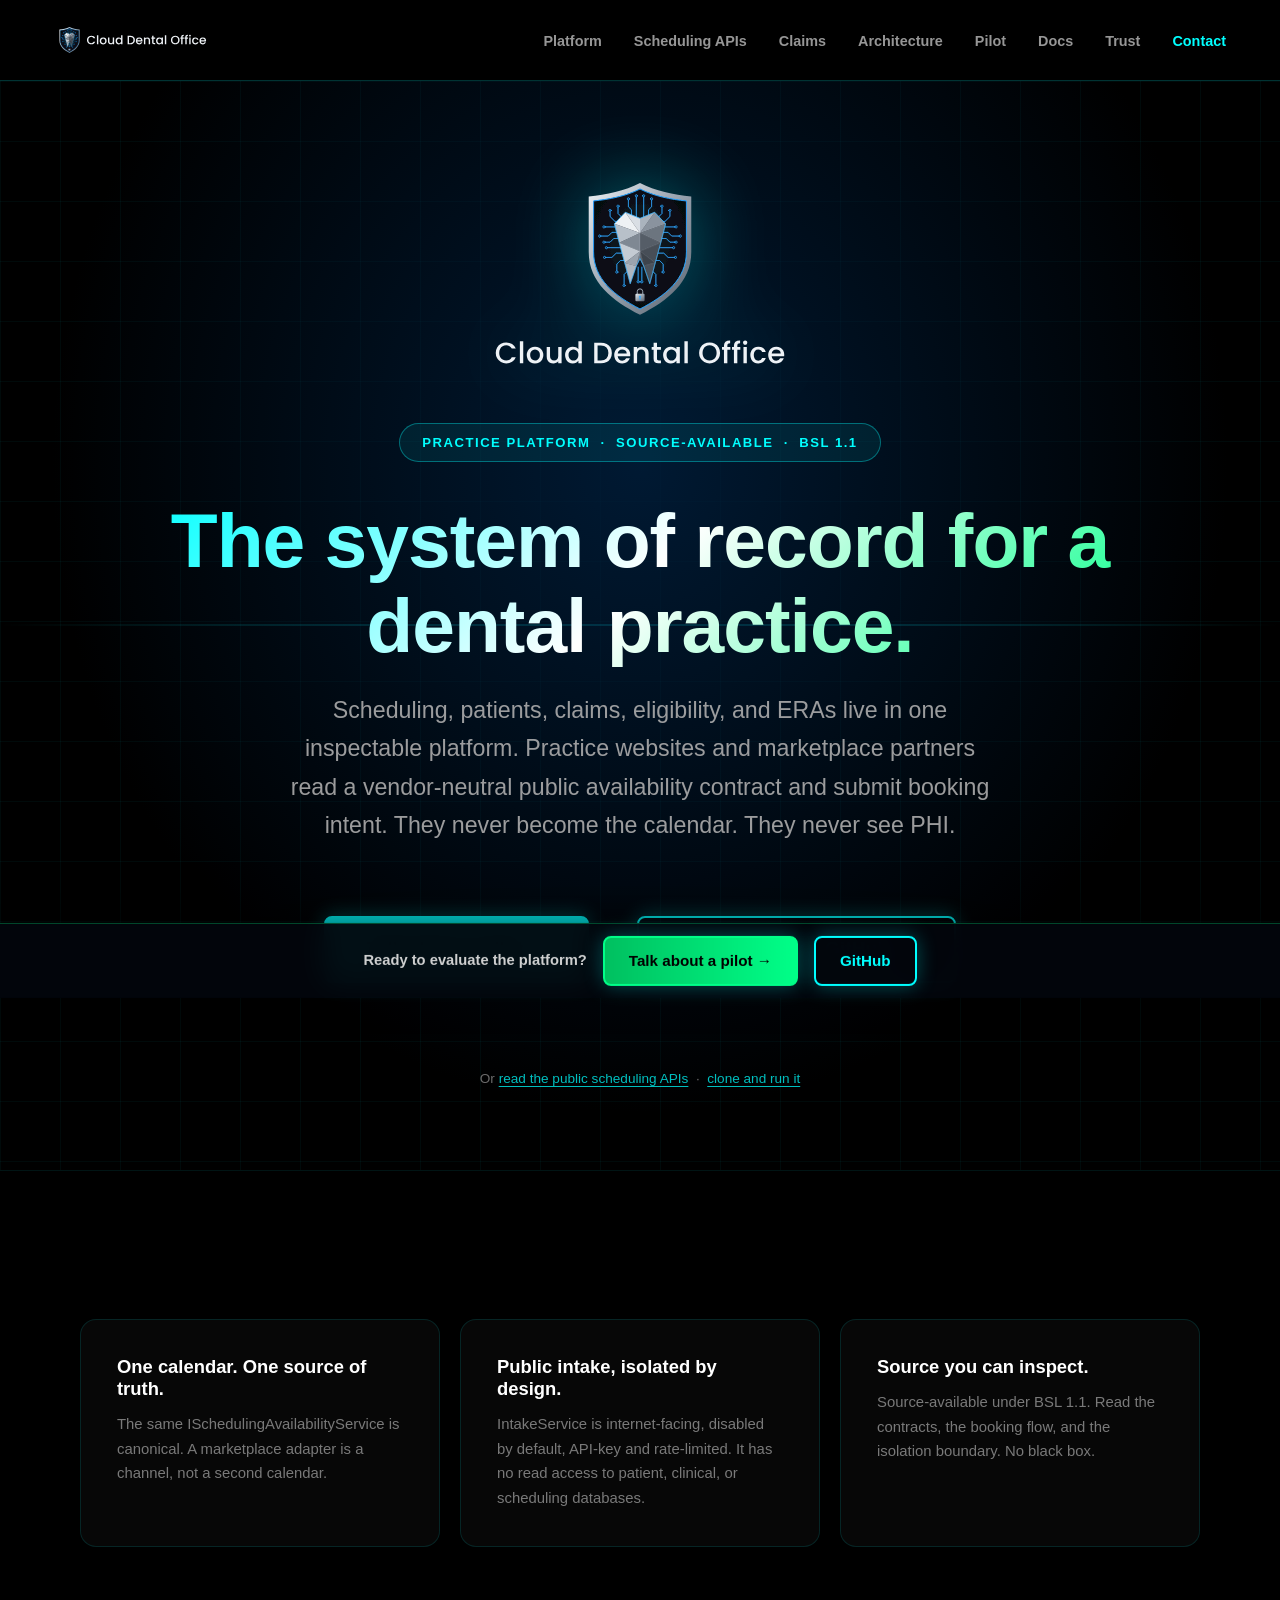
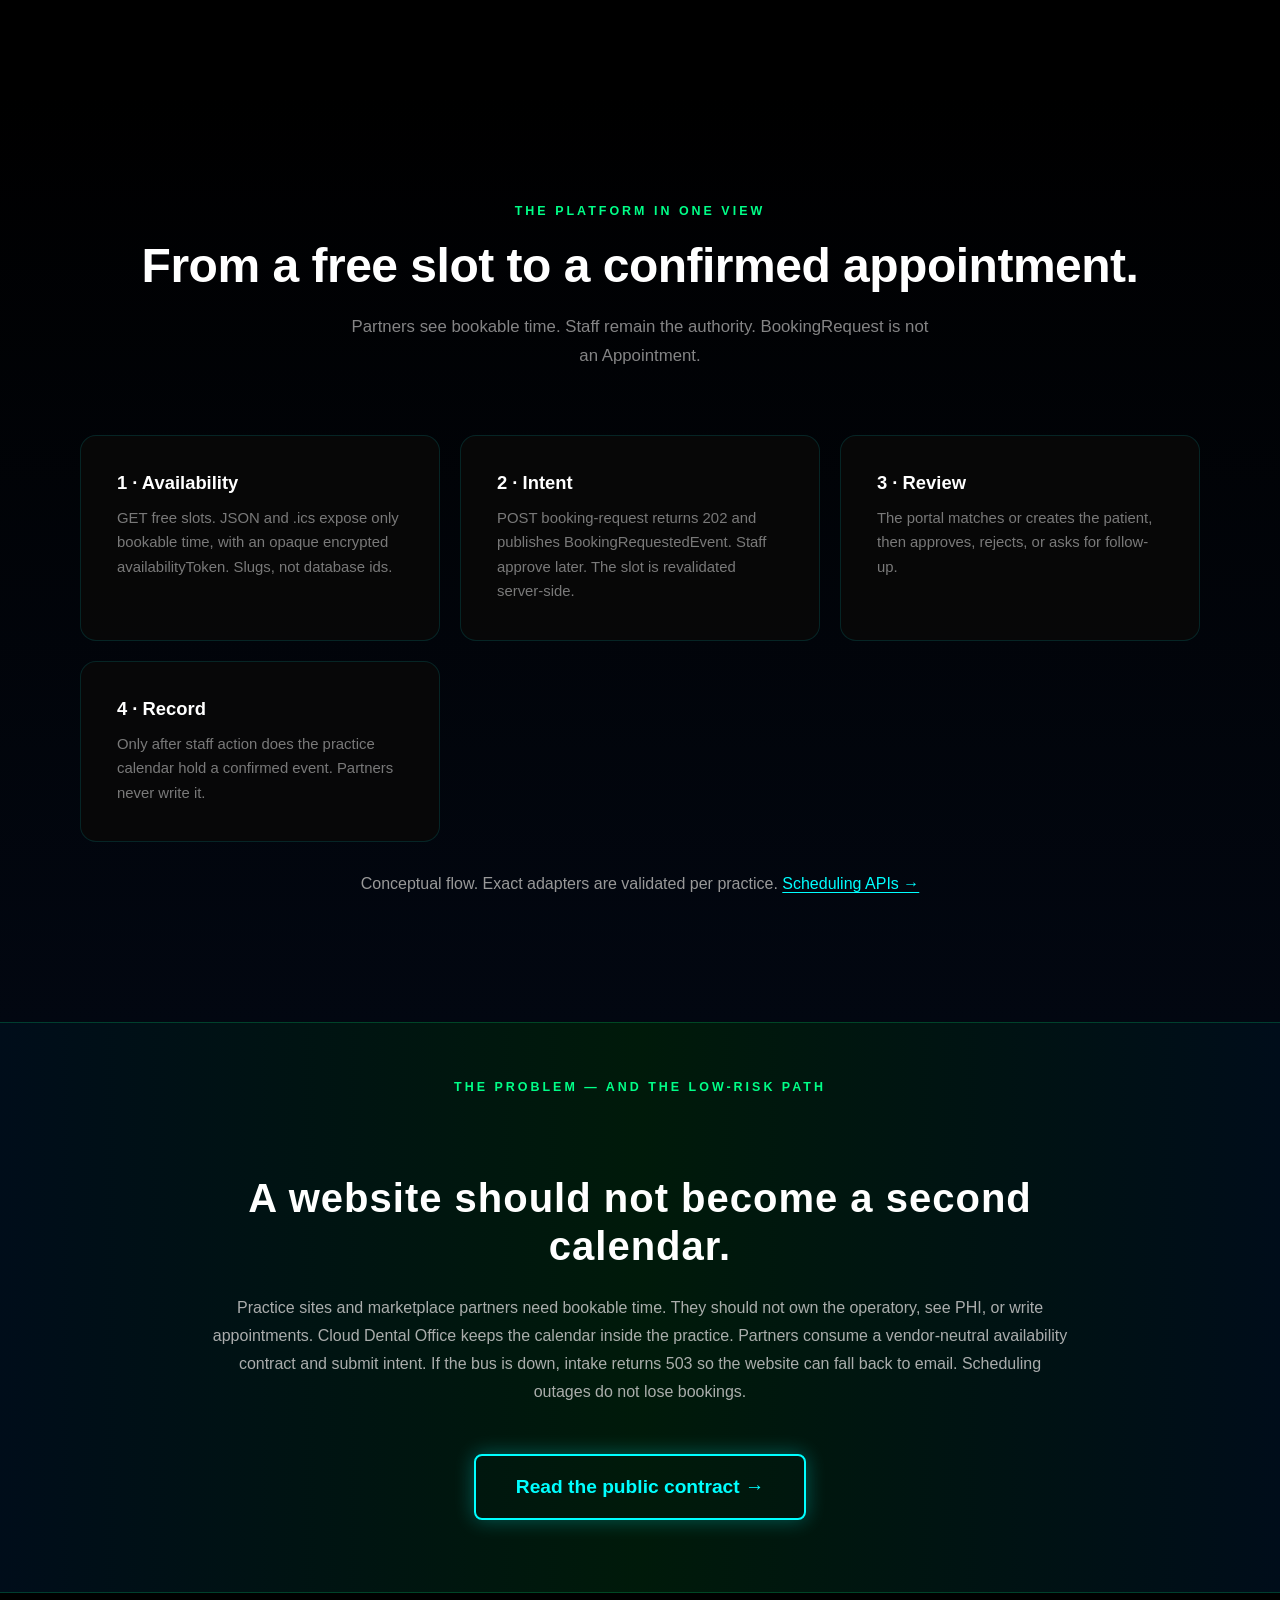
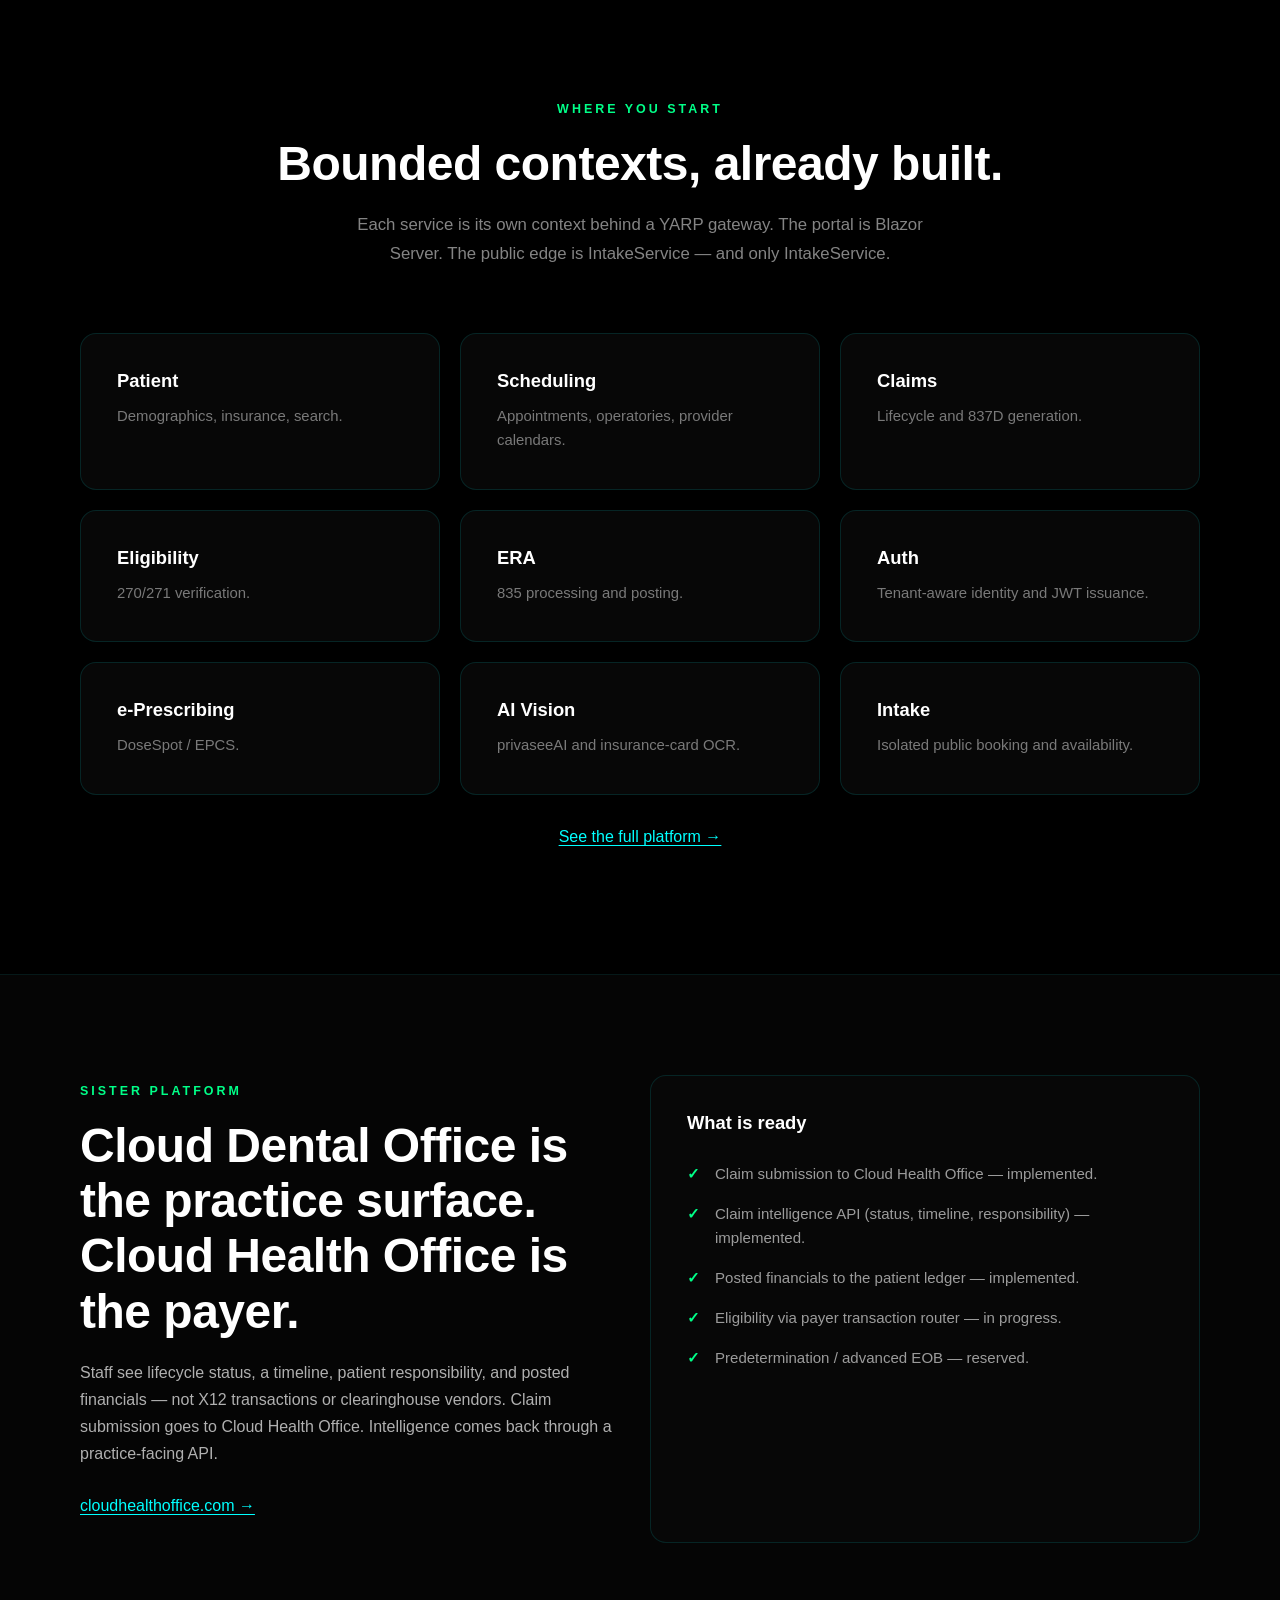
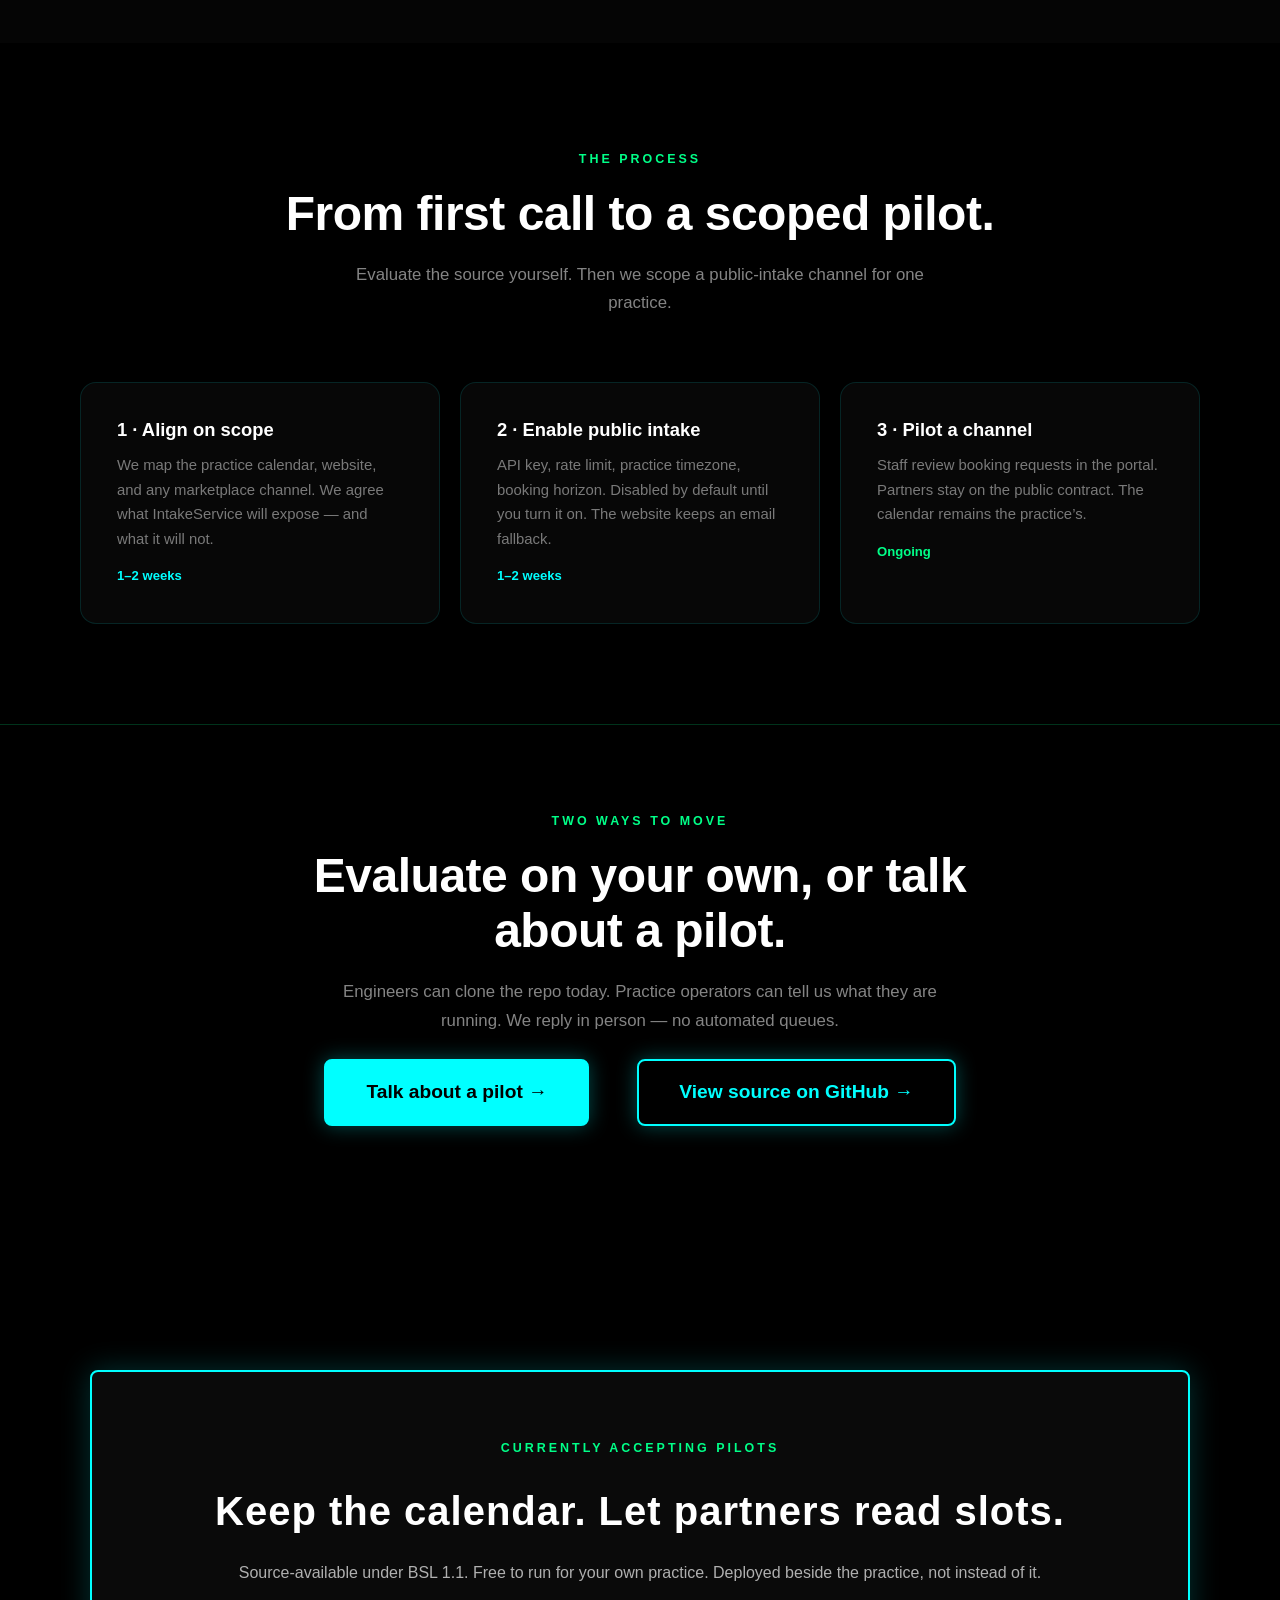
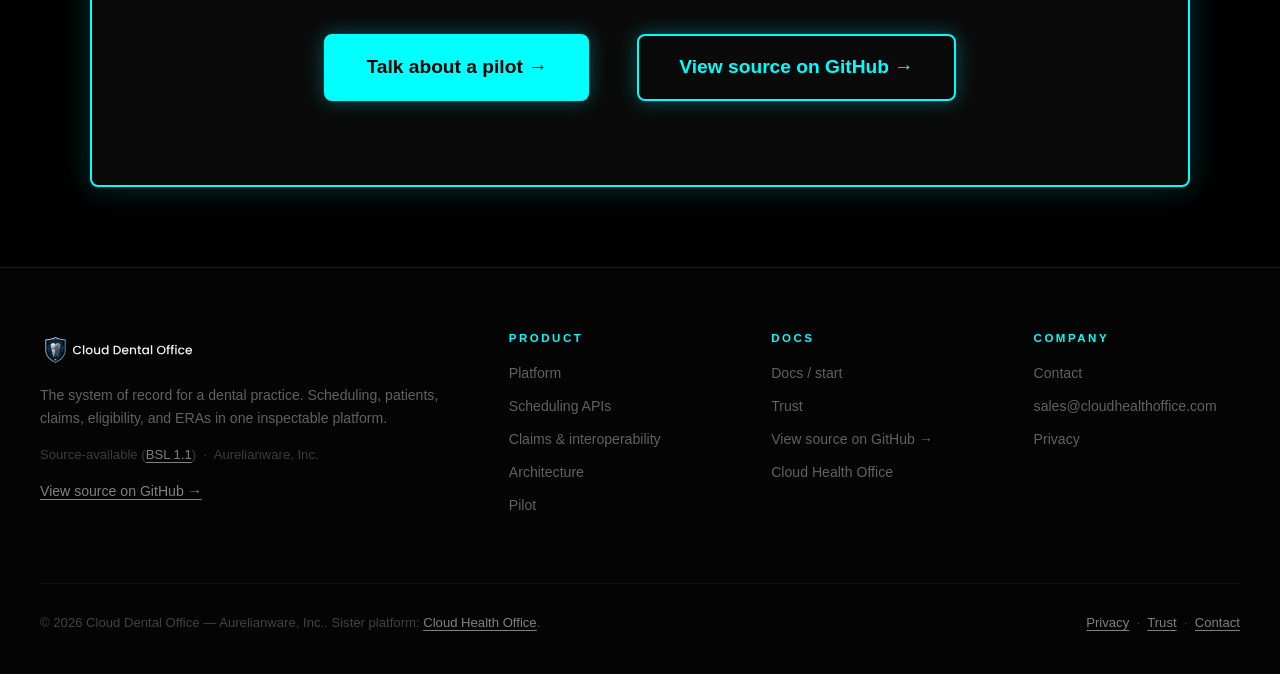
==== index.html @ 23742ad5 "Make clouddental.io the site address; retire clouddentaloffice.com clouddentaloffice.com has no DNS " ====
<!DOCTYPE html>
<html lang="en">
<head>
  <meta charset="UTF-8" />
  <meta name="viewport" content="width=device-width, initial-scale=1.0" />
  <title>Cloud Dental Office — The system of record for a dental practice</title>
  <meta name="description" content="Cloud Dental Office is the system of record for a dental practice. Scheduling, patients, claims, eligibility, and ERAs in one inspectable platform. Partners read availability. They never become the calendar." />
  <link rel="canonical" href="https://clouddental.io/" />
  <link rel="icon" href="/favicon.ico" sizes="48x48" />
  <link rel="icon" type="image/svg+xml" href="/favicon.svg" />
  <link rel="apple-touch-icon" href="/apple-touch-icon.png" />
  <link rel="manifest" href="/site.webmanifest" />
  <meta name="theme-color" content="#000000" />
  <meta name="color-scheme" content="dark" />
  <meta property="og:type" content="website" />
  <meta property="og:site_name" content="Cloud Dental Office" />
  <meta property="og:url" content="https://clouddental.io/" />
  <meta property="og:title" content="Cloud Dental Office — The system of record for a dental practice" />
  <meta property="og:description" content="Cloud Dental Office is the system of record for a dental practice. Scheduling, patients, claims, eligibility, and ERAs in one inspectable platform. Partners read availability. They never become the calendar." />
  <meta property="og:image" content="https://clouddental.io/graphics/og-image.png" />
  <meta property="og:image:width" content="1200" />
  <meta property="og:image:height" content="630" />
  <meta property="og:image:alt" content="Cloud Dental Office" />
  <meta name="twitter:card" content="summary_large_image" />
  <meta name="twitter:title" content="Cloud Dental Office — The system of record for a dental practice" />
  <meta name="twitter:description" content="Cloud Dental Office is the system of record for a dental practice. Scheduling, patients, claims, eligibility, and ERAs in one inspectable platform. Partners read availability. They never become the calendar." />
  <meta name="twitter:image" content="https://clouddental.io/graphics/og-image.png" />
  <meta name="twitter:image:alt" content="Cloud Dental Office" />
  <script type="application/ld+json">
  {
    "@context": "https://schema.org",
    "@type": "SoftwareApplication",
    "name": "Cloud Dental Office",
    "applicationCategory": "HealthApplication",
    "operatingSystem": "Cloud (Azure, Kubernetes)",
    "url": "https://clouddental.io",
    "license": "https://github.com/aurelianware/clouddentaloffice/blob/main/LICENSE",
    "description": "Source-available, cloud-native dental practice management. Scheduling, patients, claims, eligibility, and ERAs in one inspectable platform.",
    "author": { "@type": "Organization", "name": "Aurelianware, Inc.", "url": "https://clouddental.io" },
    "sameAs": ["https://github.com/aurelianware/clouddentaloffice"]
  }
  </script>
  <link rel="stylesheet" href="/css/sentinel.css?v=3457f54d" />
  <link rel="stylesheet" href="/css/conversion.css" />
  <script src="/js/mobile-nav.js"></script>
  
</head>
<body>
  <a href="#main-content" class="skip-to-main">Skip to main content</a>
  <nav>
    <div class="nav-inner">
      <a href="/" class="nav-logo">
        <picture>
          <source media="(max-width: 359px)" srcset="/graphics/brand/cdo-icon.svg" width="400" height="480" />
          <img src="/graphics/brand/cdo-logo-horizontal-dark-bg.svg" alt="Cloud Dental Office" class="nav-logo-img" width="1278" height="294" />
        </picture>
        <span class="nav-logo-tagline">Practice platform. System of record. Partners stay at the edge.</span>
      </a>
      <div class="nav-right">
        <button class="mobile-menu-toggle" aria-label="Toggle navigation menu" aria-expanded="false" id="mobileMenuToggle">&#9776;</button>
        <ul id="mainNav">
          <li><a href="/platform">Platform</a></li>
          <li><a href="/scheduling">Scheduling APIs</a></li>
          <li><a href="/claims">Claims</a></li>
          <li><a href="/architecture">Architecture</a></li>
          <li><a href="/pilot">Pilot</a></li>
          <li><a href="/docs">Docs</a></li>
          <li><a href="/trust">Trust</a></li>
          <li><a href="/contact" style="color:#00ffff; font-weight:bold;">Contact</a></li>
        </ul>
      </div>
    </div>
  </nav>
  <main id="main-content">

    <section class="hero-section" aria-label="Hero">
      <div class="hero-circuit-bg" aria-hidden="true"></div>
      <div class="hero-scan-line" aria-hidden="true"></div>
      <div class="hero-radial" aria-hidden="true"></div>
      <div class="hero-content">
        <img src="/graphics/brand/cdo-logo-stacked-dark-bg.svg" alt="Cloud Dental Office" class="hero-logo" width="1082" height="751" />
        <div class="hero-badge">Practice platform &nbsp;&middot;&nbsp; Source-available &nbsp;&middot;&nbsp; BSL 1.1</div>
        <h1 class="hero-headline">The system of record for a dental practice.</h1>
        <p class="hero-subheadline">
          Scheduling, patients, claims, eligibility, and ERAs live in one inspectable platform.
          Practice websites and marketplace partners read a vendor-neutral public availability
          contract and submit booking intent. They never become the calendar. They never see PHI.
        </p>
        <div class="hero-cta">
        <a href="/contact" class="button">Talk about a pilot &rarr;</a>
        <a href="https://github.com/aurelianware/clouddentaloffice" class="button button-secondary" target="_blank" rel="noopener noreferrer">View source on GitHub &rarr;</a>
      </div>
        <p style="margin:0; font-size:0.85rem; color:rgba(176,176,176,0.6);">
          Or <a href="/scheduling" style="color:rgba(0,255,255,0.75);">read the public scheduling APIs</a>
          &nbsp;&middot;&nbsp; <a href="/docs" style="color:rgba(0,255,255,0.75);">clone and run it</a>
        </p>
      </div>
    </section>

    <section aria-label="Why Cloud Dental Office" style="padding:48px 24px; background:#000; border-top:1px solid rgba(0,255,255,0.08);">
      <div class="section-wrapper">
        <div class="feature-grid">
          <div class="feature-card">
            <h3>One calendar. One source of truth.</h3>
            <p>The same ISchedulingAvailabilityService is canonical. A marketplace adapter is a channel, not a second calendar.</p>
          </div>
          <div class="feature-card">
            <h3>Public intake, isolated by design.</h3>
            <p>IntakeService is internet-facing, disabled by default, API-key and rate-limited. It has no read access to patient, clinical, or scheduling databases.</p>
          </div>
          <div class="feature-card">
            <h3>Source you can inspect.</h3>
            <p>Source-available under BSL 1.1. Read the contracts, the booking flow, and the isolation boundary. No black box.</p>
          </div>
        </div>
      </div>
    </section>

    <section aria-labelledby="flow-heading" style="background:linear-gradient(180deg,#000 0%,#020711 100%);">
      <div class="section-wrapper">
        <div class="section-header">
          <span class="section-eyebrow">The platform in one view</span>
          <h2 id="flow-heading" class="section-title">From a free slot to a confirmed appointment.</h2>
          <p class="section-subtitle">Partners see bookable time. Staff remain the authority. BookingRequest is not an Appointment.</p>
        </div>
        <div class="feature-grid">
          <div class="feature-card"><h3>1 · Availability</h3><p>GET free slots. JSON and .ics expose only bookable time, with an opaque encrypted availabilityToken. Slugs, not database ids.</p></div>
          <div class="feature-card"><h3>2 · Intent</h3><p>POST booking-request returns 202 and publishes BookingRequestedEvent. Staff approve later. The slot is revalidated server-side.</p></div>
          <div class="feature-card"><h3>3 · Review</h3><p>The portal matches or creates the patient, then approves, rejects, or asks for follow-up.</p></div>
          <div class="feature-card"><h3>4 · Record</h3><p>Only after staff action does the practice calendar hold a confirmed event. Partners never write it.</p></div>
        </div>
        <p style="text-align:center; margin-top:28px; color:#999;">Conceptual flow. Exact adapters are validated per practice. <a href="/scheduling">Scheduling APIs &rarr;</a></p>
      </div>
    </section>

    <section style="background:linear-gradient(90deg,#000d1a 0%,#001a0a 50%,#000d1a 100%); border-top:1px solid rgba(0,255,136,0.2); border-bottom:1px solid rgba(0,255,136,0.2); padding:48px 24px;">
      <div style="max-width:860px; margin:0 auto; text-align:center;">
        <span class="section-eyebrow">The problem — and the low-risk path</span>
        <h2 style="color:#fff; text-shadow:none;">A website should not become a second calendar.</h2>
        <p style="color:rgba(200,200,200,0.85); line-height:1.75;">
          Practice sites and marketplace partners need bookable time. They should not own the
          operatory, see PHI, or write appointments. Cloud Dental Office keeps the calendar inside
          the practice. Partners consume a vendor-neutral availability contract and submit intent.
          If the bus is down, intake returns 503 so the website can fall back to email. Scheduling
          outages do not lose bookings.
        </p>
        <a href="/scheduling" class="button button-secondary">Read the public contract &rarr;</a>
      </div>
    </section>

    <section>
      <div class="section-wrapper">
        <div class="section-header">
          <span class="section-eyebrow">Where you start</span>
          <h2 class="section-title">Bounded contexts, already built.</h2>
          <p class="section-subtitle">Each service is its own context behind a YARP gateway. The portal is Blazor Server. The public edge is IntakeService — and only IntakeService.</p>
        </div>
        <div class="feature-grid">
          <div class="feature-card"><h3>Patient</h3><p>Demographics, insurance, search.</p></div>
          <div class="feature-card"><h3>Scheduling</h3><p>Appointments, operatories, provider calendars.</p></div>
          <div class="feature-card"><h3>Claims</h3><p>Lifecycle and 837D generation.</p></div>
          <div class="feature-card"><h3>Eligibility</h3><p>270/271 verification.</p></div>
          <div class="feature-card"><h3>ERA</h3><p>835 processing and posting.</p></div>
          <div class="feature-card"><h3>Auth</h3><p>Tenant-aware identity and JWT issuance.</p></div>
          <div class="feature-card"><h3>e-Prescribing</h3><p>DoseSpot / EPCS.</p></div>
          <div class="feature-card"><h3>AI Vision</h3><p>privaseeAI and insurance-card OCR.</p></div>
          <div class="feature-card"><h3>Intake</h3><p>Isolated public booking and availability.</p></div>
        </div>
        <p style="text-align:center; margin-top:28px;"><a href="/platform">See the full platform &rarr;</a></p>
      </div>
    </section>

    <section style="background:#050505; border-top:1px solid rgba(0,255,255,0.08);">
      <div class="section-wrapper">
        <div class="feature-grid">
          <div>
            <span class="section-eyebrow">Sister platform</span>
            <h2 class="section-title" style="text-align:left;">Cloud Dental Office is the practice surface. Cloud Health Office is the payer.</h2>
            <p>Staff see lifecycle status, a timeline, patient responsibility, and posted financials — not X12 transactions or clearinghouse vendors. Claim submission goes to Cloud Health Office. Intelligence comes back through a practice-facing API.</p>
            <p><a href="https://cloudhealthoffice.com" target="_blank" rel="noopener noreferrer">cloudhealthoffice.com &rarr;</a></p>
          </div>
          <div class="feature-card">
            <h3>What is ready</h3>
            <ul class="benefit-list">
              <li>Claim submission to Cloud Health Office — implemented.</li>
              <li>Claim intelligence API (status, timeline, responsibility) — implemented.</li>
              <li>Posted financials to the patient ledger — implemented.</li>
              <li>Eligibility via payer transaction router — in progress.</li>
              <li>Predetermination / advanced EOB — reserved.</li>
            </ul>
          </div>
        </div>
      </div>
    </section>

    <section>
      <div class="section-wrapper">
        <div class="section-header">
          <span class="section-eyebrow">The process</span>
          <h2 class="section-title">From first call to a scoped pilot.</h2>
          <p class="section-subtitle">Evaluate the source yourself. Then we scope a public-intake channel for one practice.</p>
        </div>
        <div class="feature-grid">
          <div class="feature-card"><h3>1 · Align on scope</h3><p>We map the practice calendar, website, and any marketplace channel. We agree what IntakeService will expose — and what it will not.</p><p style="color:#00ffff; font-size:0.82rem; font-weight:600; margin-top:14px;">1–2 weeks</p></div>
          <div class="feature-card"><h3>2 · Enable public intake</h3><p>API key, rate limit, practice timezone, booking horizon. Disabled by default until you turn it on. The website keeps an email fallback.</p><p style="color:#00ffff; font-size:0.82rem; font-weight:600; margin-top:14px;">1–2 weeks</p></div>
          <div class="feature-card"><h3>3 · Pilot a channel</h3><p>Staff review booking requests in the portal. Partners stay on the public contract. The calendar remains the practice’s.</p><p style="color:#00ff88; font-size:0.82rem; font-weight:600; margin-top:14px;">Ongoing</p></div>
        </div>
      </div>
    </section>

    <section id="next-step" style="padding:80px 24px; background:#000; border-top:1px solid rgba(0,255,136,0.2);">
      <div style="max-width:760px; margin:0 auto; text-align:center;">
        <span class="section-eyebrow">Two ways to move</span>
        <h2 class="section-title">Evaluate on your own, or talk about a pilot.</h2>
        <p class="section-subtitle">Engineers can clone the repo today. Practice operators can tell us what they are running. We reply in person — no automated queues.</p>
        <div class="hero-cta">
        <a href="/contact" class="button">Talk about a pilot &rarr;</a>
        <a href="https://github.com/aurelianware/clouddentaloffice" class="button button-secondary" target="_blank" rel="noopener noreferrer">View source on GitHub &rarr;</a>
      </div>
      </div>
    </section>

    <section class="cta-section" style="margin:80px auto; max-width:1100px;">
      <span class="section-eyebrow">Currently accepting pilots</span>
      <h2 style="margin-top:12px; color:#fff; text-shadow:none;">Keep the calendar. <span>Let partners read slots.</span></h2>
      <p>Source-available under BSL 1.1. Free to run for your own practice. Deployed beside the practice, not instead of it.</p>
      <div class="hero-cta">
        <a href="/contact" class="button">Talk about a pilot &rarr;</a>
        <a href="https://github.com/aurelianware/clouddentaloffice" class="button button-secondary" target="_blank" rel="noopener noreferrer">View source on GitHub &rarr;</a>
      </div>
    </section>

  </main>
    <div id="stickyCta" class="sticky-cta" role="region" aria-label="Talk about a pilot">
    <p class="sticky-cta__text">Ready to evaluate the platform?</p>
    <a href="/contact" class="button sticky-cta__primary">Talk about a pilot &rarr;</a>
    <a href="https://github.com/aurelianware/clouddentaloffice" class="button sticky-cta__secondary" target="_blank" rel="noopener noreferrer">GitHub</a>
  </div>
    <footer class="site-footer">
    <div class="footer-inner">
      <div class="footer-grid">
        <div class="footer-brand">
          <h4><a href="/" class="footer-logo"><img src="/graphics/brand/cdo-logo-horizontal-dark-bg.svg" alt="Cloud Dental Office" width="1278" height="294" /></a></h4>
          <p>The system of record for a dental practice. Scheduling, patients, claims, eligibility, and ERAs in one inspectable platform.</p>
          <p style="font-size:0.82rem; color:rgba(128,128,128,0.45);">Source-available (<a href="/trust#license">BSL 1.1</a>) &nbsp;&middot;&nbsp; Aurelianware, Inc.</p>
          <p style="margin-top:14px;"><a href="https://github.com/aurelianware/clouddentaloffice" target="_blank" rel="noopener noreferrer">View source on GitHub &rarr;</a></p>
        </div>
        <div class="footer-col">
          <h5>Product</h5>
          <ul>
            <li><a href="/platform">Platform</a></li>
            <li><a href="/scheduling">Scheduling APIs</a></li>
            <li><a href="/claims">Claims & interoperability</a></li>
            <li><a href="/architecture">Architecture</a></li>
            <li><a href="/pilot">Pilot</a></li>
          </ul>
        </div>
        <div class="footer-col">
          <h5>Docs</h5>
          <ul>
            <li><a href="/docs">Docs / start</a></li>
            <li><a href="/trust">Trust</a></li>
            <li><a href="https://github.com/aurelianware/clouddentaloffice" target="_blank" rel="noopener noreferrer">View source on GitHub &rarr;</a></li>
            <li><a href="https://cloudhealthoffice.com" target="_blank" rel="noopener noreferrer">Cloud Health Office</a></li>
          </ul>
        </div>
        <div class="footer-col">
          <h5>Company</h5>
          <ul>
            <li><a href="/contact">Contact</a></li>
            <li><a href="mailto:sales@cloudhealthoffice.com">sales@cloudhealthoffice.com</a></li>
            <li><a href="/privacy">Privacy</a></li>
          </ul>
        </div>
      </div>
      <div class="footer-bottom">
        <p>&copy; 2026 Cloud Dental Office — Aurelianware, Inc.. Sister platform: <a href="https://cloudhealthoffice.com">Cloud Health Office</a>.</p>
        <p><a href="/privacy">Privacy</a> &nbsp;&middot;&nbsp; <a href="/trust">Trust</a> &nbsp;&middot;&nbsp; <a href="/contact">Contact</a></p>
      </div>
    </div>
  </footer>
  <script src="/js/site.js?v=c775ecc9"></script>
</body>
</html>
---- css/sentinel.css ----
/* Cloud Health Office - Sentinel Theme CSS */
/* Absolute black backgrounds, holographic circuit veins, neon cyan/green accents */

/* === ROOT VARIABLES === */
:root {
  /* Colors - Sentinel Brand Identity */
  --absolute-black: #000000;
  --dark-gray: #0a0a0a;
  --medium-gray: #808080;
  --light-gray: #b0b0b0;
  --neon-cyan: #00ffff;
  --neon-green: #00ff88;
  --cyan-glow: rgba(0, 255, 255, 0.8);
  --green-glow: rgba(0, 255, 136, 0.8);

  /* Typography */
  --font-family: 'Segoe UI', -apple-system, BlinkMacSystemFont, sans-serif;
  --font-weight-normal: 400;
  --font-weight-bold: 700;
  
  /* Spacing */
  --spacing-xs: 8px;
  --spacing-sm: 16px;
  --spacing-md: 24px;
  --spacing-lg: 40px;
  --spacing-xl: 60px;
  
  /* Border Radius */
  --radius-sm: 4px;
  --radius-md: 8px;
  --radius-lg: 12px;
  --radius-xl: 16px;
}

/* === BASE STYLES === */
* {
  margin: 0;
  padding: 0;
  box-sizing: border-box;
}

html {
  scroll-behavior: smooth;
}

body {
  margin: 0;
  background: var(--absolute-black);
  color: var(--light-gray);
  font-family: var(--font-family);
  font-size: 18px;
  line-height: 1.6;
  -webkit-font-smoothing: antialiased;
  -moz-osx-font-smoothing: grayscale;
}

/* === TYPOGRAPHY === */
h1, h2, h3, h4, h5, h6 {
  font-family: var(--font-family);
  font-weight: var(--font-weight-bold);
  color: var(--neon-cyan);
  text-shadow: 0 0 20px var(--cyan-glow);
  margin-bottom: var(--spacing-md);
  line-height: 1.2;
}

h1 {
  font-size: 3.5rem;
  letter-spacing: 2px;
  margin-bottom: var(--spacing-lg);
}

h2 {
  font-size: 2.5rem;
  letter-spacing: 1px;
  margin-top: var(--spacing-xl);
  margin-bottom: var(--spacing-md);
}

h3 {
  font-size: 1.75rem;
  margin-top: var(--spacing-lg);
  margin-bottom: var(--spacing-sm);
}

h4 {
  font-size: 1.5rem;
  margin-top: var(--spacing-md);
  margin-bottom: var(--spacing-sm);
}

h5 {
  font-size: 1.25rem;
  margin-top: var(--spacing-md);
  margin-bottom: var(--spacing-xs);
}

h6 {
  font-size: 1.1rem;
  margin-top: var(--spacing-sm);
  margin-bottom: var(--spacing-xs);
}

p {
  margin-bottom: var(--spacing-md);
  font-size: 1rem;
  line-height: 1.7;
}

a {
  color: var(--neon-cyan);
  text-decoration: none;
  transition: all 0.3s ease;
}

a:hover {
  color: var(--neon-green);
  text-shadow: 0 0 10px var(--cyan-glow);
}

a:focus {
  outline: 2px solid var(--neon-cyan);
  outline-offset: 4px;
}

/* === LAYOUT === */
.container {
  max-width: 1200px;
  margin: 0 auto;
  padding: var(--spacing-lg) var(--spacing-md);
}

.container-narrow {
  max-width: 800px;
  margin: 0 auto;
  padding: var(--spacing-lg) var(--spacing-md);
}

.section {
  padding: var(--spacing-xl) 0;
}

.text-center {
  text-align: center;
}

/* === HOLOGRAPHIC CIRCUIT VEINS === */
.circuit-veins {
  background-image: 
    linear-gradient(90deg, rgba(0, 255, 255, 0.03) 1px, transparent 1px),
    linear-gradient(rgba(0, 255, 255, 0.03) 1px, transparent 1px);
  background-size: 50px 50px;
}

/* === GLOW EFFECTS === */
.glow {
  color: var(--neon-cyan);
  text-shadow: 0 0 20px var(--cyan-glow);
}

.glow-green {
  color: var(--neon-green);
  text-shadow: 0 0 20px var(--green-glow);
}

.glow:hover,
.glow-green:hover {
  text-shadow: 0 0 30px var(--cyan-glow);
}

/* === BUTTONS === */
.button, .btn {
  display: inline-block;
  background: var(--neon-cyan);
  color: var(--absolute-black);
  padding: 16px 40px;
  font-size: 1.2rem;
  font-weight: var(--font-weight-bold);
  text-decoration: none;
  border-radius: var(--radius-md);
  margin: var(--spacing-md) var(--spacing-sm);
  border: 2px solid var(--neon-cyan);
  cursor: pointer;
  transition: all 0.3s ease;
  box-shadow: 0 0 20px rgba(0, 255, 255, 0.3);
}

.button:hover, .btn:hover {
  background: var(--absolute-black);
  color: var(--neon-cyan);
  box-shadow: 0 0 30px var(--cyan-glow);
  transform: translateY(-2px);
}

.button:focus, .btn:focus {
  outline: 3px solid var(--neon-cyan);
  outline-offset: 4px;
}

.button-secondary {
  background: transparent;
  color: var(--neon-cyan);
  border: 2px solid var(--neon-cyan);
}

.button-secondary:hover {
  background: var(--neon-cyan);
  color: var(--absolute-black);
}

.button-green {
  background: var(--neon-green);
  border-color: var(--neon-green);
  box-shadow: 0 0 20px rgba(0, 255, 136, 0.3);
}

.button-green:hover {
  background: var(--absolute-black);
  color: var(--neon-green);
  box-shadow: 0 0 30px var(--green-glow);
}

/* === CARDS === */
.card {
  background: var(--dark-gray);
  border: 1px solid var(--neon-cyan);
  border-radius: var(--radius-md);
  padding: var(--spacing-lg);
  margin-bottom: var(--spacing-lg);
  box-shadow: 0 0 20px rgba(0, 255, 255, 0.1);
  transition: all 0.3s ease;
}

.card:hover {
  border-color: var(--neon-green);
  box-shadow: 0 0 30px rgba(0, 255, 255, 0.2);
  transform: translateY(-4px);
}

.card h3 {
  margin-top: 0;
}

/* === HERO SECTION === */
.hero {
  background: var(--absolute-black);
  text-align: center;
  padding: var(--spacing-xl) 0;
  position: relative;
}

.hero::before {
  content: '';
  position: absolute;
  top: 0;
  left: 0;
  right: 0;
  bottom: 0;
  background-image: 
    linear-gradient(90deg, rgba(0, 255, 255, 0.03) 1px, transparent 1px),
    linear-gradient(rgba(0, 255, 255, 0.03) 1px, transparent 1px);
  background-size: 50px 50px;
  pointer-events: none;
}

.hero-content {
  position: relative;
  z-index: 1;
}

.hero img {
  max-width: 90%;
  height: auto;
  margin: var(--spacing-lg) 0;
}

.hero h1 {
  font-size: 4rem;
  margin: var(--spacing-md) 0;
}

.hero p {
  font-size: 1.5rem;
  opacity: 0.9;
}

.tagline {
  font-style: italic;
  color: var(--neon-green);
  font-size: 1.3rem;
  margin: var(--spacing-md) 0;
}

/* === NAVIGATION === */
nav {
  background: rgba(0, 0, 0, 0.92);
  backdrop-filter: blur(20px);
  -webkit-backdrop-filter: blur(20px);
  border-bottom: 1px solid rgba(0, 255, 255, 0.2);
  padding: 0;
  position: sticky;
  top: 0;
  z-index: 1000;
}

/* New: nav-inner layout for pages with logo */
.nav-inner {
  max-width: 1400px;
  margin: 0 auto;
  display: flex;
  align-items: center;
  justify-content: space-between;
  padding: 14px 40px;
}

.nav-logo {
  display: flex;
  align-items: center;
  gap: 14px;
  text-decoration: none;
  flex-shrink: 0;
}

/* Brand lockup (graphics/brand/cdo-logo-horizontal-dark-bg.svg, 1278x294).
   Height drives size; width follows the intrinsic aspect ratio. Below 360px the
   <picture> swaps in the shield alone (cdo-icon.svg). */
.nav-logo picture {
  display: block;
  line-height: 0;
}

.nav-logo-img {
  display: block;
  height: 44px;
  width: auto;
  border-radius: 0;
}

/* Category line beside the logo — locked message, shown on wide viewports. */
.nav-logo-tagline {
  font-size: 0.62rem;
  font-weight: 500;
  letter-spacing: 0.2px;
  line-height: 1.3;
  color: rgba(0, 255, 200, 0.7);
  max-width: 190px;
  padding-left: 14px;
  border-left: 1px solid rgba(0, 255, 255, 0.2);
}

@media (max-width: 1280px) {
  .nav-logo-tagline {
    display: none;
  }
}

.nav-right {
  display: flex;
  align-items: center;
  gap: 0;
}

nav ul {
  list-style: none;
  display: flex;
  justify-content: center;
  align-items: center;
  flex-wrap: wrap;
  gap: 4px;
  padding: 0;
  margin: 0;
}

nav li {
  margin: 0;
}

nav a {
  color: rgba(176, 176, 176, 0.85);
  font-weight: 600;
  font-size: 0.9rem;
  padding: 8px 14px;
  border-radius: var(--radius-sm);
  transition: all 0.3s ease;
}

nav a:hover {
  color: var(--neon-cyan);
  background: rgba(0, 255, 255, 0.08);
  text-shadow: 0 0 10px var(--cyan-glow);
}

nav a:focus {
  outline: 2px solid var(--neon-cyan);
  outline-offset: 2px;
}

/* Mobile Menu Toggle Button */
.mobile-menu-toggle {
  display: none;
  background: transparent;
  border: 1px solid rgba(0, 255, 255, 0.4);
  color: var(--neon-cyan);
  font-size: 1.3rem;
  padding: 6px 12px;
  cursor: pointer;
  border-radius: var(--radius-sm);
  transition: all 0.3s ease;
  margin: 0;
  width: fit-content;
}

.mobile-menu-toggle:hover {
  background: rgba(0, 255, 255, 0.1);
  border-color: var(--neon-cyan);
}

.mobile-menu-toggle:focus {
  outline: 2px solid var(--neon-cyan);
  outline-offset: 2px;
}

/* === FEATURES GRID === */
.features-grid {
  display: grid;
  grid-template-columns: repeat(auto-fit, minmax(300px, 1fr));
  gap: var(--spacing-lg);
  margin: var(--spacing-xl) 0;
}

.feature-item {
  background: var(--dark-gray);
  border: 1px solid var(--neon-cyan);
  border-radius: var(--radius-md);
  padding: var(--spacing-lg);
  text-align: center;
  transition: all 0.3s ease;
}

.feature-item:hover {
  border-color: var(--neon-green);
  box-shadow: 0 0 30px rgba(0, 255, 255, 0.2);
  transform: translateY(-4px);
}

.feature-item h3 {
  margin-top: var(--spacing-sm);
}

/* === FOOTER === */
footer {
  background: #050505;
  border-top: 1px solid rgba(0, 255, 255, 0.15);
  margin-top: var(--spacing-xl);
  padding: var(--spacing-lg) 0;
  text-align: center;
  font-size: 0.9rem;
  color: var(--medium-gray);
}

footer a {
  color: var(--medium-gray);
}

footer a:hover {
  color: var(--neon-cyan);
}

/* === LISTS === */
ul, ol {
  margin-left: var(--spacing-lg);
  margin-bottom: var(--spacing-md);
}

li {
  margin-bottom: var(--spacing-xs);
}

/* === BLOCKQUOTES === */
blockquote {
  border-left: 4px solid var(--neon-cyan);
  padding-left: var(--spacing-md);
  margin: var(--spacing-lg) 0;
  font-style: italic;
  color: var(--light-gray);
}

/* === CODE === */
code {
  background: var(--dark-gray);
  color: var(--neon-green);
  padding: 2px 6px;
  border-radius: var(--radius-sm);
  font-family: 'Courier New', monospace;
  font-size: 0.9em;
}

pre {
  background: var(--dark-gray);
  border: 1px solid var(--neon-cyan);
  border-radius: var(--radius-md);
  padding: var(--spacing-md);
  overflow-x: auto;
  margin: var(--spacing-md) 0;
}

pre code {
  background: none;
  padding: 0;
}

/* === TABLES === */
table {
  width: 100%;
  border-collapse: collapse;
  margin: var(--spacing-lg) 0;
  background: var(--dark-gray);
}

th, td {
  padding: var(--spacing-sm);
  text-align: left;
  border: 1px solid var(--neon-cyan);
}

th {
  background: rgba(0, 255, 255, 0.1);
  color: var(--neon-cyan);
  font-weight: var(--font-weight-bold);
}

tr:hover {
  background: rgba(0, 255, 255, 0.05);
}

/* === IMAGES === */
img {
  max-width: 100%;
  height: auto;
  border-radius: var(--radius-md);
}

figure {
  margin: var(--spacing-lg) 0;
  text-align: center;
}

figcaption {
  color: var(--medium-gray);
  font-size: 0.9rem;
  margin-top: var(--spacing-xs);
  font-style: italic;
}

/* === HORIZONTAL RULE === */
hr {
  border: none;
  border-top: 2px solid var(--neon-cyan);
  margin: var(--spacing-xl) 0;
  opacity: 0.3;
}

/* === ASSESSMENT SPECIFIC STYLES === */
.assessment-header {
  text-align: center;
  padding: var(--spacing-xl) 0;
  border-bottom: 2px solid var(--neon-cyan);
  margin-bottom: var(--spacing-xl);
}

.assessment-section {
  margin-bottom: var(--spacing-xl);
}

.comparison-table {
  background: var(--dark-gray);
  border: 2px solid var(--neon-cyan);
  border-radius: var(--radius-md);
  overflow: hidden;
  margin: var(--spacing-lg) 0;
}

.cta-section {
  background: var(--dark-gray);
  border: 2px solid var(--neon-cyan);
  border-radius: var(--radius-md);
  padding: var(--spacing-xl);
  text-align: center;
  margin: var(--spacing-xl) 0;
  box-shadow: 0 0 30px rgba(0, 255, 255, 0.2);
}

.cta-section h2 {
  margin-top: 0;
}

/* ===================================================
   REVAMP ADDITIONS — New Components & Animations
   =================================================== */

/* === KEYFRAME ANIMATIONS === */
@keyframes circuit-pulse {
  0%, 100% { opacity: 0.03; }
  50% { opacity: 0.07; }
}

@keyframes scan-line {
  0% { top: -4px; }
  100% { top: 110%; }
}

@keyframes float {
  0%, 100% { transform: translateY(0px); }
  50% { transform: translateY(-14px); }
}

@keyframes glow-pulse {
  0%, 100% { box-shadow: 0 0 20px rgba(0, 255, 255, 0.3); }
  50% { box-shadow: 0 0 50px rgba(0, 255, 255, 0.7); }
}

@keyframes ticker-scroll {
  0% { transform: translateX(0); }
  100% { transform: translateX(-50%); }
}

@keyframes fade-up {
  from { opacity: 0; transform: translateY(40px); }
  to { opacity: 1; transform: translateY(0); }
}

@keyframes border-glow {
  0%, 100% { border-color: rgba(0, 255, 255, 0.3); }
  50% { border-color: rgba(0, 255, 136, 0.6); }
}

/* === GRADIENT TEXT UTILITY === */
.gradient-text {
  background: linear-gradient(135deg, #00ffff 0%, #ffffff 50%, #00ff88 100%);
  -webkit-background-clip: text;
  -webkit-text-fill-color: transparent;
  background-clip: text;
}

/* === GLASS MORPHISM UTILITY === */
.glass {
  background: rgba(0, 0, 0, 0.75);
  backdrop-filter: blur(20px);
  -webkit-backdrop-filter: blur(20px);
  border: 1px solid rgba(0, 255, 255, 0.15);
  border-radius: var(--radius-xl);
}

/* === HERO SECTION (Full-Screen) === */
.hero-section {
  min-height: 100vh;
  display: flex;
  flex-direction: column;
  align-items: center;
  justify-content: center;
  position: relative;
  overflow: hidden;
  background: #000;
  padding: 80px 20px;
  text-align: center;
}

.hero-circuit-bg {
  position: absolute;
  inset: 0;
  background-image:
    linear-gradient(90deg, rgba(0, 255, 255, 0.04) 1px, transparent 1px),
    linear-gradient(rgba(0, 255, 255, 0.04) 1px, transparent 1px);
  background-size: 60px 60px;
  animation: circuit-pulse 5s ease-in-out infinite;
  pointer-events: none;
}

.hero-scan-line {
  position: absolute;
  left: 0;
  right: 0;
  height: 2px;
  background: linear-gradient(90deg, transparent, rgba(0, 255, 255, 0.35), transparent);
  animation: scan-line 9s linear infinite;
  pointer-events: none;
}

.hero-radial {
  position: absolute;
  inset: 0;
  background: radial-gradient(ellipse at 50% 35%, rgba(0, 30, 60, 0.85) 0%, transparent 65%);
  pointer-events: none;
}

.hero-content {
  position: relative;
  z-index: 10;
  max-width: 1000px;
  margin: 0 auto;
}

.hero-logo {
  width: 320px;
  height: auto;
  margin: 0 auto 40px auto;
  display: block;
  animation: float 7s ease-in-out infinite;
  filter: drop-shadow(0 0 40px rgba(0, 255, 255, 0.35));
  border-radius: 0;
}

.hero-badge {
  display: inline-block;
  background: rgba(0, 255, 255, 0.08);
  border: 1px solid rgba(0, 255, 255, 0.35);
  color: var(--neon-cyan);
  padding: 8px 22px;
  border-radius: 100px;
  font-size: 0.82rem;
  font-weight: 700;
  letter-spacing: 1.5px;
  text-transform: uppercase;
  margin-bottom: 36px;
  opacity: 0;
  animation: fade-up 0.9s ease forwards;
  animation-delay: 0.15s;
}

.hero-headline {
  font-size: clamp(2.4rem, 6vw, 5rem);
  font-weight: 900;
  line-height: 1.1;
  letter-spacing: -1px;
  margin-bottom: 24px;
  background: linear-gradient(135deg, #00ffff 0%, #ffffff 50%, #00ff88 100%);
  -webkit-background-clip: text;
  -webkit-text-fill-color: transparent;
  background-clip: text;
  text-shadow: none;
  opacity: 0;
  animation: fade-up 0.9s ease forwards;
  animation-delay: 0.3s;
}

.hero-subheadline {
  font-size: clamp(1.05rem, 2.5vw, 1.45rem);
  color: rgba(176, 176, 176, 0.88);
  max-width: 700px;
  margin: 0 auto 48px auto;
  line-height: 1.65;
  opacity: 0;
  animation: fade-up 0.9s ease forwards;
  animation-delay: 0.45s;
}

.hero-cta {
  display: flex;
  gap: 16px;
  justify-content: center;
  flex-wrap: wrap;
  margin-bottom: 60px;
  opacity: 0;
  animation: fade-up 0.9s ease forwards;
  animation-delay: 0.6s;
}

.hero-scroll-hint {
  position: absolute;
  bottom: 28px;
  left: 50%;
  transform: translateX(-50%);
  color: rgba(0, 255, 255, 0.4);
  font-size: 0.72rem;
  letter-spacing: 3px;
  text-transform: uppercase;
  animation: float 2.5s ease-in-out infinite;
}

/* === TICKER / MARQUEE === */
.ticker-section {
  background: rgba(0, 15, 15, 0.98);
  border-top: 1px solid rgba(0, 255, 255, 0.15);
  border-bottom: 1px solid rgba(0, 255, 255, 0.15);
  overflow: hidden;
  padding: 13px 0;
  white-space: nowrap;
}

.ticker-track {
  display: inline-flex;
  gap: 56px;
  animation: ticker-scroll 35s linear infinite;
}

.ticker-item {
  display: inline-flex;
  align-items: center;
  gap: 14px;
  color: rgba(0, 255, 255, 0.75);
  font-size: 0.85rem;
  font-weight: 600;
  letter-spacing: 0.5px;
}

.ticker-dot {
  color: rgba(0, 255, 136, 0.55);
  font-size: 0.6rem;
}

/* === STATS SECTION === */
.stats-section {
  padding: 80px 20px;
  background: linear-gradient(180deg, #000 0%, #000d1a 50%, #000 100%);
}

.stats-inner {
  max-width: 1100px;
  margin: 0 auto;
  display: grid;
  grid-template-columns: repeat(4, 1fr);
  gap: 20px;
  text-align: center;
}

.stat-item {
  padding: 40px 20px;
  border: 1px solid rgba(0, 255, 255, 0.08);
  border-radius: var(--radius-xl);
  background: rgba(0, 10, 10, 0.6);
  transition: all 0.4s ease;
}

.stat-item:hover {
  border-color: rgba(0, 255, 255, 0.25);
  transform: translateY(-4px);
}

.stat-number {
  font-size: clamp(2.2rem, 4vw, 3.5rem);
  font-weight: 900;
  background: linear-gradient(135deg, #00ffff, #00ff88);
  -webkit-background-clip: text;
  -webkit-text-fill-color: transparent;
  background-clip: text;
  text-shadow: none;
  display: block;
  line-height: 1;
  margin-bottom: 12px;
}

.stat-label {
  font-size: 0.8rem;
  color: rgba(176, 176, 176, 0.6);
  text-transform: uppercase;
  letter-spacing: 1.5px;
  line-height: 1.4;
}

/* === SECTION WRAPPER === */
.section-wrapper {
  max-width: 1200px;
  margin: 0 auto;
  padding: 100px 40px;
}

.section-header {
  text-align: center;
  margin-bottom: 64px;
}

.section-eyebrow {
  display: inline-block;
  color: var(--neon-green);
  font-size: 0.78rem;
  font-weight: 700;
  text-transform: uppercase;
  letter-spacing: 3px;
  margin-bottom: 16px;
}

.section-title {
  font-size: clamp(2rem, 4vw, 3rem);
  font-weight: 900;
  color: #fff;
  text-shadow: none;
  margin: 0 0 20px 0;
  letter-spacing: -0.5px;
  line-height: 1.15;
}

.section-title span {
  color: var(--neon-cyan);
  text-shadow: 0 0 30px rgba(0, 255, 255, 0.4);
}

.section-subtitle {
  font-size: 1.05rem;
  color: rgba(176, 176, 176, 0.75);
  max-width: 600px;
  margin: 0 auto;
  line-height: 1.7;
}

/* === FEATURE GRID (Revamp) === */
.feature-grid {
  display: grid;
  grid-template-columns: repeat(auto-fit, minmax(320px, 1fr));
  gap: 20px;
}

.feature-card {
  background: rgba(8, 8, 8, 0.9);
  border: 1px solid rgba(0, 255, 255, 0.12);
  border-radius: var(--radius-xl);
  padding: 36px;
  transition: all 0.4s ease;
  position: relative;
  overflow: hidden;
}

.feature-card::before {
  content: '';
  position: absolute;
  top: 0;
  left: 0;
  right: 0;
  height: 1px;
  background: linear-gradient(90deg, transparent, rgba(0, 255, 255, 0.5), transparent);
  opacity: 0;
  transition: opacity 0.4s ease;
}

.feature-card:hover::before {
  opacity: 1;
}

.feature-card:hover {
  border-color: rgba(0, 255, 255, 0.35);
  transform: translateY(-6px);
  box-shadow: 0 24px 60px rgba(0, 255, 255, 0.08);
}

.feature-icon {
  width: 52px;
  height: 52px;
  background: rgba(0, 255, 255, 0.08);
  border: 1px solid rgba(0, 255, 255, 0.25);
  border-radius: 13px;
  display: flex;
  align-items: center;
  justify-content: center;
  font-size: 1.5rem;
  margin-bottom: 20px;
}

.feature-card h3 {
  font-size: 1.15rem;
  color: #fff;
  text-shadow: none;
  margin: 0 0 12px 0;
}

.feature-card p {
  font-size: 0.93rem;
  color: rgba(176, 176, 176, 0.68);
  line-height: 1.65;
  margin: 0;
}

/* === COMPLIANCE SECTION === */
.compliance-section {
  background: linear-gradient(135deg, rgba(0, 20, 10, 1) 0%, rgba(0, 10, 0, 1) 100%);
  border-top: 1px solid rgba(0, 255, 136, 0.25);
  border-bottom: 1px solid rgba(0, 255, 136, 0.25);
}

.compliance-badges {
  display: flex;
  flex-wrap: wrap;
  gap: 10px;
  justify-content: center;
  margin: 32px 0;
}

.compliance-badge-item {
  background: rgba(0, 255, 136, 0.08);
  border: 1px solid rgba(0, 255, 136, 0.35);
  color: var(--neon-green);
  padding: 10px 20px;
  border-radius: 100px;
  font-size: 0.88rem;
  font-weight: 600;
  transition: all 0.3s ease;
}

.compliance-badge-item:hover {
  background: rgba(0, 255, 136, 0.18);
  box-shadow: 0 0 20px rgba(0, 255, 136, 0.25);
}

/* === CASE STUDY CARDS === */
.cases-grid {
  display: grid;
  grid-template-columns: repeat(auto-fit, minmax(300px, 1fr));
  gap: 20px;
}

.case-card {
  background: rgba(8, 8, 8, 0.9);
  border: 1px solid rgba(0, 255, 255, 0.12);
  border-radius: var(--radius-xl);
  padding: 36px;
  transition: all 0.4s ease;
}

.case-card:hover {
  border-color: rgba(0, 255, 255, 0.35);
  transform: translateY(-6px);
  box-shadow: 0 24px 60px rgba(0, 255, 255, 0.08);
}

.case-card-tag {
  display: inline-block;
  background: rgba(0, 255, 255, 0.08);
  border: 1px solid rgba(0, 255, 255, 0.25);
  color: var(--neon-cyan);
  padding: 4px 14px;
  border-radius: 100px;
  font-size: 0.75rem;
  font-weight: 700;
  text-transform: uppercase;
  letter-spacing: 1px;
  margin-bottom: 20px;
}

.case-card h3 {
  font-size: 1.2rem;
  color: #fff;
  text-shadow: none;
  margin: 0 0 12px 0;
}

.case-card p {
  font-size: 0.93rem;
  color: rgba(176, 176, 176, 0.68);
  line-height: 1.65;
  margin: 0 0 24px 0;
}

.case-metric {
  font-size: 2rem;
  font-weight: 900;
  color: var(--neon-green);
  text-shadow: 0 0 20px rgba(0, 255, 136, 0.45);
  line-height: 1;
}

.case-metric-label {
  font-size: 0.8rem;
  color: rgba(176, 176, 176, 0.55);
  margin-top: 6px;
  letter-spacing: 0.3px;
}

/* === DEPLOY GRID === */
.deploy-grid {
  display: grid;
  grid-template-columns: 1fr 1fr;
  gap: 20px;
}

.deploy-card {
  background: rgba(8, 8, 8, 0.9);
  border: 1px solid rgba(0, 255, 255, 0.15);
  border-radius: var(--radius-xl);
  padding: 44px;
  transition: all 0.4s ease;
}

.deploy-card:hover {
  border-color: rgba(0, 255, 255, 0.4);
  box-shadow: 0 24px 60px rgba(0, 255, 255, 0.08);
}

.deploy-icon {
  font-size: 2.4rem;
  margin-bottom: 20px;
  display: block;
}

.deploy-card h3 {
  font-size: 1.4rem;
  color: var(--neon-cyan);
  text-shadow: 0 0 20px rgba(0, 255, 255, 0.4);
  margin: 0 0 12px 0;
}

/* === CTA SECTION (Full-width hero) === */
.cta-full-section {
  background: linear-gradient(135deg, #000d1a 0%, #000 50%, #000d0d 100%);
  border-top: 1px solid rgba(0, 255, 255, 0.15);
  border-bottom: 1px solid rgba(0, 255, 255, 0.15);
  padding: 120px 20px;
  text-align: center;
  position: relative;
  overflow: hidden;
}

.cta-full-section::before {
  content: '';
  position: absolute;
  inset: 0;
  background-image:
    linear-gradient(90deg, rgba(0, 255, 255, 0.02) 1px, transparent 1px),
    linear-gradient(rgba(0, 255, 255, 0.02) 1px, transparent 1px);
  background-size: 44px 44px;
  pointer-events: none;
}

.cta-headline {
  font-size: clamp(2.2rem, 5vw, 3.8rem);
  font-weight: 900;
  color: #fff;
  text-shadow: none;
  margin: 0 0 20px 0;
  letter-spacing: -1px;
  line-height: 1.15;
  position: relative;
}

.cta-headline span {
  color: var(--neon-cyan);
  text-shadow: 0 0 40px rgba(0, 255, 255, 0.5);
}

/* === BENEFIT LIST (updated) === */
.benefit-list {
  list-style: none;
  padding: 0;
  margin: 20px 0;
}

.benefit-list li {
  padding: 8px 0 8px 28px;
  position: relative;
  font-size: 0.94rem;
  color: rgba(176, 176, 176, 0.88);
  margin-bottom: 0;
}

.benefit-list li::before {
  content: '✓';
  position: absolute;
  left: 0;
  color: var(--neon-green);
  font-weight: bold;
}

/* === SITE FOOTER (Revamp) === */
footer.site-footer {
  background: #040404;
  border-top: 1px solid rgba(0, 255, 255, 0.12);
  margin-top: 0;
  padding: 64px 40px 40px;
  text-align: left;
}

.footer-inner {
  max-width: 1200px;
  margin: 0 auto;
}

.footer-grid {
  display: grid;
  grid-template-columns: 2fr 1fr 1fr 1fr;
  gap: 56px;
  margin-bottom: 56px;
}

.footer-brand h4 {
  font-size: 1rem;
  color: #fff;
  text-shadow: none;
  margin: 0 0 12px 0;
  letter-spacing: 0.5px;
}

.footer-logo {
  display: inline-block;
  line-height: 0;
}

.footer-logo img {
  display: block;
  height: 36px;
  width: auto;
}

.footer-brand p {
  font-size: 0.88rem;
  color: rgba(128, 128, 128, 0.75);
  line-height: 1.65;
  margin-bottom: 14px;
}

.footer-col h5 {
  font-size: 0.72rem;
  color: var(--neon-cyan);
  text-transform: uppercase;
  letter-spacing: 2.5px;
  margin: 0 0 16px 0;
  text-shadow: none;
}

.footer-col ul {
  list-style: none;
  padding: 0;
  margin: 0;
}

.footer-col li {
  margin-bottom: 10px;
}

.footer-col a {
  color: rgba(128, 128, 128, 0.75);
  font-size: 0.88rem;
  text-decoration: none;
  transition: color 0.3s ease;
}

.footer-col a:hover {
  color: var(--neon-cyan);
}

.footer-bottom {
  border-top: 1px solid rgba(255, 255, 255, 0.05);
  padding-top: 28px;
  display: flex;
  justify-content: space-between;
  align-items: center;
  flex-wrap: wrap;
  gap: 12px;
}

.footer-bottom p {
  font-size: 0.82rem;
  color: rgba(128, 128, 128, 0.5);
  margin: 0;
}

/* === RESPONSIVE DESIGN === */
@media (max-width: 1024px) {
  .stats-inner {
    grid-template-columns: repeat(2, 1fr);
  }

  .footer-grid {
    grid-template-columns: 1fr 1fr;
    gap: 40px;
  }

  .deploy-grid {
    grid-template-columns: 1fr;
  }
}

@media (max-width: 768px) {
  h1 {
    font-size: 2.5rem;
  }

  h2 {
    font-size: 2rem;
  }

  h3 {
    font-size: 1.5rem;
  }

  .hero h1 {
    font-size: 2.5rem;
  }

  .hero p {
    font-size: 1.2rem;
  }

  .button, .btn {
    padding: 12px 28px;
    font-size: 1rem;
    margin: var(--spacing-sm) 0;
  }

  .features-grid {
    grid-template-columns: 1fr;
  }

  /* Mobile Navigation */
  .mobile-menu-toggle {
    display: block;
  }

  nav {
    position: sticky;
    top: 0;
  }

  .nav-inner {
    padding: 14px 20px;
    flex-wrap: wrap;
    position: relative;
  }

  .nav-right {
    width: 100%;
  }

  .mobile-menu-toggle {
    position: absolute;
    top: 12px;
    right: 20px;
  }

  nav ul {
    display: none;
    flex-direction: column;
    gap: 0;
    background: rgba(0, 0, 0, 0.97);
    border: 1px solid rgba(0, 255, 255, 0.2);
    border-radius: var(--radius-md);
    padding: 0;
    width: 100%;
    max-height: 70vh;
    overflow-y: auto;
    z-index: 100;
    position: absolute;
    top: 52px;
    left: 0;
    right: 0;
  }

  nav ul.mobile-menu-open {
    display: flex;
    animation: slideDown 0.25s ease-out;
  }

  @keyframes slideDown {
    from { opacity: 0; transform: translateY(-10px); }
    to { opacity: 1; transform: translateY(0); }
  }

  nav li {
    width: 100%;
    text-align: left;
    border-bottom: 1px solid rgba(0, 255, 255, 0.08);
  }

  nav li:last-child {
    border-bottom: none;
  }

  nav a {
    display: block;
    padding: 14px 20px;
    width: 100%;
    font-size: 0.95rem;
    transition: all 0.2s ease;
  }

  nav a:hover {
    background: rgba(0, 255, 255, 0.07);
  }

  .container, .container-narrow {
    padding: var(--spacing-md) var(--spacing-sm);
  }

  .section-wrapper {
    padding: 64px 20px;
  }

  .hero-section {
    padding: 60px 20px;
  }

  .hero-logo {
    width: 240px;
  }

  .stats-section {
    padding: 60px 20px;
  }

  .stats-inner {
    grid-template-columns: 1fr 1fr;
    gap: 12px;
  }

  .stat-item {
    padding: 28px 16px;
  }

  .footer-grid {
    grid-template-columns: 1fr;
    gap: 32px;
  }

  .footer-bottom {
    flex-direction: column;
    text-align: center;
  }

  footer.site-footer {
    padding: 48px 20px 32px;
  }
}

@media (max-width: 480px) {
  body {
    font-size: 16px;
  }

  h1 {
    font-size: 2rem;
  }

  h2 {
    font-size: 1.5rem;
  }

  .hero h1 {
    font-size: 2rem;
  }

  .stats-inner {
    grid-template-columns: 1fr 1fr;
  }
}

/* === ACCESSIBILITY === */
@media (prefers-reduced-motion: reduce) {
  *,
  *::before,
  *::after {
    animation-duration: 0.01ms !important;
    animation-iteration-count: 1 !important;
    transition-duration: 0.01ms !important;
    scroll-behavior: auto !important;
  }

  .hero-badge,
  .hero-headline,
  .hero-subheadline,
  .hero-cta {
    opacity: 1 !important;
  }
}

/* Focus visible for keyboard navigation */
:focus-visible {
  outline: 3px solid var(--neon-cyan);
  outline-offset: 3px;
}

/* Skip to main content link */
.skip-to-main {
  position: absolute;
  left: -9999px;
  z-index: 999;
  padding: var(--spacing-sm);
  background: var(--neon-cyan);
  color: var(--absolute-black);
  font-weight: var(--font-weight-bold);
}

.skip-to-main:focus {
  left: 50%;
  transform: translateX(-50%);
  top: var(--spacing-sm);
}

/* === FEATURED ARTICLE CARD === */
.featured-article-link {
  display: block;
  text-decoration: none;
  color: inherit;
}

.featured-article-card {
  background: #0a0a0a;
  border: 2px solid #00ff88;
  border-radius: 12px;
  padding: 36px 40px;
  transition: all 0.3s ease;
}

.featured-article-card:hover {
  box-shadow: 0 0 30px rgba(0, 255, 136, 0.3);
  transform: translateY(-2px);
}

.featured-article-meta {
  display: flex;
  align-items: center;
  gap: 12px;
  margin-bottom: 16px;
}

.featured-article-badge {
  background: #00ff88;
  color: #000;
  font-size: 0.75rem;
  font-weight: 700;
  padding: 4px 10px;
  border-radius: 20px;
  text-transform: uppercase;
  letter-spacing: 0.05em;
}

.featured-article-tags {
  color: #888;
  font-size: 0.9rem;
}

.featured-article-title {
  color: #00ff88;
  font-size: 1.6rem;
  margin: 0 0 16px;
  line-height: 1.3;
}

.featured-article-excerpt {
  color: #ccc;
  font-size: 1.05rem;
  margin: 0 0 20px;
  line-height: 1.6;
}

.featured-article-cta {
  color: #00ff88;
  font-weight: 600;
  font-size: 1rem;
}

/* === PRINT STYLES === */
@media print {
  body {
    background: white;
    color: black;
  }

  .button, .btn, nav, footer {
    display: none;
  }

  a {
    color: black;
    text-decoration: underline;
  }
}
---- css/conversion.css ----
/* Cloud Health Office — Shared conversion components (Sentinel theme)
   Reused across the homepage and platform pages. Design tokens come from
   sentinel.css (--neon-cyan, --neon-green, --radius-*). */

/* === CLEAN LINE ICONS (replaces emoji feature icons) === */
.feature-icon {
  color: var(--neon-cyan);
}

.feature-icon svg {
  width: 26px;
  height: 26px;
  stroke: currentColor;
  fill: none;
  stroke-width: 1.6;
  stroke-linecap: round;
  stroke-linejoin: round;
}

/* === PROOF METRICS (larger, scannable) === */
.stats-inner--proof .stat-number {
  font-size: clamp(2.8rem, 6.5vw, 4.6rem);
}

/* === TRUST SIGNALS STRIP === */
.trust-strip {
  border-top: 1px solid rgba(0, 255, 136, 0.18);
  border-bottom: 1px solid rgba(0, 255, 136, 0.18);
  background: linear-gradient(90deg, #00110a 0%, #00060f 50%, #00110a 100%);
  padding: 34px 24px;
}

.trust-strip__inner {
  max-width: 1160px;
  margin: 0 auto;
  display: grid;
  grid-template-columns: repeat(4, 1fr);
  gap: 20px;
}

.trust-item {
  display: flex;
  align-items: flex-start;
  gap: 14px;
}

.trust-item svg {
  width: 26px;
  height: 26px;
  flex-shrink: 0;
  stroke: var(--neon-green);
  fill: none;
  stroke-width: 1.5;
  stroke-linecap: round;
  stroke-linejoin: round;
  margin-top: 2px;
}

.trust-item strong {
  display: block;
  color: #fff;
  font-size: 0.95rem;
  margin-bottom: 3px;
}

.trust-item span {
  color: rgba(176, 176, 176, 0.72);
  font-size: 0.84rem;
  line-height: 1.5;
}

@media (max-width: 900px) {
  .trust-strip__inner {
    grid-template-columns: repeat(2, 1fr);
    gap: 24px;
  }
}

@media (max-width: 520px) {
  .trust-strip__inner {
    grid-template-columns: 1fr;
  }
}

/* === STICKY PRIMARY CTA === */
.sticky-cta {
  position: fixed;
  left: 0;
  right: 0;
  bottom: 0;
  z-index: 1100;
  display: flex;
  align-items: center;
  justify-content: center;
  gap: 16px;
  flex-wrap: wrap;
  padding: 12px 20px;
  background: rgba(3, 6, 12, 0.96);
  backdrop-filter: blur(14px);
  -webkit-backdrop-filter: blur(14px);
  border-top: 1px solid rgba(0, 255, 136, 0.28);
  box-shadow: 0 -12px 40px rgba(0, 0, 0, 0.55);
  transform: translateY(130%);
  transition: transform 0.35s ease;
}

.sticky-cta.visible {
  transform: translateY(0);
}

.sticky-cta__text {
  color: rgba(225, 225, 225, 0.92);
  font-size: 0.92rem;
  font-weight: 600;
  margin: 0;
}

.sticky-cta .button {
  margin: 0;
  padding: 11px 24px;
  font-size: 0.95rem;
}

.sticky-cta__primary {
  background: linear-gradient(90deg, #00c060, #00ff88);
  border-color: #00ff88;
  color: #000;
}

.sticky-cta__primary:hover {
  background: #000;
  color: #00ff88;
}

.sticky-cta__secondary {
  background: transparent;
  color: var(--neon-cyan);
}

@media (max-width: 680px) {
  .sticky-cta__text {
    display: none;
  }
  .sticky-cta {
    gap: 10px;
  }
  .sticky-cta .button {
    flex: 1;
    text-align: center;
    padding: 12px 12px;
  }
}

@media (prefers-reduced-motion: reduce) {
  .sticky-cta {
    transition: none;
  }
}

/* === LEAD FORM (shared LeadForm component) === */
.cho-leadform {
  display: grid;
  gap: 14px;
  background: rgba(255, 255, 255, 0.02);
  border: 1px solid rgba(0, 255, 255, 0.15);
  border-radius: 14px;
  padding: 24px;
}

.cho-leadform__row {
  display: grid;
  grid-template-columns: 1fr 1fr;
  gap: 14px;
}

.cho-leadform label {
  display: block;
  font-size: 0.82rem;
  font-weight: 600;
  color: rgba(0, 255, 255, 0.8);
  margin-bottom: 6px;
}

.cho-leadform input,
.cho-leadform select,
.cho-leadform textarea {
  width: 100%;
  padding: 11px 14px;
  background: rgba(255, 255, 255, 0.04);
  border: 1px solid rgba(0, 255, 255, 0.2);
  border-radius: 8px;
  color: #fff;
  font-size: 0.93rem;
  font-family: inherit;
  box-sizing: border-box;
}

.cho-leadform input:focus,
.cho-leadform select:focus,
.cho-leadform textarea:focus {
  outline: 2px solid var(--neon-cyan);
  outline-offset: 2px;
  border-color: rgba(0, 255, 255, 0.6);
}

.cho-leadform select option {
  background: #0a0a0a;
}

.cho-leadform__error {
  background: rgba(255, 60, 60, 0.1);
  border: 1px solid rgba(255, 60, 60, 0.3);
  border-radius: 8px;
  padding: 10px 14px;
  font-size: 0.86rem;
  color: rgba(255, 120, 120, 0.9);
}

.cho-leadform__note {
  margin: 4px 0 0;
  font-size: 0.8rem;
  color: #a3a3a3;
  text-align: center;
}

.cho-leadform__thanks {
  background: rgba(0, 255, 136, 0.06);
  border: 1px solid rgba(0, 255, 136, 0.3);
  border-radius: 14px;
  padding: 32px 26px;
  text-align: center;
  line-height: 1.7;
  color: rgba(210, 210, 210, 0.9);
}

@media (max-width: 520px) {
  .cho-leadform__row {
    grid-template-columns: 1fr;
  }
}

/* === PRACTICE-OWNER LAYER === */

/* Header / footer brand lockups (files in /brand) */
.nav-logo-img { height: 36px; }
.footer-brand-img { display: block; height: 72px; width: auto; margin: 0 0 16px 0; border-radius: 0; }

/* Primary nav CTA */
nav a.nav-cta { color: var(--neon-cyan); font-weight: 700; }

/* "For developers & partners" group: a disclosure button + submenu. */
.nav-group { position: relative; }
.nav-group__toggle {
  background: transparent;
  border: 0;
  margin: 0;
  width: auto;
  color: rgba(176, 176, 176, 0.85);
  font: inherit;
  font-weight: 600;
  font-size: 0.9rem;
  padding: 8px 14px;
  border-radius: var(--radius-sm);
  cursor: pointer;
}
.nav-group__toggle::after { content: " \25BE"; font-size: 0.75em; }
.nav-group__toggle[aria-expanded="true"]::after { content: " \25B4"; }
.nav-group__toggle:hover,
.nav-group__toggle[aria-expanded="true"] { color: var(--neon-cyan); background: rgba(0, 255, 255, 0.08); }
.nav-group__toggle.is-current { color: var(--neon-cyan); }
nav ul.nav-group__menu {
  display: none;
  position: absolute;
  top: calc(100% + 8px);
  right: 0;
  min-width: 240px;
  flex-direction: column;
  align-items: stretch;
  gap: 0;
  padding: 8px;
  background: rgba(0, 0, 0, 0.97);
  border: 1px solid rgba(0, 255, 255, 0.2);
  border-radius: var(--radius-md);
  box-shadow: 0 16px 40px rgba(0, 0, 0, 0.6);
}
nav ul.nav-group__menu.is-open { display: flex; }
nav ul.nav-group__menu a { display: block; }
nav a[aria-current="page"] { color: var(--neon-cyan); }

/* Hamburger below 1100px: the practice nav plus the developer group is wider than the old nav. */
@media (max-width: 1100px) {
  .mobile-menu-toggle { display: block; position: absolute; top: 12px; right: 20px; }
  .nav-inner { padding: 14px 20px; flex-wrap: wrap; position: relative; min-height: 64px; }
  .nav-right { width: 100%; }
  nav > .nav-inner > .nav-right > ul {
    display: none;
    flex-direction: column;
    justify-content: flex-start;
    align-items: stretch;
    gap: 0;
    background: #000;
    border: 1px solid rgba(0, 255, 255, 0.2);
    border-radius: var(--radius-md);
    width: 100%;
    max-height: calc(100vh - 80px);
    overflow-y: auto;
    z-index: 100;
    position: absolute;
    top: 60px;
    left: 0;
    right: 0;
  }
  nav > .nav-inner > .nav-right > ul.mobile-menu-open { display: flex; animation: none; }
  nav li { width: 100%; text-align: left; border-bottom: 1px solid rgba(0, 255, 255, 0.08); }
  nav li:last-child { border-bottom: none; }
  nav a, .nav-group__toggle { display: block; width: 100%; text-align: left; padding: 14px 20px; font-size: 0.95rem; }
  nav ul.nav-group__menu { position: static; min-width: 0; padding: 0 0 0 16px; border: 0; box-shadow: none; background: transparent; }
  nav ul.nav-group__menu li { border-bottom: 0; }
}

/* Status pills: Ready / In progress / Reserved */
.status {
  display: inline-block;
  font-size: 0.72rem;
  font-weight: 700;
  text-transform: uppercase;
  letter-spacing: 1.5px;
  padding: 4px 10px;
  border-radius: 999px;
  border: 1px solid;
  margin-bottom: 14px;
}
.status--ready { color: var(--neon-green); border-color: rgba(0, 255, 136, 0.5); background: rgba(0, 255, 136, 0.08); }
.status--progress { color: #ffd166; border-color: rgba(255, 209, 102, 0.5); background: rgba(255, 209, 102, 0.08); }
.status--reserved { color: #c8c8c8; border-color: rgba(200, 200, 200, 0.4); background: rgba(200, 200, 200, 0.06); }
.benefit-list--progress li::before { content: '\25D0'; color: #ffd166; }
.benefit-list--reserved li::before { content: '\25CB'; color: #c8c8c8; }

.status-grid { display: grid; grid-template-columns: repeat(3, 1fr); gap: 20px; }
@media (max-width: 900px) { .status-grid { grid-template-columns: 1fr; } }

/* Numbered steps */
.steps { list-style: none; padding: 0; margin: 0; display: grid; grid-template-columns: repeat(4, 1fr); gap: 20px; }
.steps li { margin: 0; }
@media (max-width: 1100px) { .steps { grid-template-columns: repeat(2, 1fr); } }
@media (max-width: 640px) { .steps { grid-template-columns: 1fr; } }

.feature-grid--compact { grid-template-columns: repeat(auto-fit, minmax(200px, 1fr)); }
@media (max-width: 480px) {
  .feature-grid { grid-template-columns: 1fr; }
  .feature-card { padding: 24px; }
}

/* Section backgrounds */
.band--top { border-top: 1px solid rgba(0, 255, 255, 0.08); }
.band--dark { background: #0a0a0a; }
.band--gradient { background: linear-gradient(180deg, #000 0%, #020711 100%); }
.band--green {
  background: linear-gradient(90deg, #000d1a 0%, #001a0a 50%, #000d1a 100%);
  border-top: 1px solid rgba(0, 255, 136, 0.2);
  border-bottom: 1px solid rgba(0, 255, 136, 0.2);
  padding: 72px 20px;
}
.section-wrapper--tight { padding-top: 48px; padding-bottom: 48px; }
.section-header--left { text-align: left; margin-bottom: 40px; }
.section-subtitle--left { margin: 0; max-width: none; }
.section-foot { text-align: center; margin-top: 28px; }

/* Text */
.hero-note { margin: 0; font-size: 0.9rem; color: #a8a8a8; }
.lede { font-size: 1.2rem; line-height: 1.7; color: #e6e6e6; }
.fine-print { font-size: 0.85rem; color: #a3a3a3; margin-top: 24px; }
.h-small { font-size: 1.2rem; color: #fff; text-shadow: none; margin: 0 0 12px 0; }
.accent { color: var(--neon-cyan); }
.page-title { font-size: clamp(2rem, 4.5vw, 3.4rem); }
.hero-section--page { min-height: auto; padding: 96px 24px 72px; }
@media (max-width: 768px) { .hero-section--page { padding: 64px 20px 48px; } }

/* Two-column: text + card */
.founder, .integration { display: grid; grid-template-columns: 3fr 2fr; gap: 40px; align-items: start; }
@media (max-width: 900px) { .founder, .integration { grid-template-columns: 1fr; } }

.cta-section { margin: 80px max(20px, calc((100% - 1100px) / 2)); }
@media (max-width: 768px) { .cta-section { padding: 36px 20px; } }
.cta-section h2 { color: #fff; text-shadow: none; }

/* Contact */
.contact-section { padding: 0 20px 96px; }
.contact-wrap { max-width: 560px; margin: 0 auto; }
.contact-alt { text-align: center; color: #b0b0b0; font-size: 0.92rem; }
.cho-leadform__phi {
  margin: 0;
  padding: 10px 14px;
  border: 1px solid rgba(255, 209, 102, 0.45);
  background: rgba(255, 209, 102, 0.06);
  border-radius: 8px;
  color: #ffd166;
  font-size: 0.9rem;
  font-weight: 600;
}
.button-block { margin: 0; width: 100%; }

/* Footer column headings are h2 for a valid heading order; styled like the old h5. */
.footer-col .footer-heading {
  font-size: 0.72rem;
  color: var(--neon-cyan);
  text-transform: uppercase;
  letter-spacing: 2.5px;
  margin: 0 0 16px 0;
  text-shadow: none;
}

/* Links inside running text are underlined, not distinguished by color alone (WCAG 1.4.1). */
main p a:not(.button),
main li a:not(.button),
main td a,
.footer-brand p a,
.footer-bottom p a {
  text-decoration: underline;
  text-underline-offset: 3px;
  text-decoration-thickness: 1px;
}

.cta-section .hero-cta { margin-bottom: 0; }
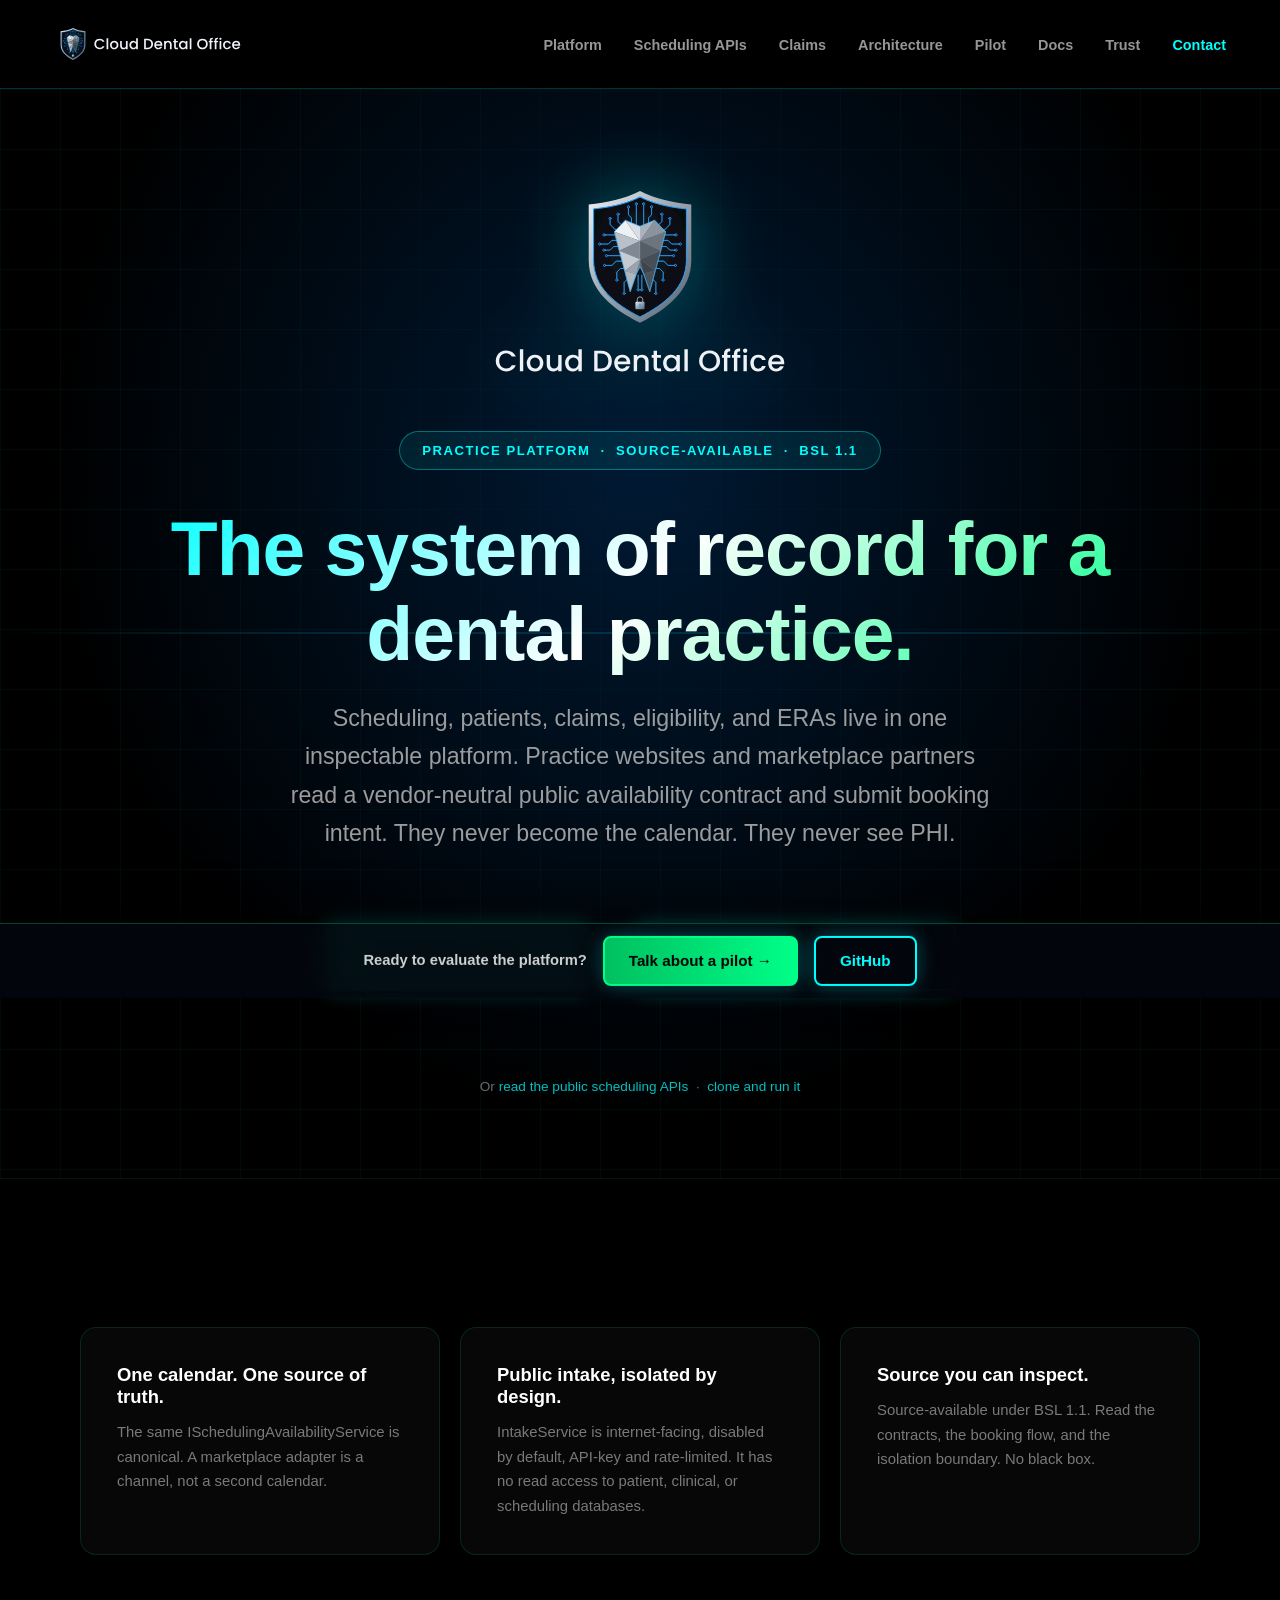
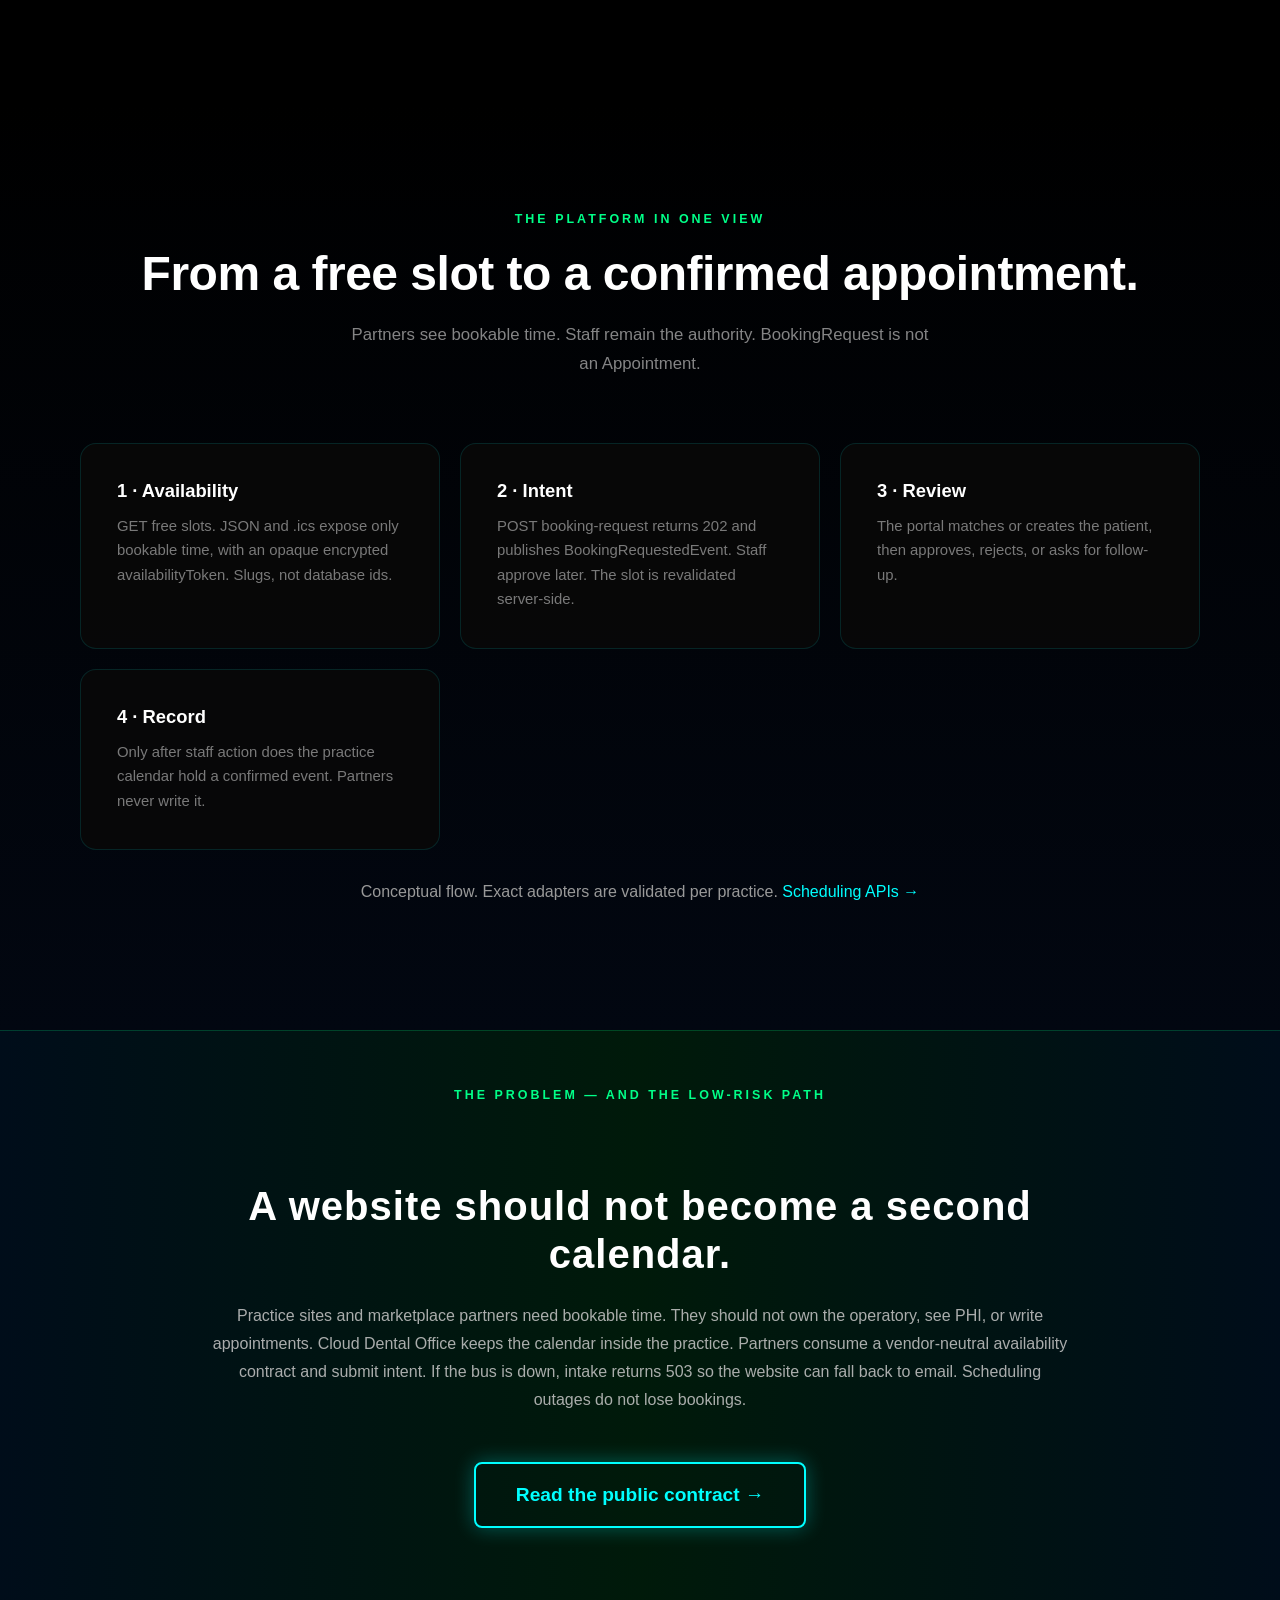
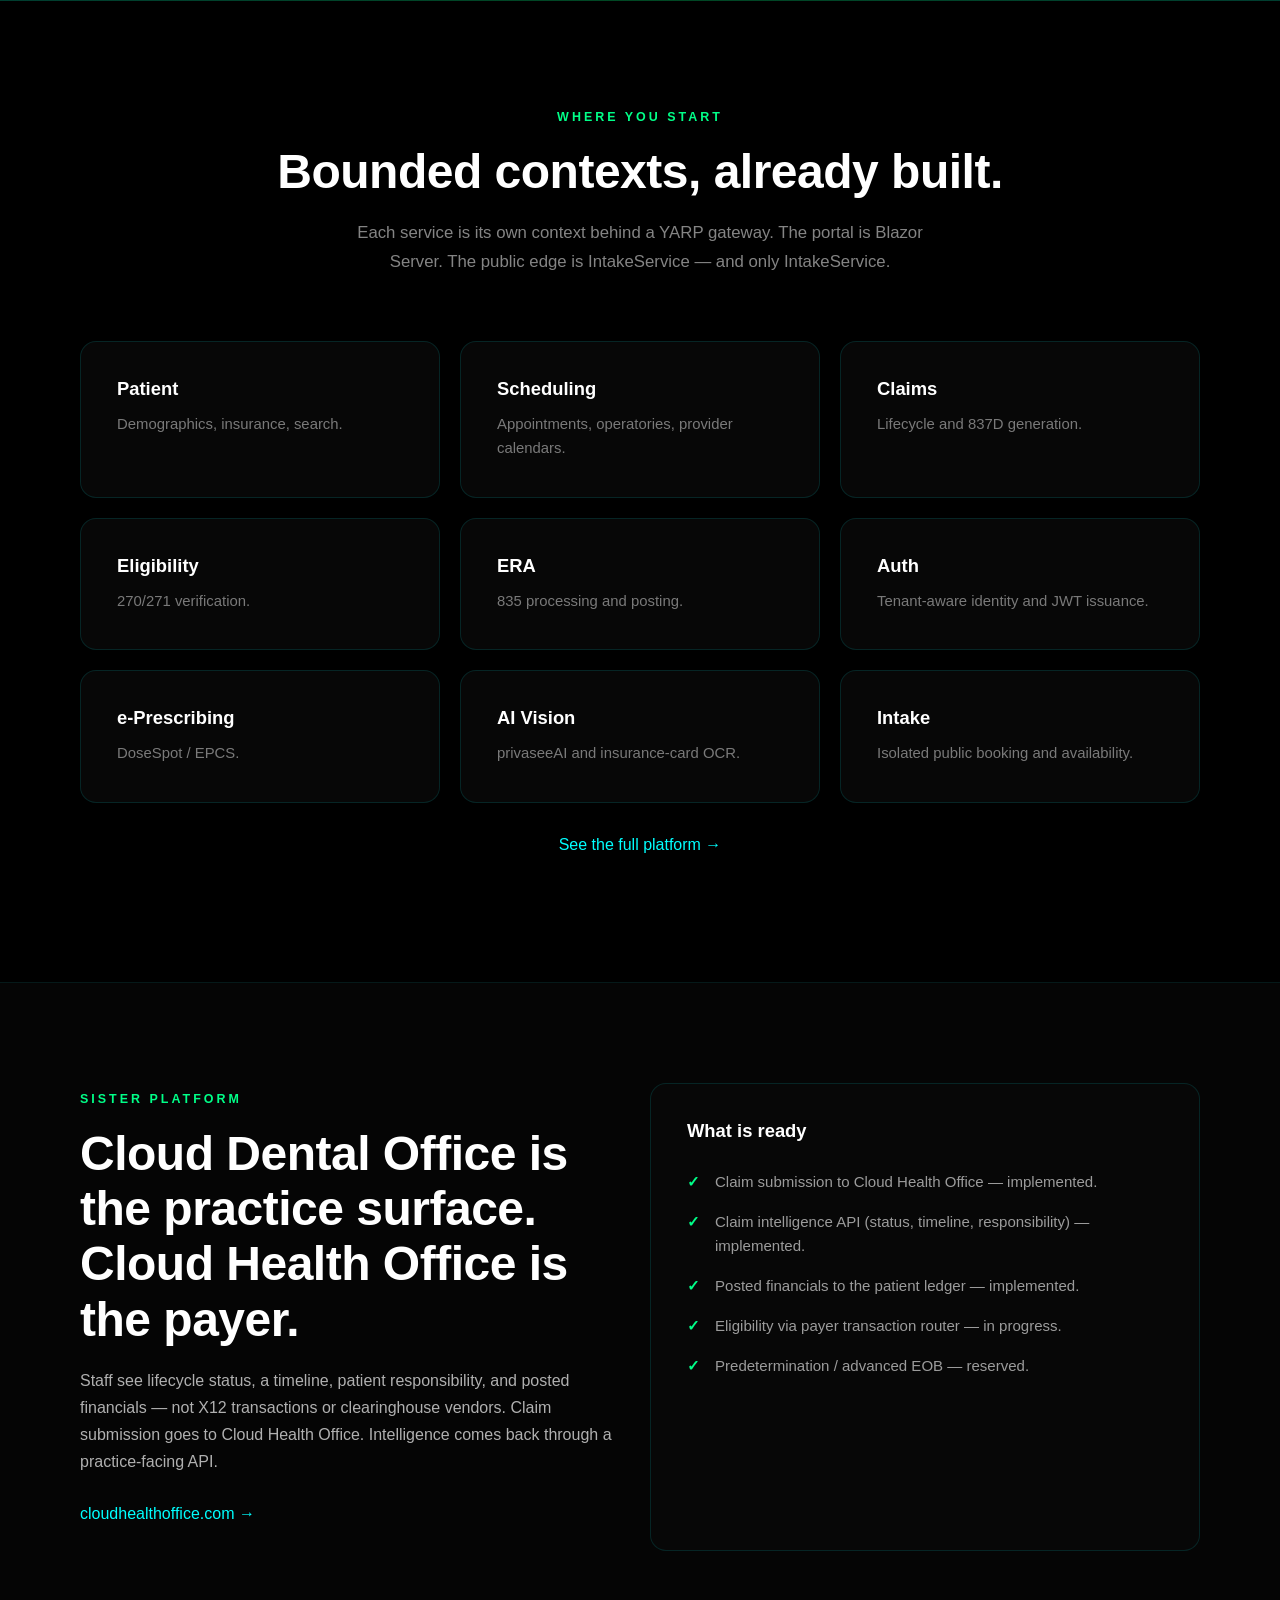
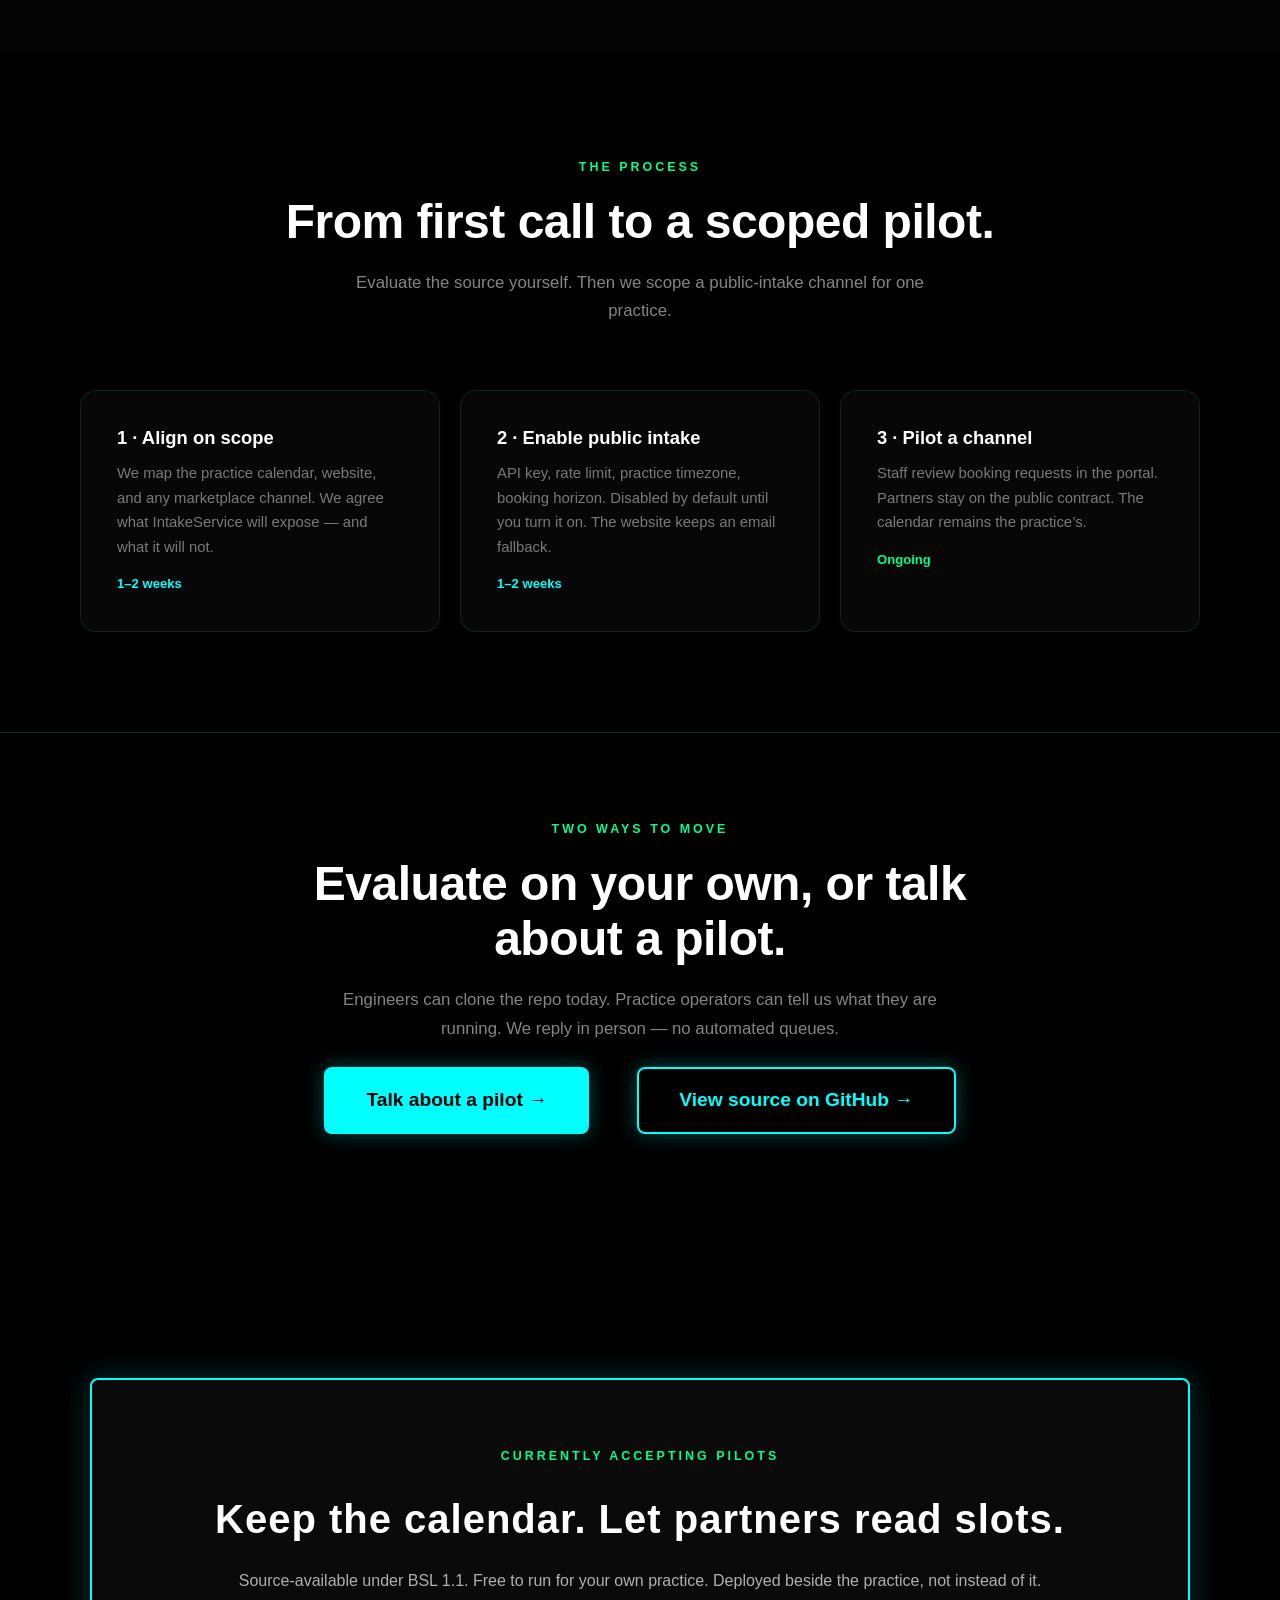
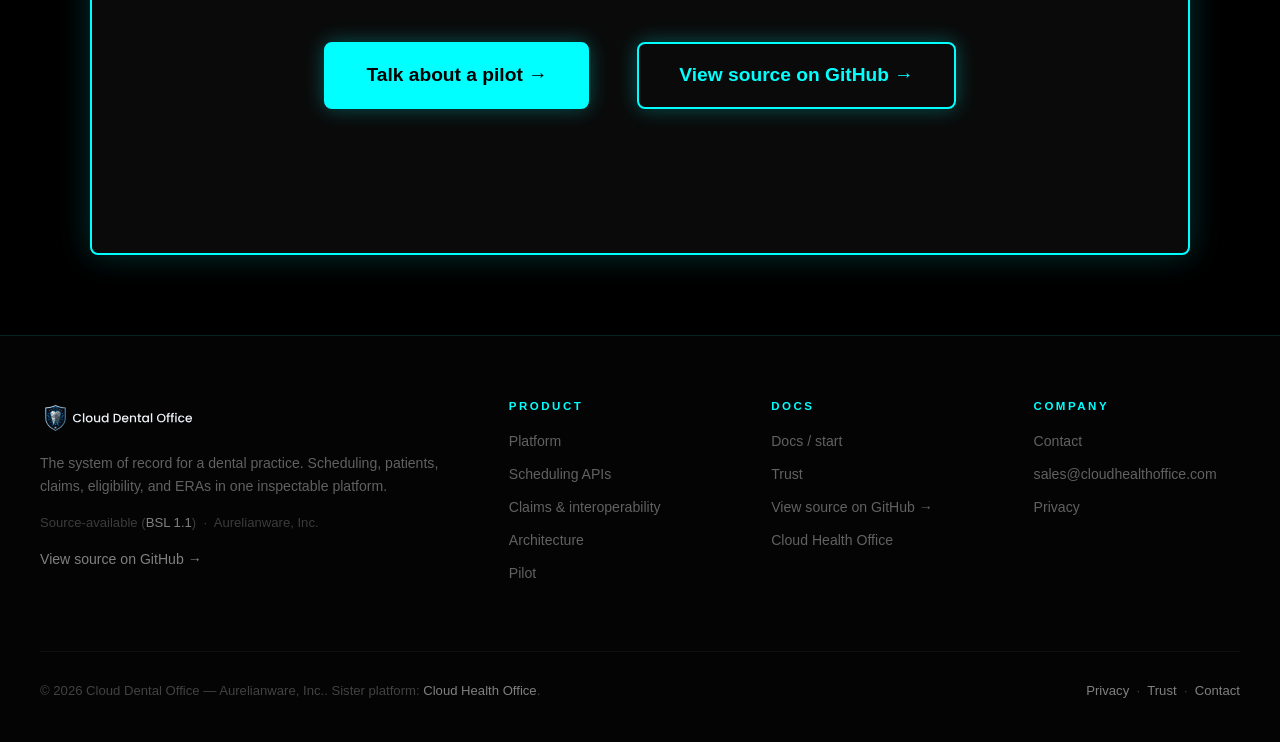
==== commit fecce094: "Fix contact form overflow in Safari; show full logo down to 330px - Contact form: Safari counts an i" ====
--- a/index.html
+++ b/index.html
@@ -40,8 +40,8 @@
     "sameAs": ["https://github.com/aurelianware/clouddentaloffice"]
   }
   </script>
-  <link rel="stylesheet" href="/css/sentinel.css?v=3457f54d" />
-  <link rel="stylesheet" href="/css/conversion.css" />
+  <link rel="stylesheet" href="/css/sentinel.css?v=50da2d0c" />
+  <link rel="stylesheet" href="/css/conversion.css?v=4a0b5cd5" />
   <script src="/js/mobile-nav.js"></script>
   
 </head>
@@ -51,7 +51,7 @@
     <div class="nav-inner">
       <a href="/" class="nav-logo">
         <picture>
-          <source media="(max-width: 359px)" srcset="/graphics/brand/cdo-icon.svg" width="400" height="480" />
+          <source media="(max-width: 329px)" srcset="/graphics/brand/cdo-icon.svg" width="400" height="480" />
           <img src="/graphics/brand/cdo-logo-horizontal-dark-bg.svg" alt="Cloud Dental Office" class="nav-logo-img" width="1278" height="294" />
         </picture>
         <span class="nav-logo-tagline">Practice platform. System of record. Partners stay at the edge.</span>
--- a/css/sentinel.css
+++ b/css/sentinel.css
@@ -322,7 +322,7 @@
 }
 
 /* Brand lockup (graphics/brand/cdo-logo-horizontal-dark-bg.svg, 1278x294).
-   Height drives size; width follows the intrinsic aspect ratio. Below 360px the
+   Height drives size; width follows the intrinsic aspect ratio. Below 330px the
    <picture> swaps in the shield alone (cdo-icon.svg). */
 .nav-logo picture {
   display: block;
--- a/css/conversion.css
+++ b/css/conversion.css
@@ -160,6 +160,10 @@
 /* === LEAD FORM (shared LeadForm component) === */
 .cho-leadform {
   display: grid;
+  /* minmax(0, 1fr) and min-width: 0 let rows shrink below their inputs'
+     intrinsic width. Without them Safari's wider default input size pushes
+     the fields past the card on narrow screens. */
+  grid-template-columns: minmax(0, 1fr);
   gap: 14px;
   background: rgba(255, 255, 255, 0.02);
   border: 1px solid rgba(0, 255, 255, 0.15);
@@ -181,10 +185,15 @@
   margin-bottom: 6px;
 }
 
+.cho-leadform > * {
+  min-width: 0;
+}
+
 .cho-leadform input,
 .cho-leadform select,
 .cho-leadform textarea {
   width: 100%;
+  min-width: 0;
   padding: 11px 14px;
   background: rgba(255, 255, 255, 0.04);
   border: 1px solid rgba(0, 255, 255, 0.2);
@@ -198,8 +207,7 @@
 .cho-leadform input:focus,
 .cho-leadform select:focus,
 .cho-leadform textarea:focus {
-  outline: 2px solid var(--neon-cyan);
-  outline-offset: 2px;
+  outline: none;
   border-color: rgba(0, 255, 255, 0.6);
 }
 
@@ -218,8 +226,8 @@
 
 .cho-leadform__note {
   margin: 4px 0 0;
-  font-size: 0.8rem;
-  color: #a3a3a3;
+  font-size: 0.78rem;
+  color: rgba(128, 128, 128, 0.6);
   text-align: center;
 }
 
@@ -238,187 +246,3 @@
     grid-template-columns: 1fr;
   }
 }
-
-/* === PRACTICE-OWNER LAYER === */
-
-/* Header / footer brand lockups (files in /brand) */
-.nav-logo-img { height: 36px; }
-.footer-brand-img { display: block; height: 72px; width: auto; margin: 0 0 16px 0; border-radius: 0; }
-
-/* Primary nav CTA */
-nav a.nav-cta { color: var(--neon-cyan); font-weight: 700; }
-
-/* "For developers & partners" group: a disclosure button + submenu. */
-.nav-group { position: relative; }
-.nav-group__toggle {
-  background: transparent;
-  border: 0;
-  margin: 0;
-  width: auto;
-  color: rgba(176, 176, 176, 0.85);
-  font: inherit;
-  font-weight: 600;
-  font-size: 0.9rem;
-  padding: 8px 14px;
-  border-radius: var(--radius-sm);
-  cursor: pointer;
-}
-.nav-group__toggle::after { content: " \25BE"; font-size: 0.75em; }
-.nav-group__toggle[aria-expanded="true"]::after { content: " \25B4"; }
-.nav-group__toggle:hover,
-.nav-group__toggle[aria-expanded="true"] { color: var(--neon-cyan); background: rgba(0, 255, 255, 0.08); }
-.nav-group__toggle.is-current { color: var(--neon-cyan); }
-nav ul.nav-group__menu {
-  display: none;
-  position: absolute;
-  top: calc(100% + 8px);
-  right: 0;
-  min-width: 240px;
-  flex-direction: column;
-  align-items: stretch;
-  gap: 0;
-  padding: 8px;
-  background: rgba(0, 0, 0, 0.97);
-  border: 1px solid rgba(0, 255, 255, 0.2);
-  border-radius: var(--radius-md);
-  box-shadow: 0 16px 40px rgba(0, 0, 0, 0.6);
-}
-nav ul.nav-group__menu.is-open { display: flex; }
-nav ul.nav-group__menu a { display: block; }
-nav a[aria-current="page"] { color: var(--neon-cyan); }
-
-/* Hamburger below 1100px: the practice nav plus the developer group is wider than the old nav. */
-@media (max-width: 1100px) {
-  .mobile-menu-toggle { display: block; position: absolute; top: 12px; right: 20px; }
-  .nav-inner { padding: 14px 20px; flex-wrap: wrap; position: relative; min-height: 64px; }
-  .nav-right { width: 100%; }
-  nav > .nav-inner > .nav-right > ul {
-    display: none;
-    flex-direction: column;
-    justify-content: flex-start;
-    align-items: stretch;
-    gap: 0;
-    background: #000;
-    border: 1px solid rgba(0, 255, 255, 0.2);
-    border-radius: var(--radius-md);
-    width: 100%;
-    max-height: calc(100vh - 80px);
-    overflow-y: auto;
-    z-index: 100;
-    position: absolute;
-    top: 60px;
-    left: 0;
-    right: 0;
-  }
-  nav > .nav-inner > .nav-right > ul.mobile-menu-open { display: flex; animation: none; }
-  nav li { width: 100%; text-align: left; border-bottom: 1px solid rgba(0, 255, 255, 0.08); }
-  nav li:last-child { border-bottom: none; }
-  nav a, .nav-group__toggle { display: block; width: 100%; text-align: left; padding: 14px 20px; font-size: 0.95rem; }
-  nav ul.nav-group__menu { position: static; min-width: 0; padding: 0 0 0 16px; border: 0; box-shadow: none; background: transparent; }
-  nav ul.nav-group__menu li { border-bottom: 0; }
-}
-
-/* Status pills: Ready / In progress / Reserved */
-.status {
-  display: inline-block;
-  font-size: 0.72rem;
-  font-weight: 700;
-  text-transform: uppercase;
-  letter-spacing: 1.5px;
-  padding: 4px 10px;
-  border-radius: 999px;
-  border: 1px solid;
-  margin-bottom: 14px;
-}
-.status--ready { color: var(--neon-green); border-color: rgba(0, 255, 136, 0.5); background: rgba(0, 255, 136, 0.08); }
-.status--progress { color: #ffd166; border-color: rgba(255, 209, 102, 0.5); background: rgba(255, 209, 102, 0.08); }
-.status--reserved { color: #c8c8c8; border-color: rgba(200, 200, 200, 0.4); background: rgba(200, 200, 200, 0.06); }
-.benefit-list--progress li::before { content: '\25D0'; color: #ffd166; }
-.benefit-list--reserved li::before { content: '\25CB'; color: #c8c8c8; }
-
-.status-grid { display: grid; grid-template-columns: repeat(3, 1fr); gap: 20px; }
-@media (max-width: 900px) { .status-grid { grid-template-columns: 1fr; } }
-
-/* Numbered steps */
-.steps { list-style: none; padding: 0; margin: 0; display: grid; grid-template-columns: repeat(4, 1fr); gap: 20px; }
-.steps li { margin: 0; }
-@media (max-width: 1100px) { .steps { grid-template-columns: repeat(2, 1fr); } }
-@media (max-width: 640px) { .steps { grid-template-columns: 1fr; } }
-
-.feature-grid--compact { grid-template-columns: repeat(auto-fit, minmax(200px, 1fr)); }
-@media (max-width: 480px) {
-  .feature-grid { grid-template-columns: 1fr; }
-  .feature-card { padding: 24px; }
-}
-
-/* Section backgrounds */
-.band--top { border-top: 1px solid rgba(0, 255, 255, 0.08); }
-.band--dark { background: #0a0a0a; }
-.band--gradient { background: linear-gradient(180deg, #000 0%, #020711 100%); }
-.band--green {
-  background: linear-gradient(90deg, #000d1a 0%, #001a0a 50%, #000d1a 100%);
-  border-top: 1px solid rgba(0, 255, 136, 0.2);
-  border-bottom: 1px solid rgba(0, 255, 136, 0.2);
-  padding: 72px 20px;
-}
-.section-wrapper--tight { padding-top: 48px; padding-bottom: 48px; }
-.section-header--left { text-align: left; margin-bottom: 40px; }
-.section-subtitle--left { margin: 0; max-width: none; }
-.section-foot { text-align: center; margin-top: 28px; }
-
-/* Text */
-.hero-note { margin: 0; font-size: 0.9rem; color: #a8a8a8; }
-.lede { font-size: 1.2rem; line-height: 1.7; color: #e6e6e6; }
-.fine-print { font-size: 0.85rem; color: #a3a3a3; margin-top: 24px; }
-.h-small { font-size: 1.2rem; color: #fff; text-shadow: none; margin: 0 0 12px 0; }
-.accent { color: var(--neon-cyan); }
-.page-title { font-size: clamp(2rem, 4.5vw, 3.4rem); }
-.hero-section--page { min-height: auto; padding: 96px 24px 72px; }
-@media (max-width: 768px) { .hero-section--page { padding: 64px 20px 48px; } }
-
-/* Two-column: text + card */
-.founder, .integration { display: grid; grid-template-columns: 3fr 2fr; gap: 40px; align-items: start; }
-@media (max-width: 900px) { .founder, .integration { grid-template-columns: 1fr; } }
-
-.cta-section { margin: 80px max(20px, calc((100% - 1100px) / 2)); }
-@media (max-width: 768px) { .cta-section { padding: 36px 20px; } }
-.cta-section h2 { color: #fff; text-shadow: none; }
-
-/* Contact */
-.contact-section { padding: 0 20px 96px; }
-.contact-wrap { max-width: 560px; margin: 0 auto; }
-.contact-alt { text-align: center; color: #b0b0b0; font-size: 0.92rem; }
-.cho-leadform__phi {
-  margin: 0;
-  padding: 10px 14px;
-  border: 1px solid rgba(255, 209, 102, 0.45);
-  background: rgba(255, 209, 102, 0.06);
-  border-radius: 8px;
-  color: #ffd166;
-  font-size: 0.9rem;
-  font-weight: 600;
-}
-.button-block { margin: 0; width: 100%; }
-
-/* Footer column headings are h2 for a valid heading order; styled like the old h5. */
-.footer-col .footer-heading {
-  font-size: 0.72rem;
-  color: var(--neon-cyan);
-  text-transform: uppercase;
-  letter-spacing: 2.5px;
-  margin: 0 0 16px 0;
-  text-shadow: none;
-}
-
-/* Links inside running text are underlined, not distinguished by color alone (WCAG 1.4.1). */
-main p a:not(.button),
-main li a:not(.button),
-main td a,
-.footer-brand p a,
-.footer-bottom p a {
-  text-decoration: underline;
-  text-underline-offset: 3px;
-  text-decoration-thickness: 1px;
-}
-
-.cta-section .hero-cta { margin-bottom: 0; }
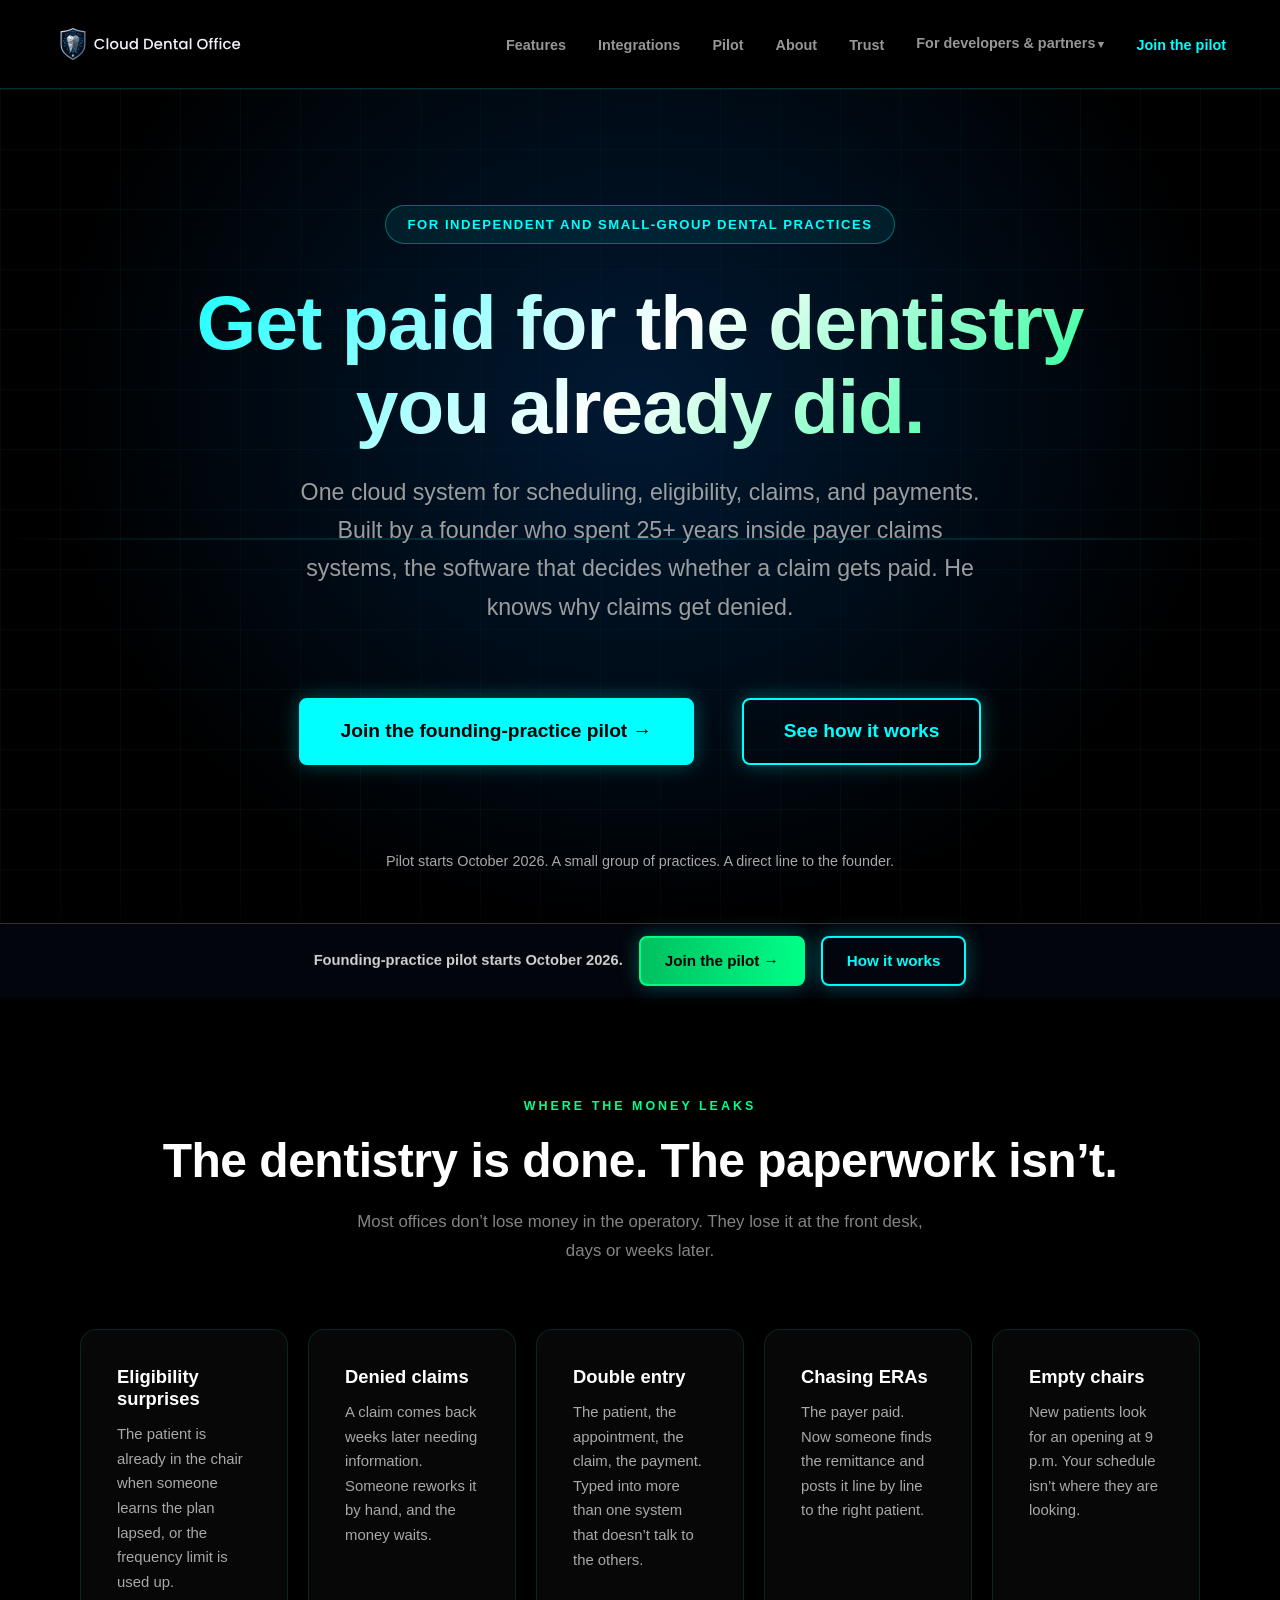
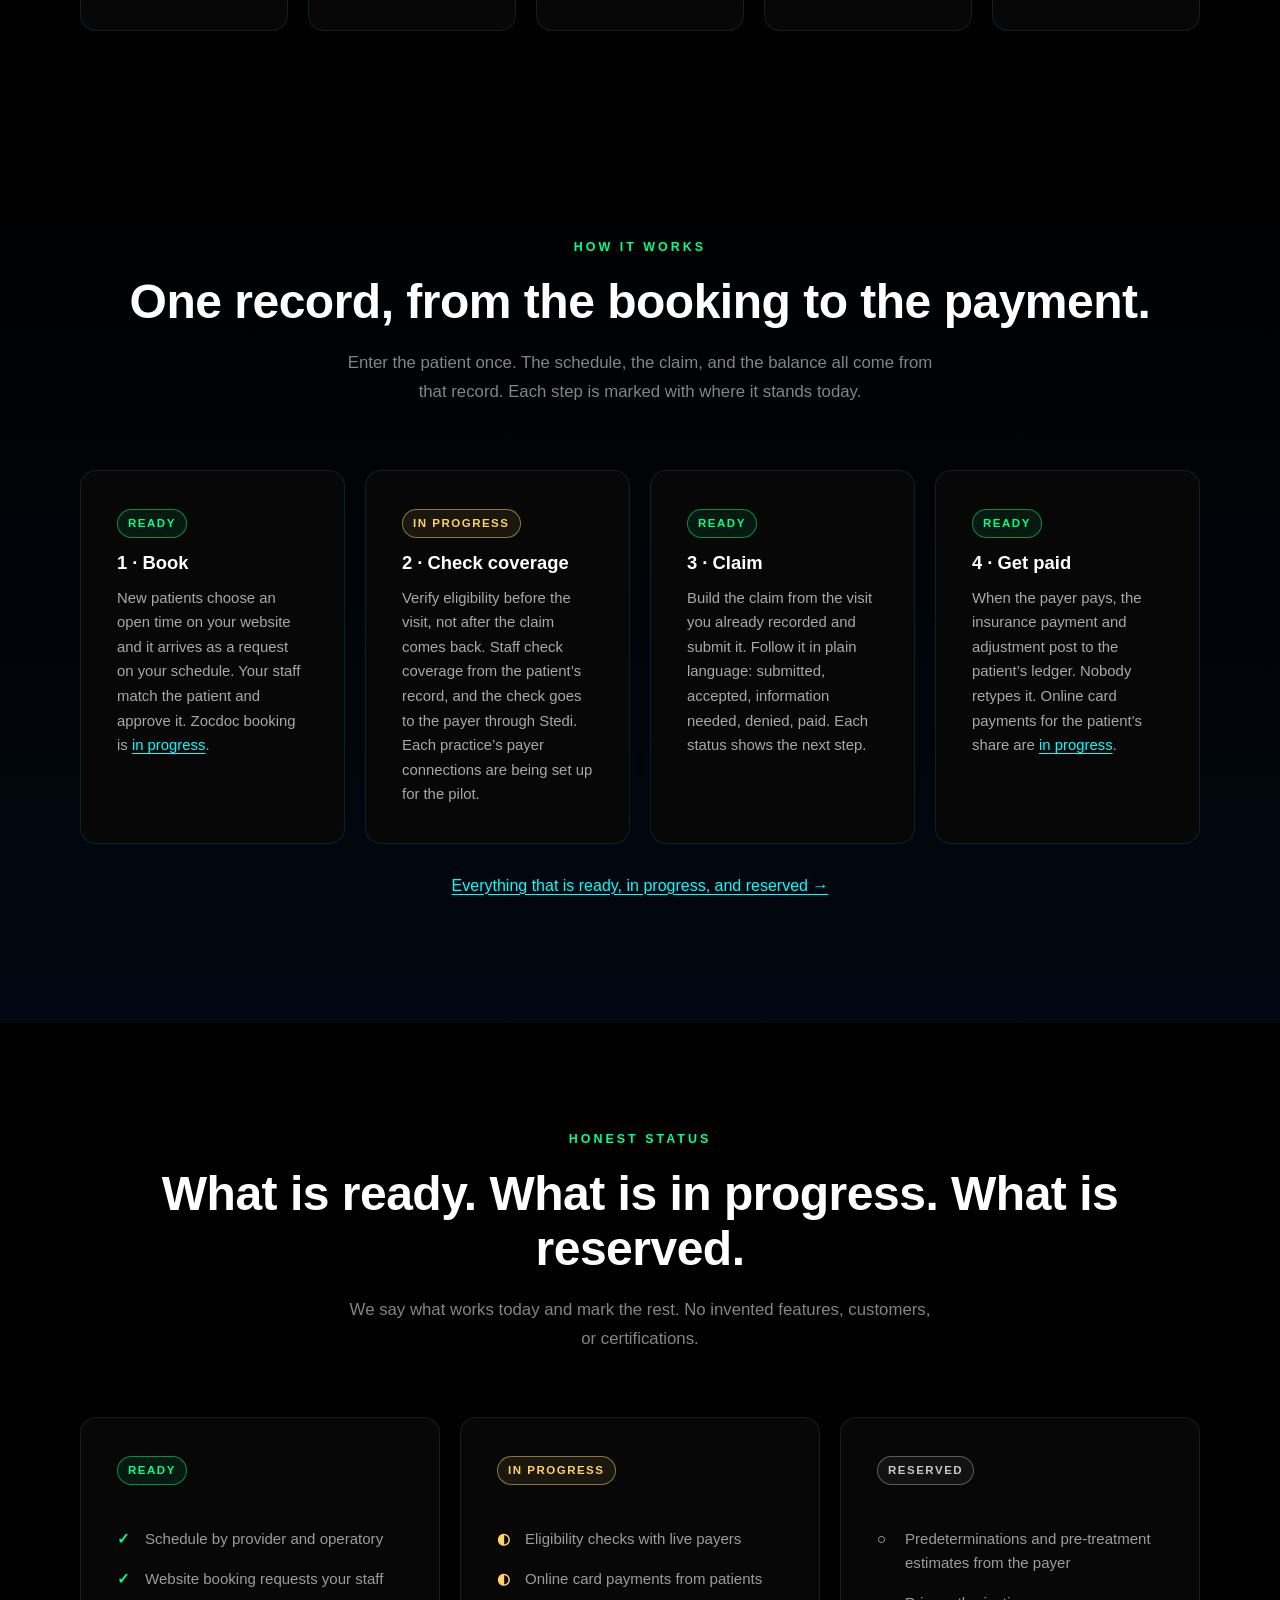
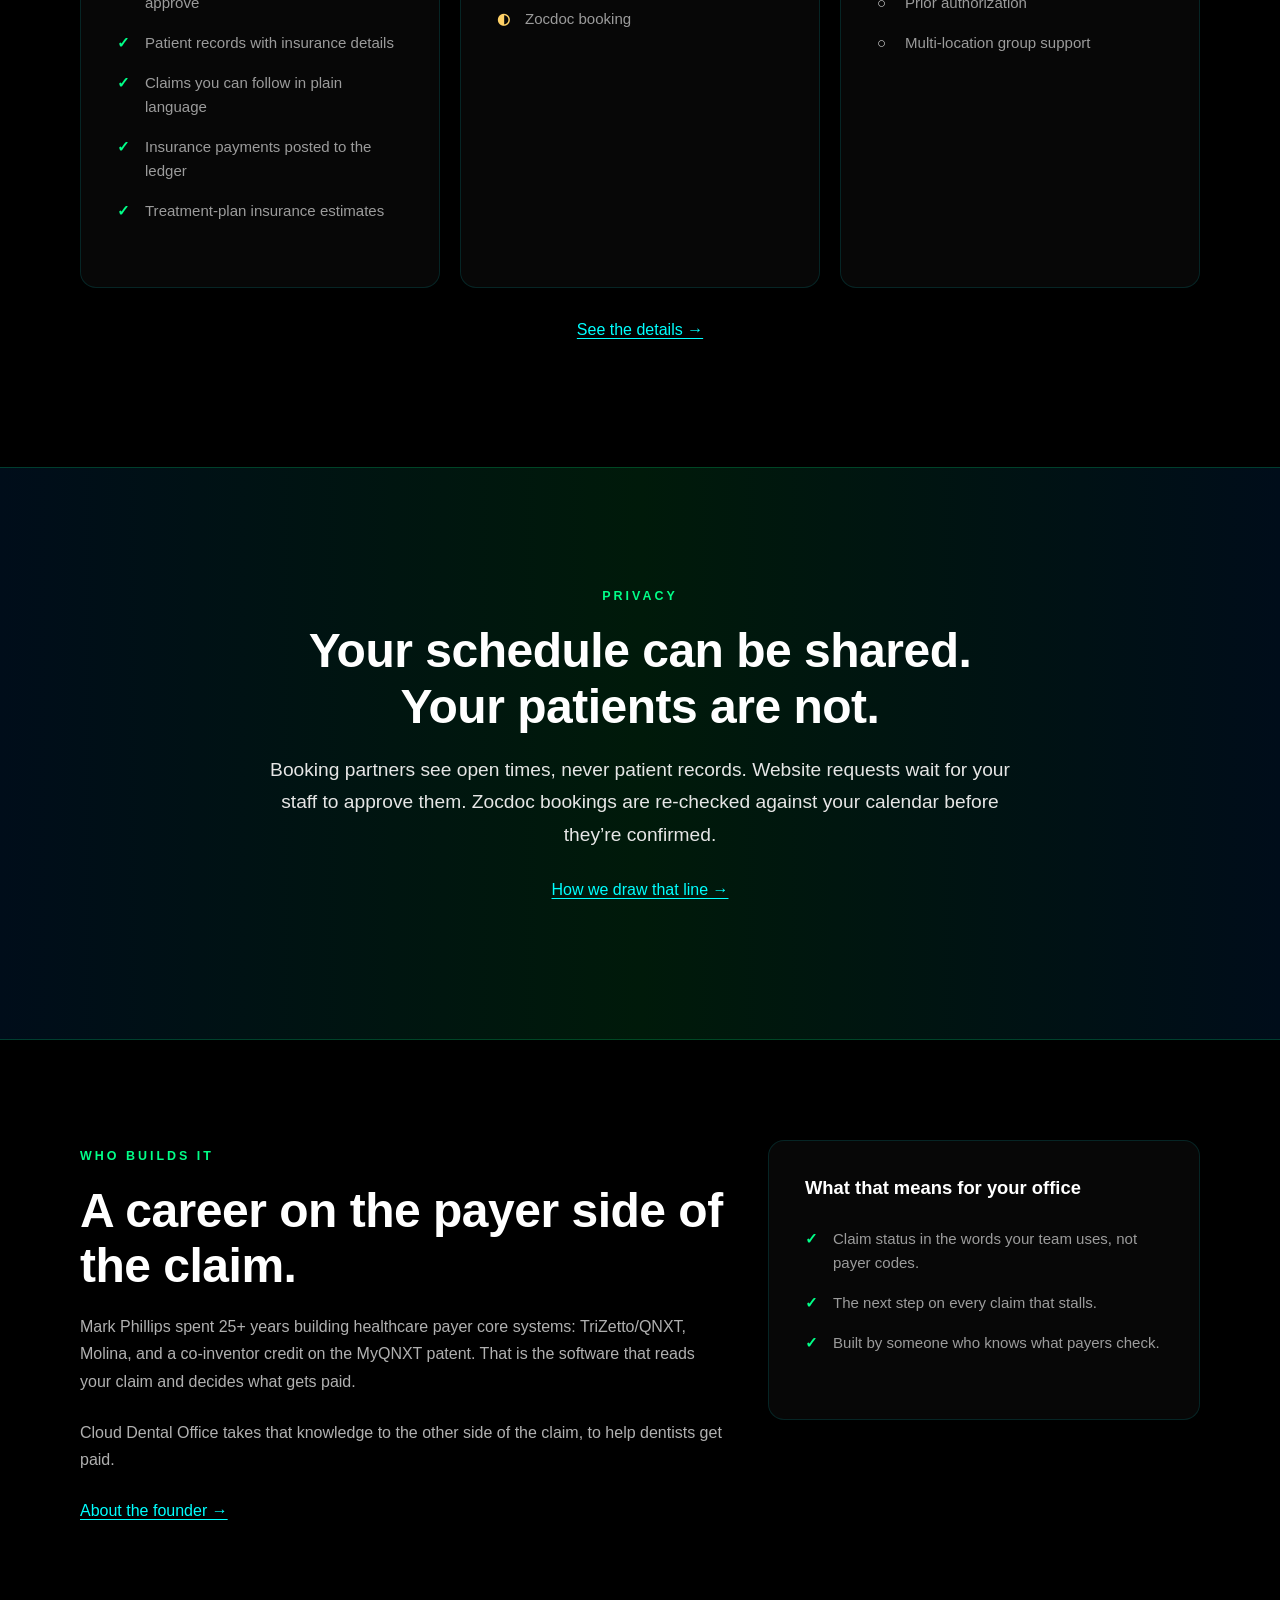
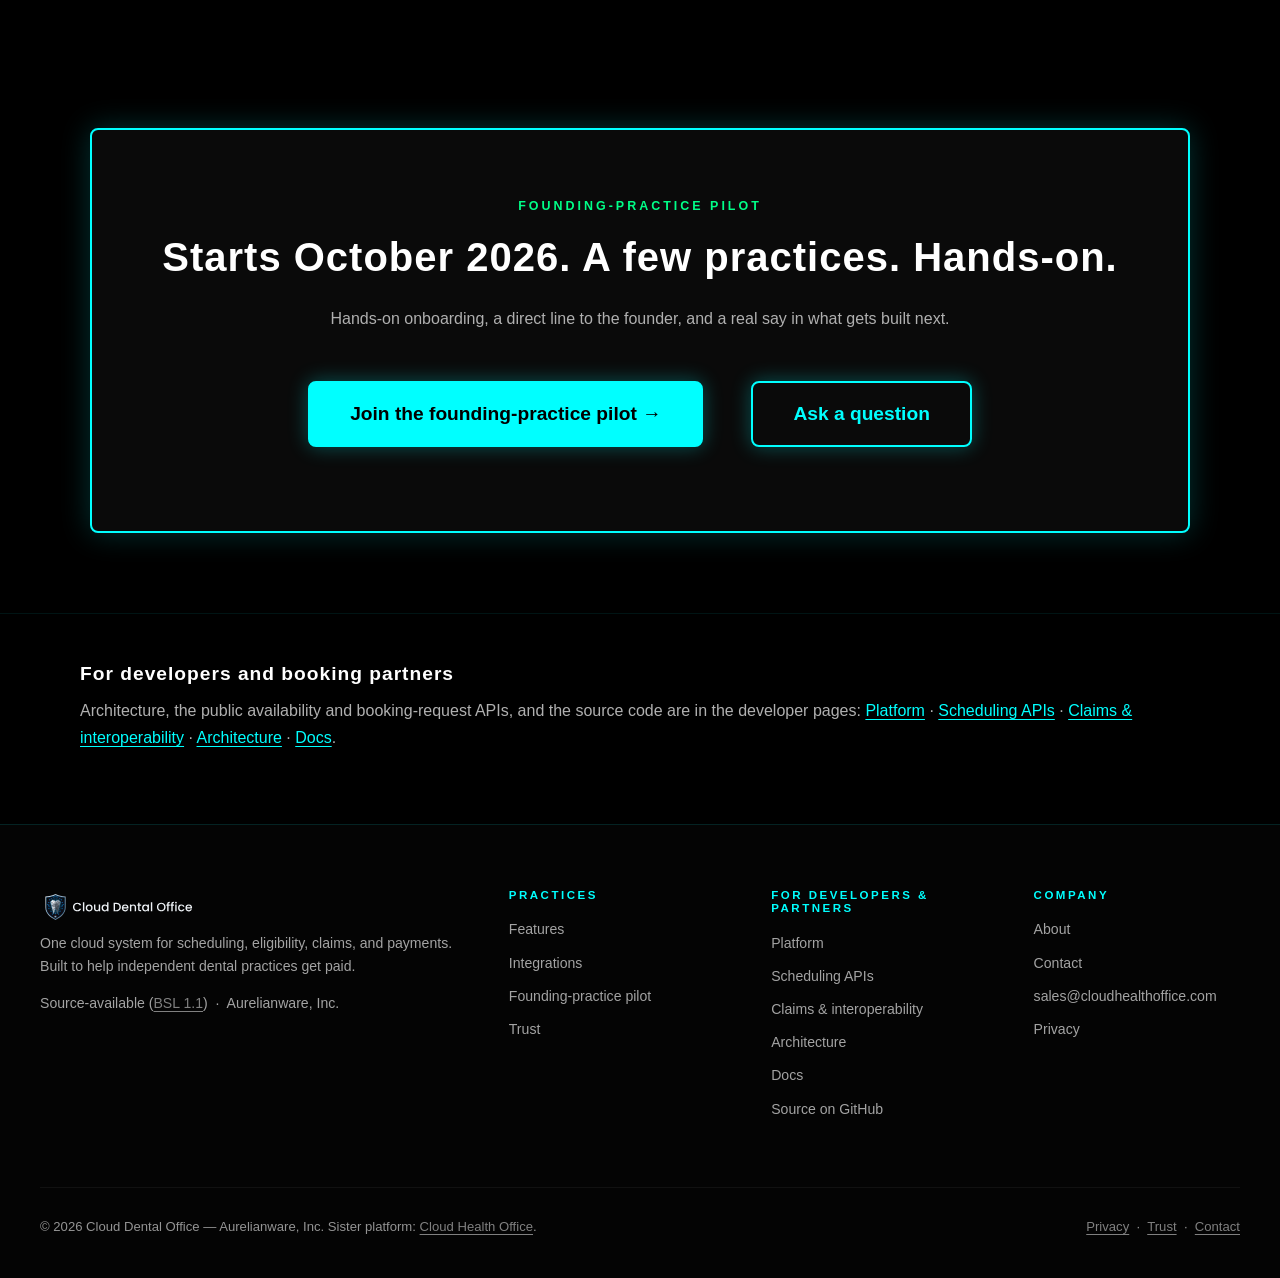
==== commit b902614e: "Restructure the site for practice owners (rebuild of #7 on current main) Rebuilds #7's practice-owne" ====
--- a/index.html
+++ b/index.html
@@ -3,8 +3,8 @@
 <head>
   <meta charset="UTF-8" />
   <meta name="viewport" content="width=device-width, initial-scale=1.0" />
-  <title>Cloud Dental Office — The system of record for a dental practice</title>
-  <meta name="description" content="Cloud Dental Office is the system of record for a dental practice. Scheduling, patients, claims, eligibility, and ERAs in one inspectable platform. Partners read availability. They never become the calendar." />
+  <title>Cloud Dental Office — Scheduling, claims, and payments for dental practices</title>
+  <meta name="description" content="One cloud system for scheduling, eligibility, claims, and payments that helps independent dental practices get paid faster. Founding-practice pilot starts October 2026." />
   <link rel="canonical" href="https://clouddental.io/" />
   <link rel="icon" href="/favicon.ico" sizes="48x48" />
   <link rel="icon" type="image/svg+xml" href="/favicon.svg" />
@@ -15,258 +15,290 @@
   <meta property="og:type" content="website" />
   <meta property="og:site_name" content="Cloud Dental Office" />
   <meta property="og:url" content="https://clouddental.io/" />
-  <meta property="og:title" content="Cloud Dental Office — The system of record for a dental practice" />
-  <meta property="og:description" content="Cloud Dental Office is the system of record for a dental practice. Scheduling, patients, claims, eligibility, and ERAs in one inspectable platform. Partners read availability. They never become the calendar." />
+  <meta property="og:title" content="Cloud Dental Office — Scheduling, claims, and payments for dental practices" />
+  <meta property="og:description" content="One cloud system for scheduling, eligibility, claims, and payments that helps independent dental practices get paid faster. Founding-practice pilot starts October 2026." />
   <meta property="og:image" content="https://clouddental.io/graphics/og-image.png" />
   <meta property="og:image:width" content="1200" />
   <meta property="og:image:height" content="630" />
   <meta property="og:image:alt" content="Cloud Dental Office" />
   <meta name="twitter:card" content="summary_large_image" />
-  <meta name="twitter:title" content="Cloud Dental Office — The system of record for a dental practice" />
-  <meta name="twitter:description" content="Cloud Dental Office is the system of record for a dental practice. Scheduling, patients, claims, eligibility, and ERAs in one inspectable platform. Partners read availability. They never become the calendar." />
+  <meta name="twitter:title" content="Cloud Dental Office — Scheduling, claims, and payments for dental practices" />
+  <meta name="twitter:description" content="One cloud system for scheduling, eligibility, claims, and payments that helps independent dental practices get paid faster. Founding-practice pilot starts October 2026." />
   <meta name="twitter:image" content="https://clouddental.io/graphics/og-image.png" />
-  <meta name="twitter:image:alt" content="Cloud Dental Office" />
   <script type="application/ld+json">
   {
     "@context": "https://schema.org",
-    "@type": "SoftwareApplication",
-    "name": "Cloud Dental Office",
-    "applicationCategory": "HealthApplication",
-    "operatingSystem": "Cloud (Azure, Kubernetes)",
-    "url": "https://clouddental.io",
-    "license": "https://github.com/aurelianware/clouddentaloffice/blob/main/LICENSE",
-    "description": "Source-available, cloud-native dental practice management. Scheduling, patients, claims, eligibility, and ERAs in one inspectable platform.",
-    "author": { "@type": "Organization", "name": "Aurelianware, Inc.", "url": "https://clouddental.io" },
-    "sameAs": ["https://github.com/aurelianware/clouddentaloffice"]
+    "@graph": [
+      {
+        "@type": "Organization",
+        "@id": "https://clouddental.io/#organization",
+        "name": "Aurelianware, Inc.",
+        "url": "https://clouddental.io/",
+        "logo": "https://clouddental.io/icon-512.png",
+        "email": "sales@cloudhealthoffice.com",
+        "founder": {
+          "@type": "Person",
+          "name": "Mark Phillips"
+        },
+        "sameAs": [
+          "https://github.com/aurelianware"
+        ]
+      },
+      {
+        "@type": "SoftwareApplication",
+        "@id": "https://clouddental.io/#software",
+        "name": "Cloud Dental Office",
+        "applicationCategory": "BusinessApplication",
+        "applicationSubCategory": "Dental practice management",
+        "operatingSystem": "Web browser",
+        "url": "https://clouddental.io/",
+        "image": "https://clouddental.io/graphics/og-image.png",
+        "description": "One cloud system for scheduling, eligibility, claims, and payments that helps independent dental practices get paid faster.",
+        "license": "https://github.com/aurelianware/clouddentaloffice/blob/main/LICENSE",
+        "publisher": {
+          "@id": "https://clouddental.io/#organization"
+        },
+        "sameAs": [
+          "https://github.com/aurelianware/clouddentaloffice"
+        ]
+      }
+    ]
   }
   </script>
-  <link rel="stylesheet" href="/css/sentinel.css?v=50da2d0c" />
-  <link rel="stylesheet" href="/css/conversion.css?v=4a0b5cd5" />
-  <script src="/js/mobile-nav.js"></script>
-  
+  <link rel="stylesheet" href="/css/sentinel.css?v=ce16647e" />
+  <link rel="stylesheet" href="/css/conversion.css?v=274d624d" />
+  <script src="/js/mobile-nav.js?v=488e7d25" defer></script>
 </head>
 <body>
   <a href="#main-content" class="skip-to-main">Skip to main content</a>
-  <nav>
+  <nav aria-label="Main">
     <div class="nav-inner">
       <a href="/" class="nav-logo">
         <picture>
           <source media="(max-width: 329px)" srcset="/graphics/brand/cdo-icon.svg" width="400" height="480" />
           <img src="/graphics/brand/cdo-logo-horizontal-dark-bg.svg" alt="Cloud Dental Office" class="nav-logo-img" width="1278" height="294" />
         </picture>
-        <span class="nav-logo-tagline">Practice platform. System of record. Partners stay at the edge.</span>
       </a>
       <div class="nav-right">
-        <button class="mobile-menu-toggle" aria-label="Toggle navigation menu" aria-expanded="false" id="mobileMenuToggle">&#9776;</button>
+        <button class="mobile-menu-toggle" aria-label="Toggle navigation menu" aria-expanded="false" aria-controls="mainNav" id="mobileMenuToggle">&#9776;</button>
         <ul id="mainNav">
-          <li><a href="/platform">Platform</a></li>
-          <li><a href="/scheduling">Scheduling APIs</a></li>
-          <li><a href="/claims">Claims</a></li>
-          <li><a href="/architecture">Architecture</a></li>
+          <li><a href="/features">Features</a></li>
+          <li><a href="/integrations">Integrations</a></li>
           <li><a href="/pilot">Pilot</a></li>
-          <li><a href="/docs">Docs</a></li>
+          <li><a href="/about">About</a></li>
           <li><a href="/trust">Trust</a></li>
-          <li><a href="/contact" style="color:#00ffff; font-weight:bold;">Contact</a></li>
+          <li class="nav-group">
+            <button type="button" class="nav-group__toggle" aria-expanded="false" aria-controls="devMenu">For developers &amp; partners</button>
+            <ul class="nav-group__menu" id="devMenu">
+              <li><a href="/platform">Platform</a></li>
+              <li><a href="/scheduling">Scheduling APIs</a></li>
+              <li><a href="/claims">Claims &amp; interoperability</a></li>
+              <li><a href="/architecture">Architecture</a></li>
+              <li><a href="/docs">Docs</a></li>
+              <li><a href="https://github.com/aurelianware/clouddentaloffice" target="_blank" rel="noopener noreferrer">Source on GitHub</a></li>
+            </ul>
+          </li>
+          <li><a href="/contact" class="nav-cta">Join the pilot</a></li>
         </ul>
       </div>
     </div>
   </nav>
   <main id="main-content">
 
-    <section class="hero-section" aria-label="Hero">
+    <section class="hero-section" aria-labelledby="hero-heading">
       <div class="hero-circuit-bg" aria-hidden="true"></div>
       <div class="hero-scan-line" aria-hidden="true"></div>
       <div class="hero-radial" aria-hidden="true"></div>
       <div class="hero-content">
-        <img src="/graphics/brand/cdo-logo-stacked-dark-bg.svg" alt="Cloud Dental Office" class="hero-logo" width="1082" height="751" />
-        <div class="hero-badge">Practice platform &nbsp;&middot;&nbsp; Source-available &nbsp;&middot;&nbsp; BSL 1.1</div>
-        <h1 class="hero-headline">The system of record for a dental practice.</h1>
+        <div class="hero-badge">For independent and small-group dental practices</div>
+        <h1 id="hero-heading" class="hero-headline">Get paid for the dentistry you already did.</h1>
         <p class="hero-subheadline">
-          Scheduling, patients, claims, eligibility, and ERAs live in one inspectable platform.
-          Practice websites and marketplace partners read a vendor-neutral public availability
-          contract and submit booking intent. They never become the calendar. They never see PHI.
+          One cloud system for scheduling, eligibility, claims, and payments. Built by a founder
+          who spent 25+ years inside payer claims systems, the software that decides whether a claim
+          gets paid. He knows why claims get denied.
         </p>
         <div class="hero-cta">
-        <a href="/contact" class="button">Talk about a pilot &rarr;</a>
-        <a href="https://github.com/aurelianware/clouddentaloffice" class="button button-secondary" target="_blank" rel="noopener noreferrer">View source on GitHub &rarr;</a>
-      </div>
-        <p style="margin:0; font-size:0.85rem; color:rgba(176,176,176,0.6);">
-          Or <a href="/scheduling" style="color:rgba(0,255,255,0.75);">read the public scheduling APIs</a>
-          &nbsp;&middot;&nbsp; <a href="/docs" style="color:rgba(0,255,255,0.75);">clone and run it</a>
-        </p>
-      </div>
-    </section>
-
-    <section aria-label="Why Cloud Dental Office" style="padding:48px 24px; background:#000; border-top:1px solid rgba(0,255,255,0.08);">
+          <a href="/pilot" class="button">Join the founding-practice pilot &rarr;</a>
+          <a href="#how-it-works" class="button button-secondary">See how it works</a>
+        </div>
+        <p class="hero-note">Pilot starts October 2026. A small group of practices. A direct line to the founder.</p>
+      </div>
+    </section>
+
+    <section aria-labelledby="pain-heading" class="band band--top">
       <div class="section-wrapper">
-        <div class="feature-grid">
+        <div class="section-header">
+          <span class="section-eyebrow">Where the money leaks</span>
+          <h2 id="pain-heading" class="section-title">The dentistry is done. The paperwork isn&rsquo;t.</h2>
+          <p class="section-subtitle">Most offices don&rsquo;t lose money in the operatory. They lose it at the front desk, days or weeks later.</p>
+        </div>
+        <div class="feature-grid feature-grid--compact">
+          <div class="feature-card"><h3>Eligibility surprises</h3><p>The patient is already in the chair when someone learns the plan lapsed, or the frequency limit is used up.</p></div>
+          <div class="feature-card"><h3>Denied claims</h3><p>A claim comes back weeks later needing information. Someone reworks it by hand, and the money waits.</p></div>
+          <div class="feature-card"><h3>Double entry</h3><p>The patient, the appointment, the claim, the payment. Typed into more than one system that doesn&rsquo;t talk to the others.</p></div>
+          <div class="feature-card"><h3>Chasing ERAs</h3><p>The payer paid. Now someone finds the remittance and posts it line by line to the right patient.</p></div>
+          <div class="feature-card"><h3>Empty chairs</h3><p>New patients look for an opening at 9 p.m. Your schedule isn&rsquo;t where they are looking.</p></div>
+        </div>
+      </div>
+    </section>
+
+    <section id="how-it-works" aria-labelledby="how-heading" class="band band--gradient">
+      <div class="section-wrapper">
+        <div class="section-header">
+          <span class="section-eyebrow">How it works</span>
+          <h2 id="how-heading" class="section-title">One record, from the booking to the payment.</h2>
+          <p class="section-subtitle">Enter the patient once. The schedule, the claim, and the balance all come from that record. Each step is marked with where it stands today.</p>
+        </div>
+        <ol class="steps">
+          <li class="feature-card">
+            <span class="status status--ready">Ready</span>
+            <h3>1 &middot; Book</h3>
+            <p>New patients choose an open time on your website and it arrives as a request on your schedule. Your staff match the patient and approve it. Zocdoc booking is <a href="/integrations">in progress</a>.</p>
+          </li>
+          <li class="feature-card">
+            <span class="status status--progress">In progress</span>
+            <h3>2 &middot; Check coverage</h3>
+            <p>Verify eligibility before the visit, not after the claim comes back. Staff check coverage from the patient&rsquo;s record, and the check goes to the payer through Stedi. Each practice&rsquo;s payer connections are being set up for the pilot.</p>
+          </li>
+          <li class="feature-card">
+            <span class="status status--ready">Ready</span>
+            <h3>3 &middot; Claim</h3>
+            <p>Build the claim from the visit you already recorded and submit it. Follow it in plain language: submitted, accepted, information needed, denied, paid. Each status shows the next step.</p>
+          </li>
+          <li class="feature-card">
+            <span class="status status--ready">Ready</span>
+            <h3>4 &middot; Get paid</h3>
+            <p>When the payer pays, the insurance payment and adjustment post to the patient&rsquo;s ledger. Nobody retypes it. Online card payments for the patient&rsquo;s share are <a href="/features#in-progress">in progress</a>.</p>
+          </li>
+        </ol>
+        <p class="section-foot"><a href="/features">Everything that is ready, in progress, and reserved &rarr;</a></p>
+      </div>
+    </section>
+
+    <section aria-labelledby="status-heading" class="band">
+      <div class="section-wrapper">
+        <div class="section-header">
+          <span class="section-eyebrow">Honest status</span>
+          <h2 id="status-heading" class="section-title">What is ready. What is in progress. What is reserved.</h2>
+          <p class="section-subtitle">We say what works today and mark the rest. No invented features, customers, or certifications.</p>
+        </div>
+        <div class="status-grid">
           <div class="feature-card">
-            <h3>One calendar. One source of truth.</h3>
-            <p>The same ISchedulingAvailabilityService is canonical. A marketplace adapter is a channel, not a second calendar.</p>
+            <span class="status status--ready">Ready</span>
+            <ul class="benefit-list">
+              <li>Schedule by provider and operatory</li>
+              <li>Website booking requests your staff approve</li>
+              <li>Patient records with insurance details</li>
+              <li>Claims you can follow in plain language</li>
+              <li>Insurance payments posted to the ledger</li>
+              <li>Treatment-plan insurance estimates</li>
+            </ul>
           </div>
           <div class="feature-card">
-            <h3>Public intake, isolated by design.</h3>
-            <p>IntakeService is internet-facing, disabled by default, API-key and rate-limited. It has no read access to patient, clinical, or scheduling databases.</p>
+            <span class="status status--progress">In progress</span>
+            <ul class="benefit-list benefit-list--progress">
+              <li>Eligibility checks with live payers</li>
+              <li>Online card payments from patients</li>
+              <li>Zocdoc booking</li>
+            </ul>
           </div>
           <div class="feature-card">
-            <h3>Source you can inspect.</h3>
-            <p>Source-available under BSL 1.1. Read the contracts, the booking flow, and the isolation boundary. No black box.</p>
-          </div>
-        </div>
-      </div>
-    </section>
-
-    <section aria-labelledby="flow-heading" style="background:linear-gradient(180deg,#000 0%,#020711 100%);">
-      <div class="section-wrapper">
-        <div class="section-header">
-          <span class="section-eyebrow">The platform in one view</span>
-          <h2 id="flow-heading" class="section-title">From a free slot to a confirmed appointment.</h2>
-          <p class="section-subtitle">Partners see bookable time. Staff remain the authority. BookingRequest is not an Appointment.</p>
-        </div>
-        <div class="feature-grid">
-          <div class="feature-card"><h3>1 · Availability</h3><p>GET free slots. JSON and .ics expose only bookable time, with an opaque encrypted availabilityToken. Slugs, not database ids.</p></div>
-          <div class="feature-card"><h3>2 · Intent</h3><p>POST booking-request returns 202 and publishes BookingRequestedEvent. Staff approve later. The slot is revalidated server-side.</p></div>
-          <div class="feature-card"><h3>3 · Review</h3><p>The portal matches or creates the patient, then approves, rejects, or asks for follow-up.</p></div>
-          <div class="feature-card"><h3>4 · Record</h3><p>Only after staff action does the practice calendar hold a confirmed event. Partners never write it.</p></div>
-        </div>
-        <p style="text-align:center; margin-top:28px; color:#999;">Conceptual flow. Exact adapters are validated per practice. <a href="/scheduling">Scheduling APIs &rarr;</a></p>
-      </div>
-    </section>
-
-    <section style="background:linear-gradient(90deg,#000d1a 0%,#001a0a 50%,#000d1a 100%); border-top:1px solid rgba(0,255,136,0.2); border-bottom:1px solid rgba(0,255,136,0.2); padding:48px 24px;">
-      <div style="max-width:860px; margin:0 auto; text-align:center;">
-        <span class="section-eyebrow">The problem — and the low-risk path</span>
-        <h2 style="color:#fff; text-shadow:none;">A website should not become a second calendar.</h2>
-        <p style="color:rgba(200,200,200,0.85); line-height:1.75;">
-          Practice sites and marketplace partners need bookable time. They should not own the
-          operatory, see PHI, or write appointments. Cloud Dental Office keeps the calendar inside
-          the practice. Partners consume a vendor-neutral availability contract and submit intent.
-          If the bus is down, intake returns 503 so the website can fall back to email. Scheduling
-          outages do not lose bookings.
-        </p>
-        <a href="/scheduling" class="button button-secondary">Read the public contract &rarr;</a>
-      </div>
-    </section>
-
-    <section>
-      <div class="section-wrapper">
-        <div class="section-header">
-          <span class="section-eyebrow">Where you start</span>
-          <h2 class="section-title">Bounded contexts, already built.</h2>
-          <p class="section-subtitle">Each service is its own context behind a YARP gateway. The portal is Blazor Server. The public edge is IntakeService — and only IntakeService.</p>
-        </div>
-        <div class="feature-grid">
-          <div class="feature-card"><h3>Patient</h3><p>Demographics, insurance, search.</p></div>
-          <div class="feature-card"><h3>Scheduling</h3><p>Appointments, operatories, provider calendars.</p></div>
-          <div class="feature-card"><h3>Claims</h3><p>Lifecycle and 837D generation.</p></div>
-          <div class="feature-card"><h3>Eligibility</h3><p>270/271 verification.</p></div>
-          <div class="feature-card"><h3>ERA</h3><p>835 processing and posting.</p></div>
-          <div class="feature-card"><h3>Auth</h3><p>Tenant-aware identity and JWT issuance.</p></div>
-          <div class="feature-card"><h3>e-Prescribing</h3><p>DoseSpot / EPCS.</p></div>
-          <div class="feature-card"><h3>AI Vision</h3><p>privaseeAI and insurance-card OCR.</p></div>
-          <div class="feature-card"><h3>Intake</h3><p>Isolated public booking and availability.</p></div>
-        </div>
-        <p style="text-align:center; margin-top:28px;"><a href="/platform">See the full platform &rarr;</a></p>
-      </div>
-    </section>
-
-    <section style="background:#050505; border-top:1px solid rgba(0,255,255,0.08);">
-      <div class="section-wrapper">
-        <div class="feature-grid">
-          <div>
-            <span class="section-eyebrow">Sister platform</span>
-            <h2 class="section-title" style="text-align:left;">Cloud Dental Office is the practice surface. Cloud Health Office is the payer.</h2>
-            <p>Staff see lifecycle status, a timeline, patient responsibility, and posted financials — not X12 transactions or clearinghouse vendors. Claim submission goes to Cloud Health Office. Intelligence comes back through a practice-facing API.</p>
-            <p><a href="https://cloudhealthoffice.com" target="_blank" rel="noopener noreferrer">cloudhealthoffice.com &rarr;</a></p>
-          </div>
-          <div class="feature-card">
-            <h3>What is ready</h3>
-            <ul class="benefit-list">
-              <li>Claim submission to Cloud Health Office — implemented.</li>
-              <li>Claim intelligence API (status, timeline, responsibility) — implemented.</li>
-              <li>Posted financials to the patient ledger — implemented.</li>
-              <li>Eligibility via payer transaction router — in progress.</li>
-              <li>Predetermination / advanced EOB — reserved.</li>
+            <span class="status status--reserved">Reserved</span>
+            <ul class="benefit-list benefit-list--reserved">
+              <li>Predeterminations and pre-treatment estimates from the payer</li>
+              <li>Prior authorization</li>
+              <li>Multi-location group support</li>
             </ul>
           </div>
         </div>
-      </div>
-    </section>
-
-    <section>
-      <div class="section-wrapper">
-        <div class="section-header">
-          <span class="section-eyebrow">The process</span>
-          <h2 class="section-title">From first call to a scoped pilot.</h2>
-          <p class="section-subtitle">Evaluate the source yourself. Then we scope a public-intake channel for one practice.</p>
-        </div>
-        <div class="feature-grid">
-          <div class="feature-card"><h3>1 · Align on scope</h3><p>We map the practice calendar, website, and any marketplace channel. We agree what IntakeService will expose — and what it will not.</p><p style="color:#00ffff; font-size:0.82rem; font-weight:600; margin-top:14px;">1–2 weeks</p></div>
-          <div class="feature-card"><h3>2 · Enable public intake</h3><p>API key, rate limit, practice timezone, booking horizon. Disabled by default until you turn it on. The website keeps an email fallback.</p><p style="color:#00ffff; font-size:0.82rem; font-weight:600; margin-top:14px;">1–2 weeks</p></div>
-          <div class="feature-card"><h3>3 · Pilot a channel</h3><p>Staff review booking requests in the portal. Partners stay on the public contract. The calendar remains the practice’s.</p><p style="color:#00ff88; font-size:0.82rem; font-weight:600; margin-top:14px;">Ongoing</p></div>
-        </div>
-      </div>
-    </section>
-
-    <section id="next-step" style="padding:80px 24px; background:#000; border-top:1px solid rgba(0,255,136,0.2);">
-      <div style="max-width:760px; margin:0 auto; text-align:center;">
-        <span class="section-eyebrow">Two ways to move</span>
-        <h2 class="section-title">Evaluate on your own, or talk about a pilot.</h2>
-        <p class="section-subtitle">Engineers can clone the repo today. Practice operators can tell us what they are running. We reply in person — no automated queues.</p>
-        <div class="hero-cta">
-        <a href="/contact" class="button">Talk about a pilot &rarr;</a>
-        <a href="https://github.com/aurelianware/clouddentaloffice" class="button button-secondary" target="_blank" rel="noopener noreferrer">View source on GitHub &rarr;</a>
-      </div>
-      </div>
-    </section>
-
-    <section class="cta-section" style="margin:80px auto; max-width:1100px;">
-      <span class="section-eyebrow">Currently accepting pilots</span>
-      <h2 style="margin-top:12px; color:#fff; text-shadow:none;">Keep the calendar. <span>Let partners read slots.</span></h2>
-      <p>Source-available under BSL 1.1. Free to run for your own practice. Deployed beside the practice, not instead of it.</p>
+        <p class="section-foot"><a href="/features">See the details &rarr;</a></p>
+      </div>
+    </section>
+
+    <section aria-labelledby="privacy-heading" class="band band--green">
+      <div class="container-narrow text-center">
+        <span class="section-eyebrow">Privacy</span>
+        <h2 id="privacy-heading" class="section-title">Your schedule can be shared. Your patients are not.</h2>
+        <p class="lede">Booking partners see open times, never patient records. Website requests wait for your staff to approve them. Zocdoc bookings are re-checked against your calendar before they&rsquo;re confirmed.</p>
+        <p><a href="/trust">How we draw that line &rarr;</a></p>
+      </div>
+    </section>
+
+    <section aria-labelledby="founder-heading" class="band">
+      <div class="section-wrapper founder">
+        <div>
+          <span class="section-eyebrow">Who builds it</span>
+          <h2 id="founder-heading" class="section-title">A career on the payer side of the claim.</h2>
+          <p>Mark Phillips spent 25+ years building healthcare payer core systems: TriZetto/QNXT, Molina, and a co-inventor credit on the MyQNXT patent. That is the software that reads your claim and decides what gets paid.</p>
+          <p>Cloud Dental Office takes that knowledge to the other side of the claim, to help dentists get paid.</p>
+          <p><a href="/about">About the founder &rarr;</a></p>
+        </div>
+        <div class="feature-card">
+          <h3>What that means for your office</h3>
+          <ul class="benefit-list">
+            <li>Claim status in the words your team uses, not payer codes.</li>
+            <li>The next step on every claim that stalls.</li>
+            <li>Built by someone who knows what payers check.</li>
+          </ul>
+        </div>
+      </div>
+    </section>
+
+    <section id="next-step" class="cta-section cta-section--wide" aria-labelledby="pilot-heading">
+      <span class="section-eyebrow">Founding-practice pilot</span>
+      <h2 id="pilot-heading">Starts October 2026. <span>A few practices. Hands-on.</span></h2>
+      <p>Hands-on onboarding, a direct line to the founder, and a real say in what gets built next.</p>
       <div class="hero-cta">
-        <a href="/contact" class="button">Talk about a pilot &rarr;</a>
-        <a href="https://github.com/aurelianware/clouddentaloffice" class="button button-secondary" target="_blank" rel="noopener noreferrer">View source on GitHub &rarr;</a>
+        <a href="/pilot" class="button">Join the founding-practice pilot &rarr;</a>
+        <a href="/contact" class="button button-secondary">Ask a question</a>
+      </div>
+    </section>
+
+    <section aria-labelledby="dev-heading" class="band band--top">
+      <div class="section-wrapper section-wrapper--tight">
+        <h2 id="dev-heading" class="h-small">For developers and booking partners</h2>
+        <p>Architecture, the public availability and booking-request APIs, and the source code are in the developer pages: <a href="/platform">Platform</a> &middot; <a href="/scheduling">Scheduling APIs</a> &middot; <a href="/claims">Claims &amp; interoperability</a> &middot; <a href="/architecture">Architecture</a> &middot; <a href="/docs">Docs</a>.</p>
       </div>
     </section>
 
   </main>
-    <div id="stickyCta" class="sticky-cta" role="region" aria-label="Talk about a pilot">
-    <p class="sticky-cta__text">Ready to evaluate the platform?</p>
-    <a href="/contact" class="button sticky-cta__primary">Talk about a pilot &rarr;</a>
-    <a href="https://github.com/aurelianware/clouddentaloffice" class="button sticky-cta__secondary" target="_blank" rel="noopener noreferrer">GitHub</a>
+  <div id="stickyCta" class="sticky-cta" role="region" aria-label="Founding-practice pilot">
+    <p class="sticky-cta__text">Founding-practice pilot starts October 2026.</p>
+    <a href="/pilot" class="button sticky-cta__primary">Join the pilot &rarr;</a>
+    <a href="/#how-it-works" class="button sticky-cta__secondary">How it works</a>
   </div>
-    <footer class="site-footer">
+  <footer class="site-footer">
     <div class="footer-inner">
       <div class="footer-grid">
         <div class="footer-brand">
-          <h4><a href="/" class="footer-logo"><img src="/graphics/brand/cdo-logo-horizontal-dark-bg.svg" alt="Cloud Dental Office" width="1278" height="294" /></a></h4>
-          <p>The system of record for a dental practice. Scheduling, patients, claims, eligibility, and ERAs in one inspectable platform.</p>
-          <p style="font-size:0.82rem; color:rgba(128,128,128,0.45);">Source-available (<a href="/trust#license">BSL 1.1</a>) &nbsp;&middot;&nbsp; Aurelianware, Inc.</p>
-          <p style="margin-top:14px;"><a href="https://github.com/aurelianware/clouddentaloffice" target="_blank" rel="noopener noreferrer">View source on GitHub &rarr;</a></p>
+          <a href="/" class="footer-logo"><img src="/graphics/brand/cdo-logo-horizontal-dark-bg.svg" alt="Cloud Dental Office" width="1278" height="294" /></a>
+          <p>One cloud system for scheduling, eligibility, claims, and payments. Built to help independent dental practices get paid.</p>
+          <p>Source-available (<a href="/trust#license">BSL 1.1</a>) &nbsp;&middot;&nbsp; Aurelianware, Inc.</p>
         </div>
         <div class="footer-col">
-          <h5>Product</h5>
+          <h2 class="footer-heading">Practices</h2>
+          <ul>
+            <li><a href="/features">Features</a></li>
+            <li><a href="/integrations">Integrations</a></li>
+            <li><a href="/pilot">Founding-practice pilot</a></li>
+            <li><a href="/trust">Trust</a></li>
+          </ul>
+        </div>
+        <div class="footer-col">
+          <h2 class="footer-heading">For developers &amp; partners</h2>
           <ul>
             <li><a href="/platform">Platform</a></li>
             <li><a href="/scheduling">Scheduling APIs</a></li>
-            <li><a href="/claims">Claims & interoperability</a></li>
+            <li><a href="/claims">Claims &amp; interoperability</a></li>
             <li><a href="/architecture">Architecture</a></li>
-            <li><a href="/pilot">Pilot</a></li>
+            <li><a href="/docs">Docs</a></li>
+            <li><a href="https://github.com/aurelianware/clouddentaloffice" target="_blank" rel="noopener noreferrer">Source on GitHub</a></li>
           </ul>
         </div>
         <div class="footer-col">
-          <h5>Docs</h5>
+          <h2 class="footer-heading">Company</h2>
           <ul>
-            <li><a href="/docs">Docs / start</a></li>
-            <li><a href="/trust">Trust</a></li>
-            <li><a href="https://github.com/aurelianware/clouddentaloffice" target="_blank" rel="noopener noreferrer">View source on GitHub &rarr;</a></li>
-            <li><a href="https://cloudhealthoffice.com" target="_blank" rel="noopener noreferrer">Cloud Health Office</a></li>
-          </ul>
-        </div>
-        <div class="footer-col">
-          <h5>Company</h5>
-          <ul>
+            <li><a href="/about">About</a></li>
             <li><a href="/contact">Contact</a></li>
             <li><a href="mailto:sales@cloudhealthoffice.com">sales@cloudhealthoffice.com</a></li>
             <li><a href="/privacy">Privacy</a></li>
@@ -274,11 +306,11 @@
         </div>
       </div>
       <div class="footer-bottom">
-        <p>&copy; 2026 Cloud Dental Office — Aurelianware, Inc.. Sister platform: <a href="https://cloudhealthoffice.com">Cloud Health Office</a>.</p>
+        <p>&copy; 2026 Cloud Dental Office — Aurelianware, Inc. Sister platform: <a href="https://cloudhealthoffice.com" target="_blank" rel="noopener noreferrer">Cloud Health Office</a>.</p>
         <p><a href="/privacy">Privacy</a> &nbsp;&middot;&nbsp; <a href="/trust">Trust</a> &nbsp;&middot;&nbsp; <a href="/contact">Contact</a></p>
       </div>
     </div>
   </footer>
-  <script src="/js/site.js?v=c775ecc9"></script>
+  <script src="/js/site.js?v=d17da8e6" defer></script>
 </body>
 </html>
--- a/css/sentinel.css
+++ b/css/sentinel.css
@@ -485,6 +485,13 @@
   color: var(--light-gray);
 }
 
+/* Long unbroken strings (repo URLs, hostnames) in running text wrap instead of
+   widening the page on phones. */
+main p,
+main li {
+  overflow-wrap: anywhere;
+}
+
 /* === CODE === */
 code {
   background: var(--dark-gray);
@@ -501,6 +508,7 @@
   border-radius: var(--radius-md);
   padding: var(--spacing-md);
   overflow-x: auto;
+  max-width: 100%;
   margin: var(--spacing-md) 0;
 }
 
@@ -963,7 +971,7 @@
 
 .feature-card p {
   font-size: 0.93rem;
-  color: rgba(176, 176, 176, 0.68);
+  color: #a8a8a8;
   line-height: 1.65;
   margin: 0;
 }
@@ -1199,7 +1207,7 @@
 
 .footer-brand p {
   font-size: 0.88rem;
-  color: rgba(128, 128, 128, 0.75);
+  color: #a3a3a3;
   line-height: 1.65;
   margin-bottom: 14px;
 }
@@ -1224,7 +1232,7 @@
 }
 
 .footer-col a {
-  color: rgba(128, 128, 128, 0.75);
+  color: #a3a3a3;
   font-size: 0.88rem;
   text-decoration: none;
   transition: color 0.3s ease;
@@ -1246,7 +1254,7 @@
 
 .footer-bottom p {
   font-size: 0.82rem;
-  color: rgba(128, 128, 128, 0.5);
+  color: #949494;
   margin: 0;
 }
 
--- a/css/conversion.css
+++ b/css/conversion.css
@@ -207,7 +207,8 @@
 .cho-leadform input:focus,
 .cho-leadform select:focus,
 .cho-leadform textarea:focus {
-  outline: none;
+  outline: 2px solid var(--neon-cyan);
+  outline-offset: 2px;
   border-color: rgba(0, 255, 255, 0.6);
 }
 
@@ -226,8 +227,8 @@
 
 .cho-leadform__note {
   margin: 4px 0 0;
-  font-size: 0.78rem;
-  color: rgba(128, 128, 128, 0.6);
+  font-size: 0.8rem;
+  color: #a3a3a3;
   text-align: center;
 }
 
@@ -246,3 +247,183 @@
     grid-template-columns: 1fr;
   }
 }
+
+/* === PRACTICE-OWNER LAYER === */
+
+/* Primary nav CTA */
+nav a.nav-cta { color: var(--neon-cyan); font-weight: 700; }
+
+/* "For developers & partners" group: a disclosure button + submenu. */
+.nav-group { position: relative; }
+.nav-group__toggle {
+  background: transparent;
+  border: 0;
+  margin: 0;
+  width: auto;
+  color: rgba(176, 176, 176, 0.85);
+  font: inherit;
+  font-weight: 600;
+  font-size: 0.9rem;
+  padding: 8px 14px;
+  border-radius: var(--radius-sm);
+  cursor: pointer;
+}
+.nav-group__toggle::after { content: " \25BE"; font-size: 0.75em; }
+.nav-group__toggle[aria-expanded="true"]::after { content: " \25B4"; }
+.nav-group__toggle:hover,
+.nav-group__toggle[aria-expanded="true"] { color: var(--neon-cyan); background: rgba(0, 255, 255, 0.08); }
+.nav-group__toggle.is-current { color: var(--neon-cyan); }
+nav ul.nav-group__menu {
+  display: none;
+  position: absolute;
+  top: calc(100% + 8px);
+  right: 0;
+  min-width: 240px;
+  flex-direction: column;
+  align-items: stretch;
+  gap: 0;
+  padding: 8px;
+  background: rgba(0, 0, 0, 0.97);
+  border: 1px solid rgba(0, 255, 255, 0.2);
+  border-radius: var(--radius-md);
+  box-shadow: 0 16px 40px rgba(0, 0, 0, 0.6);
+}
+nav ul.nav-group__menu.is-open { display: flex; }
+nav ul.nav-group__menu a { display: block; }
+nav a[aria-current="page"] { color: var(--neon-cyan); }
+
+/* Hamburger below 1100px: the practice nav plus the developer group is wider than the old nav. */
+@media (max-width: 1100px) {
+  .mobile-menu-toggle { display: block; position: absolute; top: 12px; right: 20px; }
+  .nav-inner { padding: 14px 20px; flex-wrap: wrap; position: relative; min-height: 64px; }
+  .nav-right { width: 100%; }
+  nav > .nav-inner > .nav-right > ul {
+    display: none;
+    flex-direction: column;
+    justify-content: flex-start;
+    align-items: stretch;
+    gap: 0;
+    background: #000;
+    border: 1px solid rgba(0, 255, 255, 0.2);
+    border-radius: var(--radius-md);
+    width: 100%;
+    max-height: calc(100vh - 80px);
+    overflow-y: auto;
+    z-index: 100;
+    position: absolute;
+    top: 100%; /* just below the header, whatever the logo height */
+    left: 0;
+    right: 0;
+  }
+  nav > .nav-inner > .nav-right > ul.mobile-menu-open { display: flex; animation: none; }
+  nav li { width: 100%; text-align: left; border-bottom: 1px solid rgba(0, 255, 255, 0.08); }
+  nav li:last-child { border-bottom: none; }
+  nav a, .nav-group__toggle { display: block; width: 100%; text-align: left; padding: 14px 20px; font-size: 0.95rem; }
+  nav ul.nav-group__menu { position: static; min-width: 0; padding: 0 0 0 16px; border: 0; box-shadow: none; background: transparent; }
+  nav ul.nav-group__menu li { border-bottom: 0; }
+}
+
+/* Status pills: Ready / In progress / Reserved */
+.status {
+  display: inline-block;
+  font-size: 0.72rem;
+  font-weight: 700;
+  text-transform: uppercase;
+  letter-spacing: 1.5px;
+  padding: 4px 10px;
+  border-radius: 999px;
+  border: 1px solid;
+  margin-bottom: 14px;
+}
+.status--ready { color: var(--neon-green); border-color: rgba(0, 255, 136, 0.5); background: rgba(0, 255, 136, 0.08); }
+.status--progress { color: #ffd166; border-color: rgba(255, 209, 102, 0.5); background: rgba(255, 209, 102, 0.08); }
+.status--reserved { color: #c8c8c8; border-color: rgba(200, 200, 200, 0.4); background: rgba(200, 200, 200, 0.06); }
+.benefit-list--progress li::before { content: '\25D0'; color: #ffd166; }
+.benefit-list--reserved li::before { content: '\25CB'; color: #c8c8c8; }
+
+.status-grid { display: grid; grid-template-columns: repeat(3, 1fr); gap: 20px; }
+@media (max-width: 900px) { .status-grid { grid-template-columns: 1fr; } }
+
+/* Numbered steps */
+.steps { list-style: none; padding: 0; margin: 0; display: grid; grid-template-columns: repeat(4, 1fr); gap: 20px; }
+.steps li { margin: 0; }
+@media (max-width: 1100px) { .steps { grid-template-columns: repeat(2, 1fr); } }
+@media (max-width: 640px) { .steps { grid-template-columns: 1fr; } }
+
+.feature-grid--compact { grid-template-columns: repeat(auto-fit, minmax(200px, 1fr)); }
+@media (max-width: 480px) {
+  .feature-grid { grid-template-columns: 1fr; }
+  .feature-card { padding: 24px; }
+}
+
+/* Section backgrounds */
+.band--top { border-top: 1px solid rgba(0, 255, 255, 0.08); }
+.band--dark { background: #0a0a0a; }
+.band--gradient { background: linear-gradient(180deg, #000 0%, #020711 100%); }
+.band--green {
+  background: linear-gradient(90deg, #000d1a 0%, #001a0a 50%, #000d1a 100%);
+  border-top: 1px solid rgba(0, 255, 136, 0.2);
+  border-bottom: 1px solid rgba(0, 255, 136, 0.2);
+  padding: 72px 20px;
+}
+.section-wrapper--tight { padding-top: 48px; padding-bottom: 48px; }
+.section-header--left { text-align: left; margin-bottom: 40px; }
+.section-subtitle--left { margin: 0; max-width: none; }
+.section-foot { text-align: center; margin-top: 28px; }
+
+/* Text */
+.hero-note { margin: 0; font-size: 0.9rem; color: #a8a8a8; }
+.lede { font-size: 1.2rem; line-height: 1.7; color: #e6e6e6; }
+.fine-print { font-size: 0.85rem; color: #a3a3a3; margin-top: 24px; }
+.h-small { font-size: 1.2rem; color: #fff; text-shadow: none; margin: 0 0 12px 0; }
+.accent { color: var(--neon-cyan); }
+.page-title { font-size: clamp(2rem, 4.5vw, 3.4rem); }
+.hero-section--page { min-height: auto; padding: 96px 24px 72px; }
+@media (max-width: 768px) { .hero-section--page { padding: 64px 20px 48px; } }
+
+/* Two-column: text + card */
+.founder, .integration { display: grid; grid-template-columns: 3fr 2fr; gap: 40px; align-items: start; }
+@media (max-width: 900px) { .founder, .integration { grid-template-columns: 1fr; } }
+
+.cta-section { margin: 80px max(20px, calc((100% - 1100px) / 2)); }
+@media (max-width: 768px) { .cta-section { padding: 36px 20px; } }
+.cta-section h2 { color: #fff; text-shadow: none; }
+
+/* Contact */
+.contact-section { padding: 0 20px 96px; }
+.contact-wrap { max-width: 560px; margin: 0 auto; }
+.contact-alt { text-align: center; color: #b0b0b0; font-size: 0.92rem; }
+.cho-leadform__phi {
+  margin: 0;
+  padding: 10px 14px;
+  border: 1px solid rgba(255, 209, 102, 0.45);
+  background: rgba(255, 209, 102, 0.06);
+  border-radius: 8px;
+  color: #ffd166;
+  font-size: 0.9rem;
+  font-weight: 600;
+}
+.button-block { margin: 0; width: 100%; }
+
+/* Footer column headings are h2 for a valid heading order; styled like the old h5. */
+.footer-col .footer-heading {
+  font-size: 0.72rem;
+  color: var(--neon-cyan);
+  text-transform: uppercase;
+  letter-spacing: 2.5px;
+  margin: 0 0 16px 0;
+  text-shadow: none;
+}
+
+/* Links inside running text are underlined, not distinguished by color alone (WCAG 1.4.1). */
+main p a:not(.button),
+main li a:not(.button),
+main td a,
+.footer-brand p a,
+.footer-bottom p a {
+  text-decoration: underline;
+  text-underline-offset: 3px;
+  text-decoration-thickness: 1px;
+}
+
+.cta-section .hero-cta { margin-bottom: 0; }
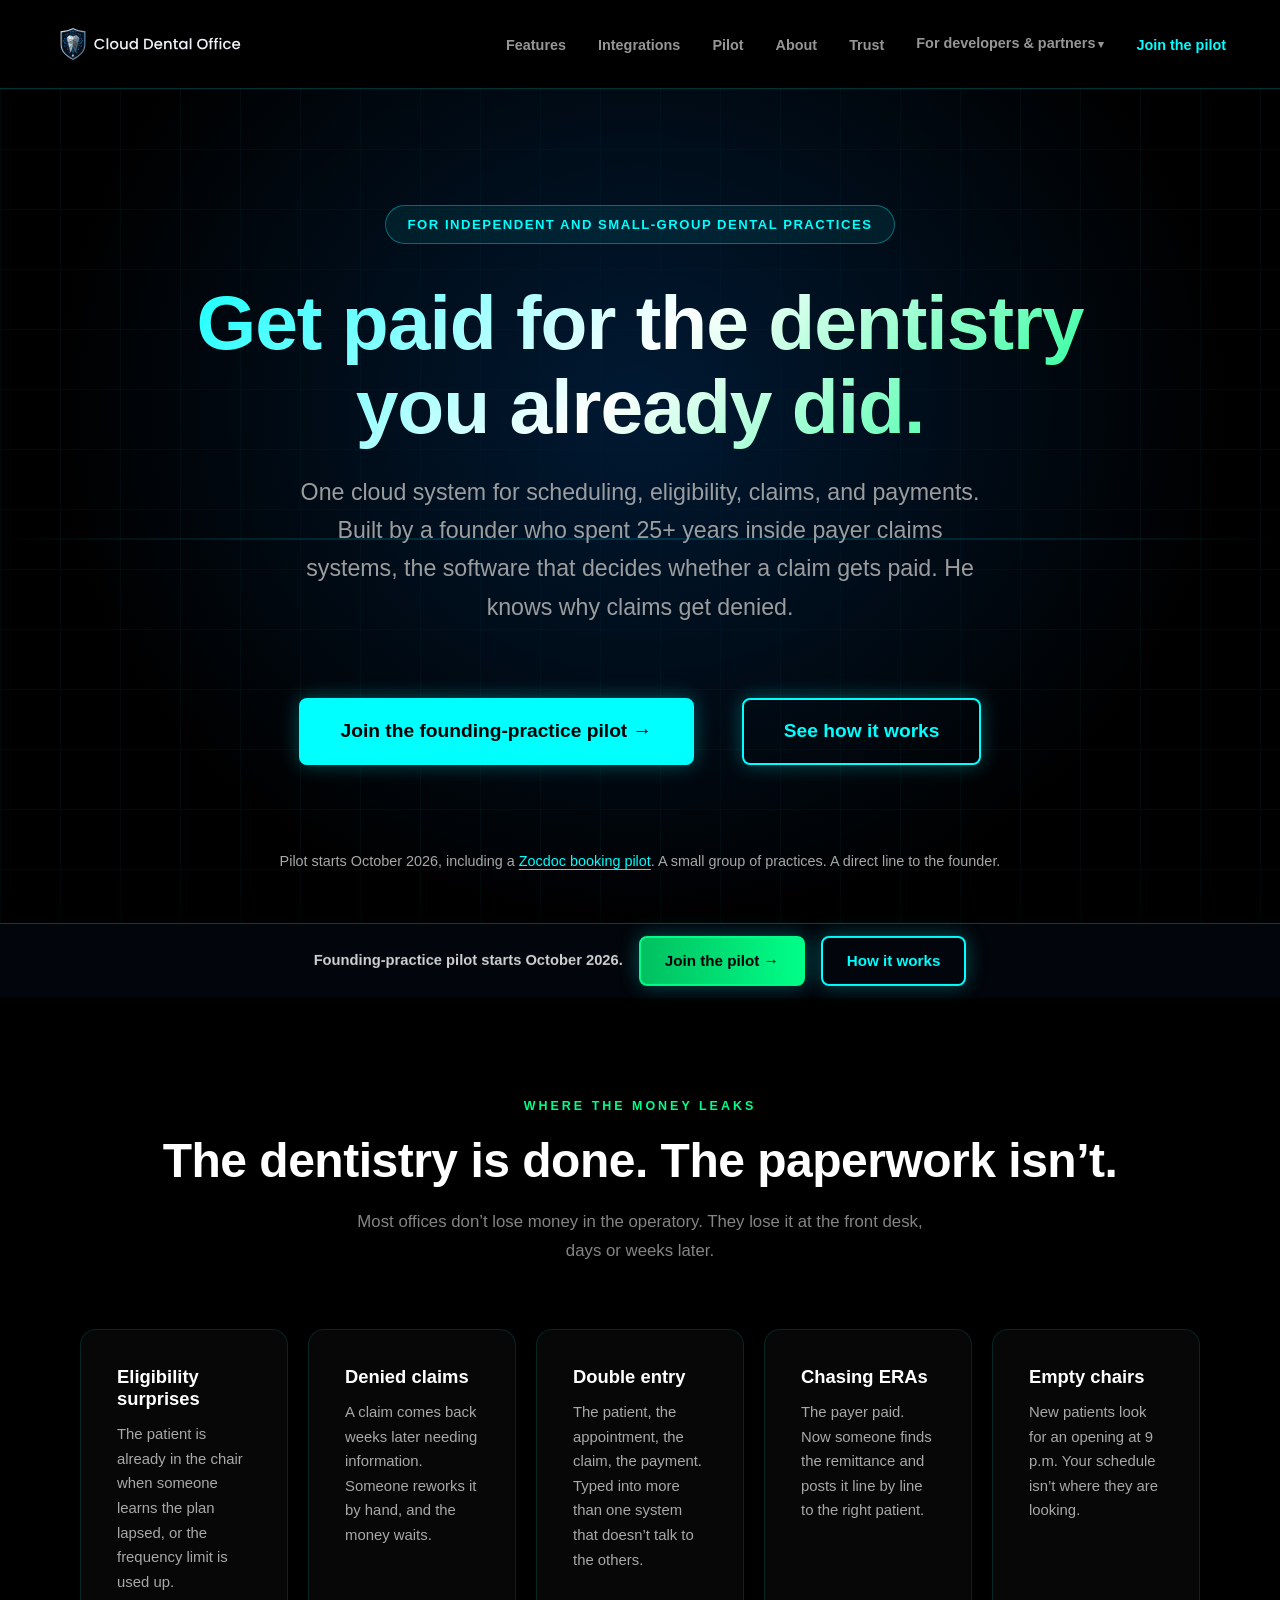
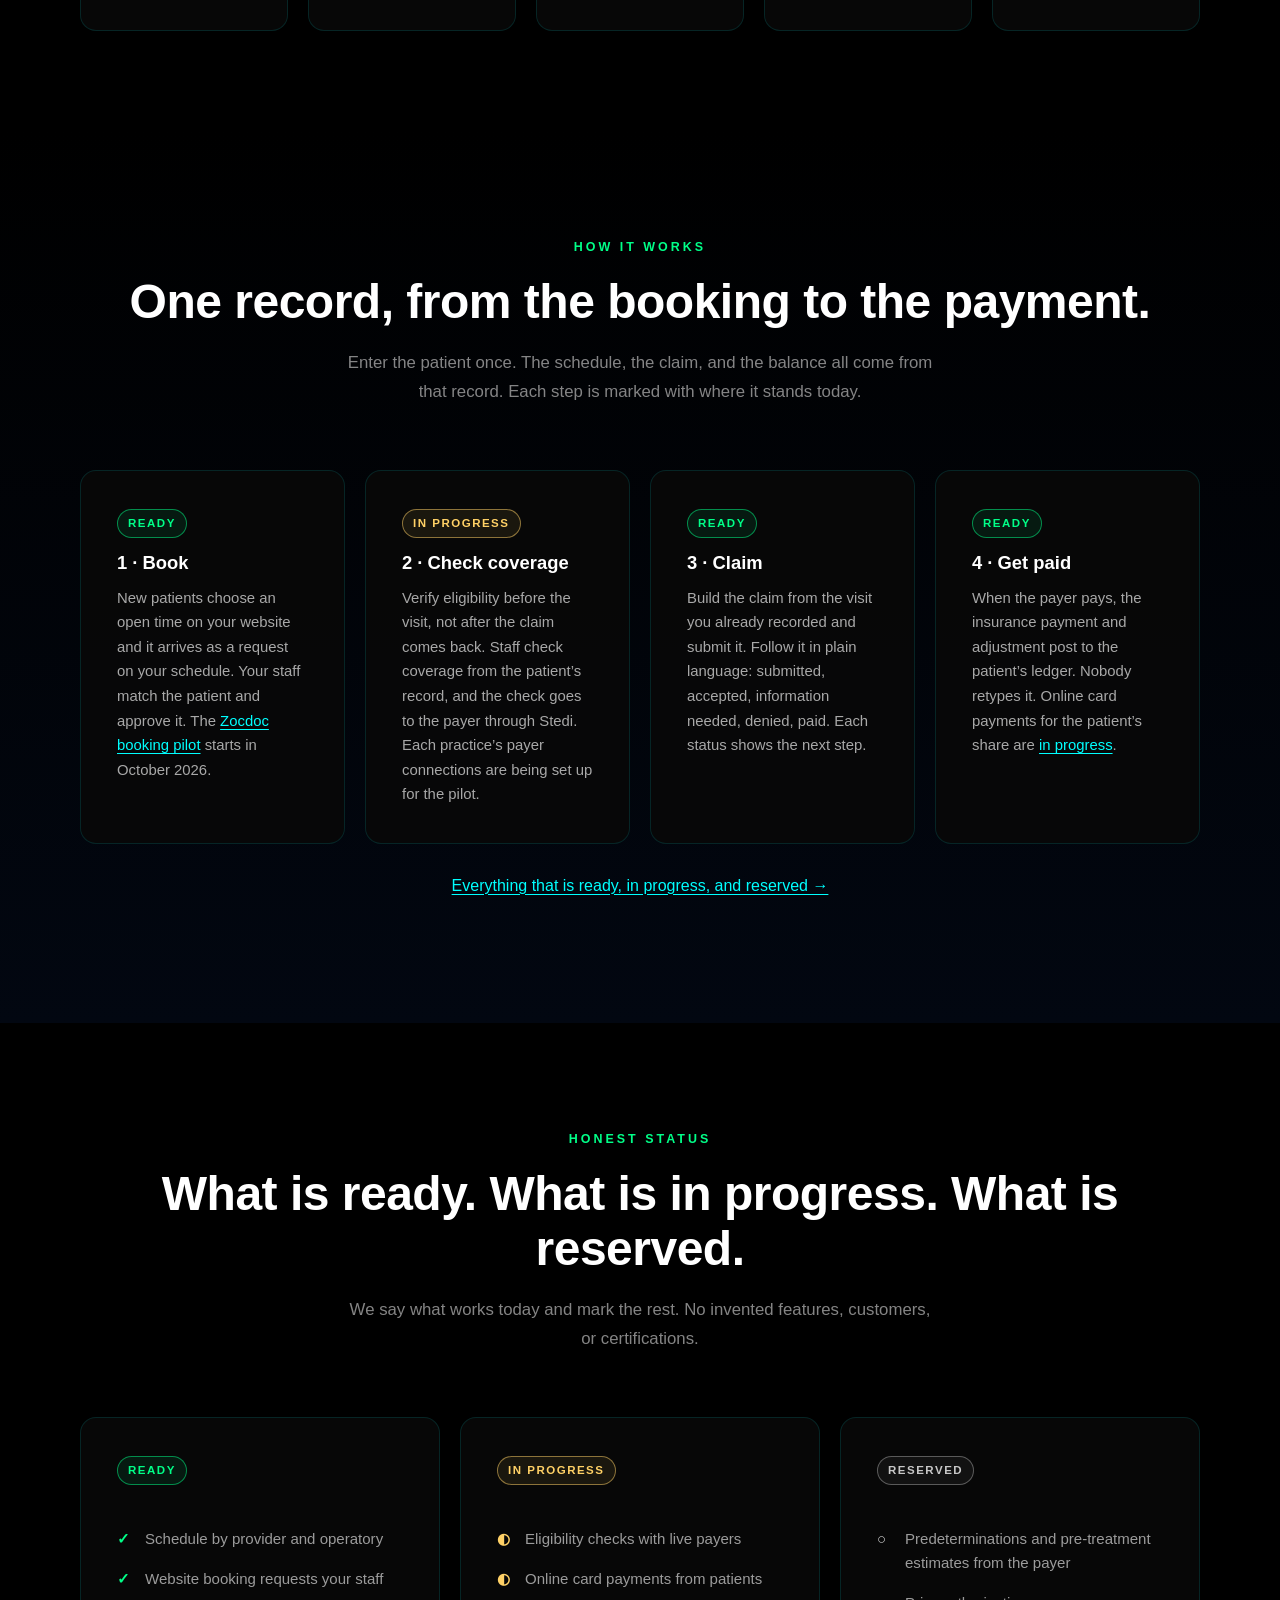
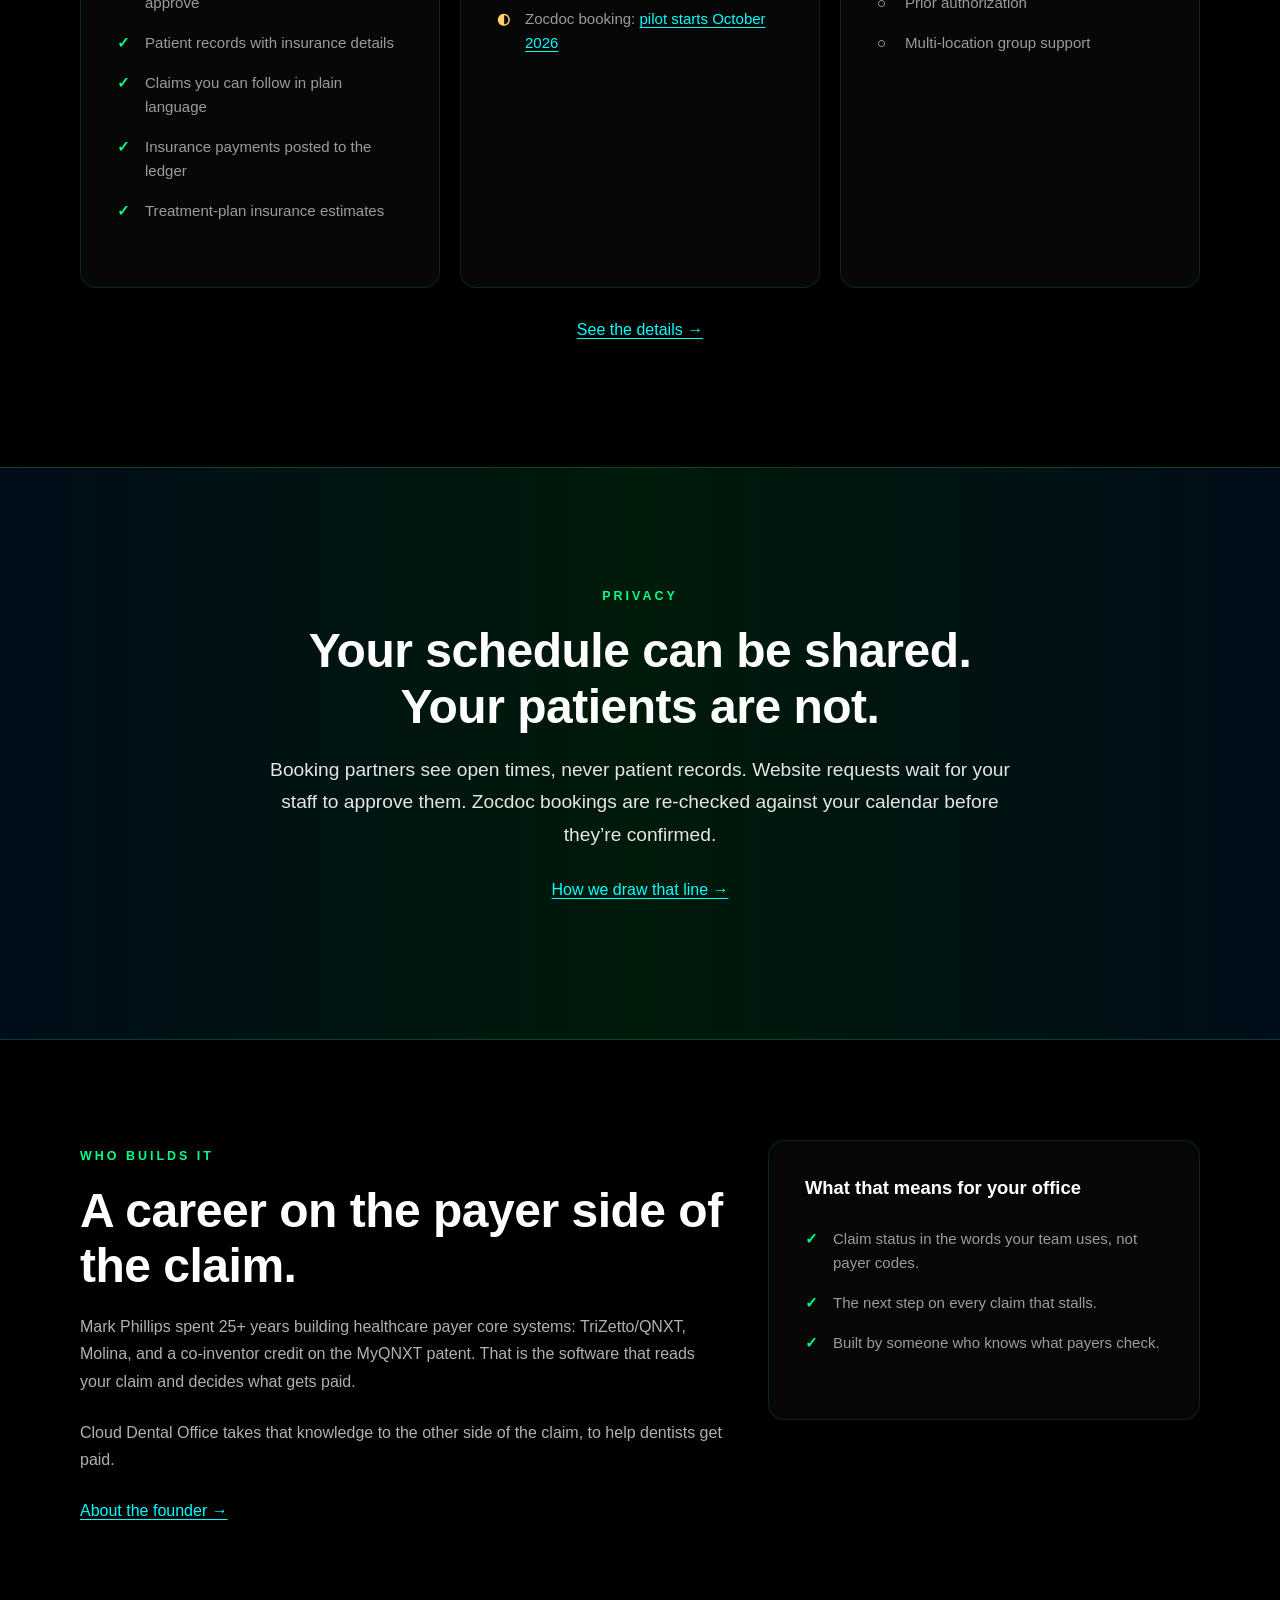
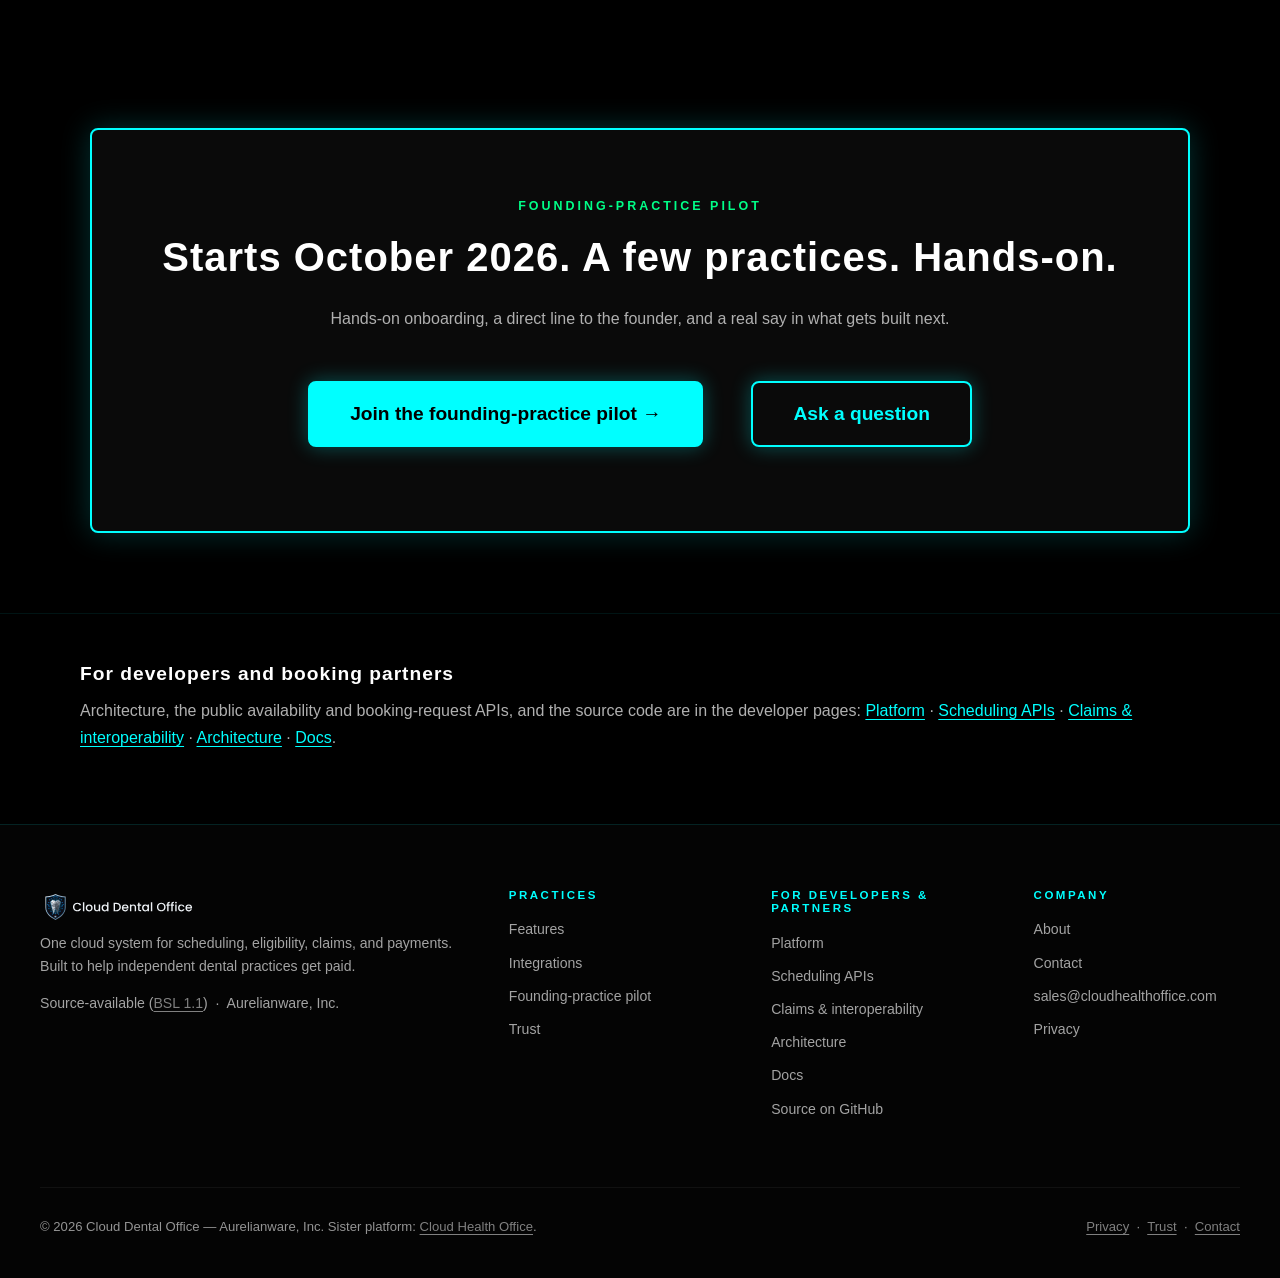
==== commit 2c238617: "Promote the October Zocdoc pilot and recruit practices into it Zocdoc has agreed to a pilot starting" ====
--- a/index.html
+++ b/index.html
@@ -66,7 +66,7 @@
   }
   </script>
   <link rel="stylesheet" href="/css/sentinel.css?v=ce16647e" />
-  <link rel="stylesheet" href="/css/conversion.css?v=274d624d" />
+  <link rel="stylesheet" href="/css/conversion.css?v=67891411" />
   <script src="/js/mobile-nav.js?v=488e7d25" defer></script>
 </head>
 <body>
@@ -121,7 +121,7 @@
           <a href="/pilot" class="button">Join the founding-practice pilot &rarr;</a>
           <a href="#how-it-works" class="button button-secondary">See how it works</a>
         </div>
-        <p class="hero-note">Pilot starts October 2026. A small group of practices. A direct line to the founder.</p>
+        <p class="hero-note">Pilot starts October 2026, including a <a href="/pilot#zocdoc">Zocdoc booking pilot</a>. A small group of practices. A direct line to the founder.</p>
       </div>
     </section>
 
@@ -153,7 +153,7 @@
           <li class="feature-card">
             <span class="status status--ready">Ready</span>
             <h3>1 &middot; Book</h3>
-            <p>New patients choose an open time on your website and it arrives as a request on your schedule. Your staff match the patient and approve it. Zocdoc booking is <a href="/integrations">in progress</a>.</p>
+            <p>New patients choose an open time on your website and it arrives as a request on your schedule. Your staff match the patient and approve it. The <a href="/pilot#zocdoc">Zocdoc booking pilot</a> starts in October 2026.</p>
           </li>
           <li class="feature-card">
             <span class="status status--progress">In progress</span>
@@ -199,7 +199,7 @@
             <ul class="benefit-list benefit-list--progress">
               <li>Eligibility checks with live payers</li>
               <li>Online card payments from patients</li>
-              <li>Zocdoc booking</li>
+              <li>Zocdoc booking: <a href="/pilot#zocdoc">pilot starts October 2026</a></li>
             </ul>
           </div>
           <div class="feature-card">
@@ -311,6 +311,6 @@
       </div>
     </div>
   </footer>
-  <script src="/js/site.js?v=d17da8e6" defer></script>
+  <script src="/js/site.js?v=5c8c8058" defer></script>
 </body>
 </html>
--- a/css/conversion.css
+++ b/css/conversion.css
@@ -337,6 +337,7 @@
 }
 .status--ready { color: var(--neon-green); border-color: rgba(0, 255, 136, 0.5); background: rgba(0, 255, 136, 0.08); }
 .status--progress { color: #ffd166; border-color: rgba(255, 209, 102, 0.5); background: rgba(255, 209, 102, 0.08); }
+.status--pilot { color: var(--neon-cyan); border-color: rgba(0, 255, 255, 0.5); background: rgba(0, 255, 255, 0.08); }
 .status--reserved { color: #c8c8c8; border-color: rgba(200, 200, 200, 0.4); background: rgba(200, 200, 200, 0.06); }
 .benefit-list--progress li::before { content: '\25D0'; color: #ffd166; }
 .benefit-list--reserved li::before { content: '\25CB'; color: #c8c8c8; }
@@ -427,3 +428,22 @@
 }
 
 .cta-section .hero-cta { margin-bottom: 0; }
+
+/* Opt-in checkbox on the contact form (inputs are width: 100% by default). */
+.cho-leadform label.cho-leadform__check {
+  display: flex;
+  align-items: center;
+  gap: 10px;
+  color: #e6e6e6;
+  font-size: 0.93rem;
+  font-weight: 600;
+  margin: 4px 0 0 0;
+  cursor: pointer;
+}
+.cho-leadform .cho-leadform__check input {
+  width: 18px;
+  height: 18px;
+  margin: 0;
+  flex: none;
+  accent-color: var(--neon-cyan);
+}
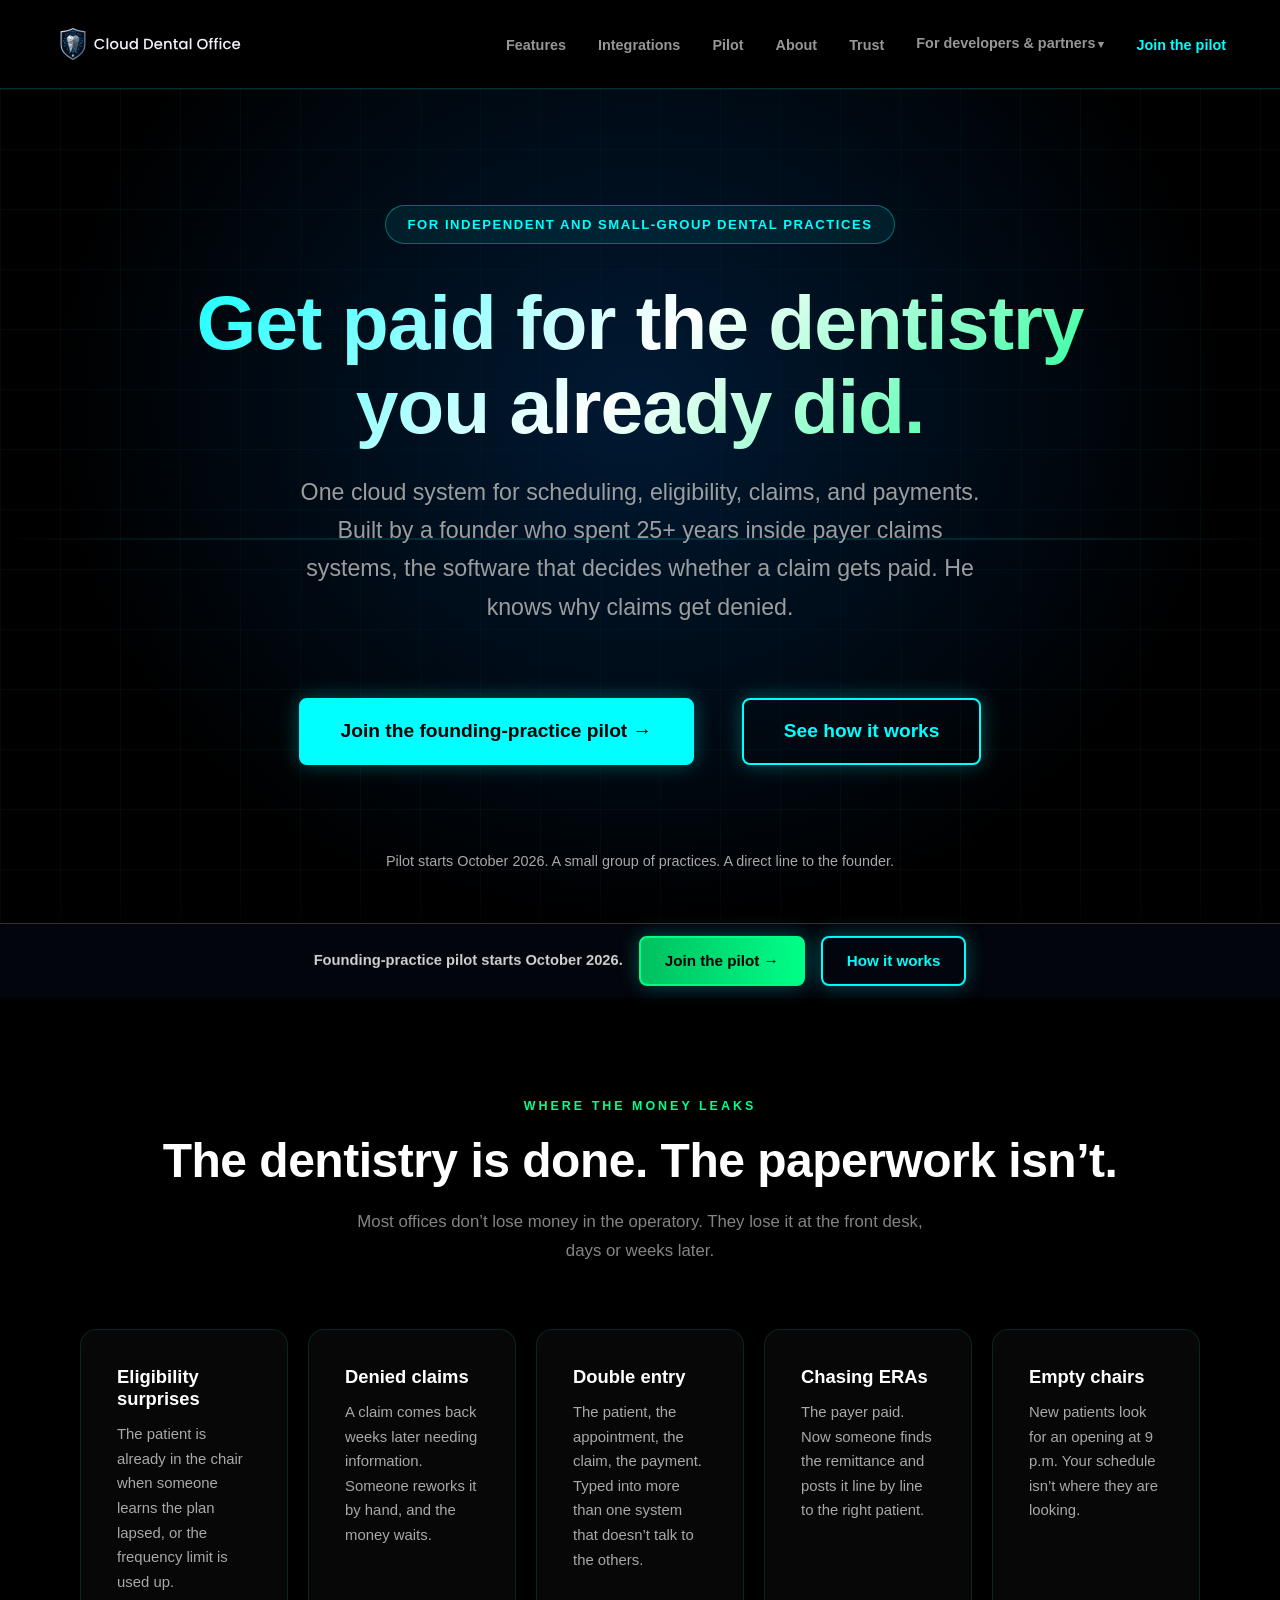
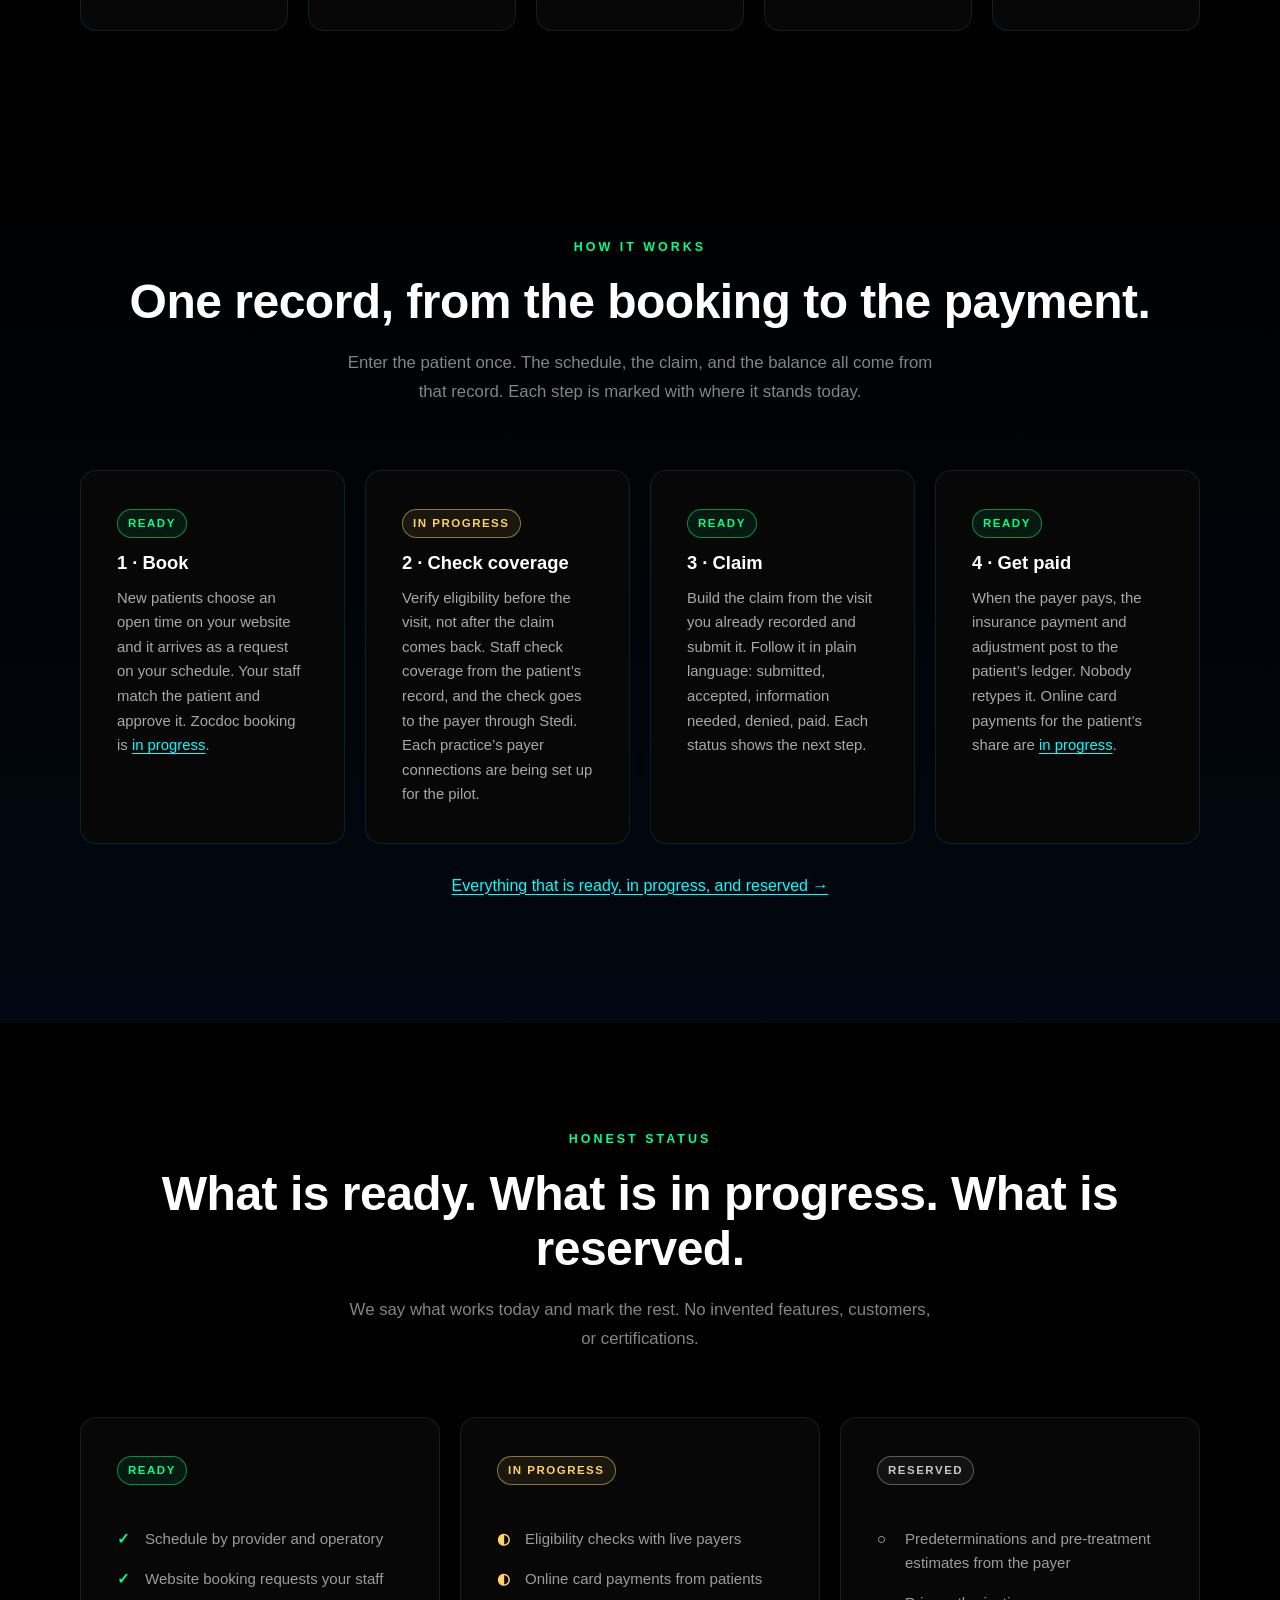
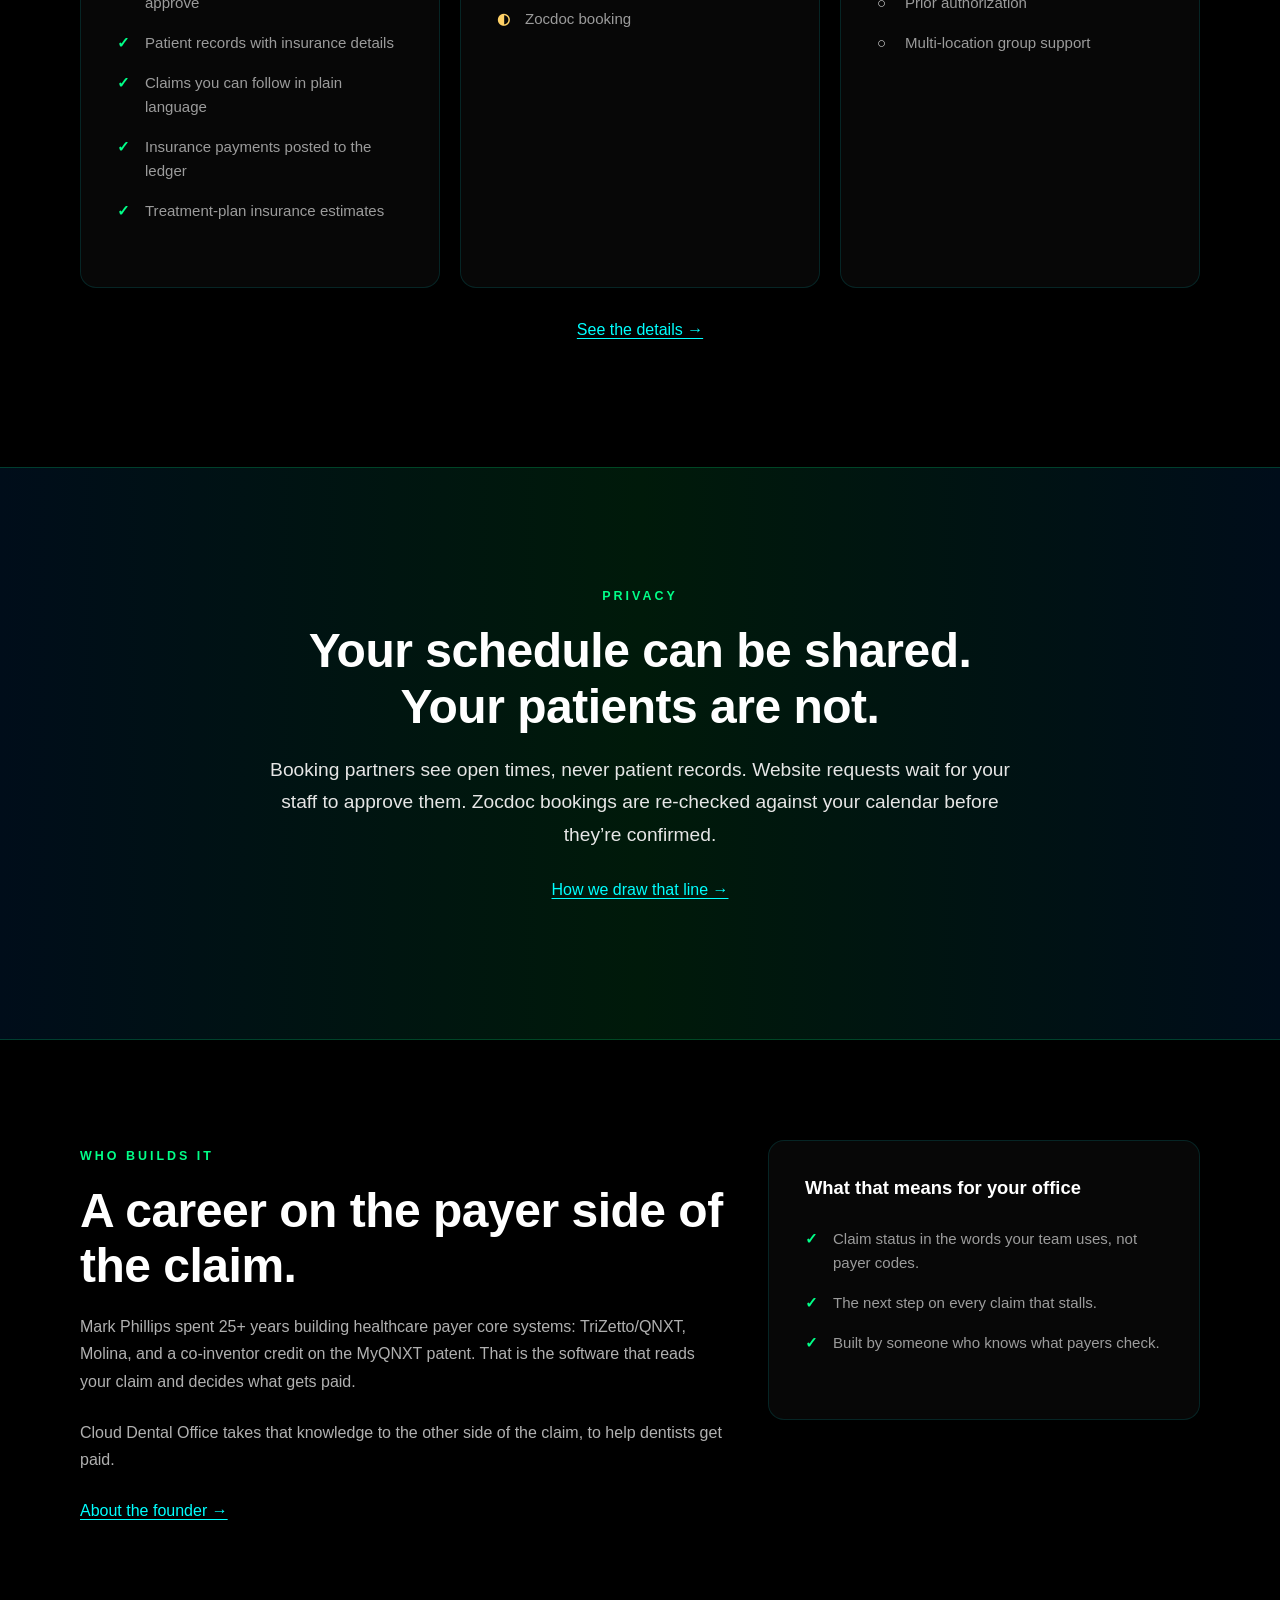
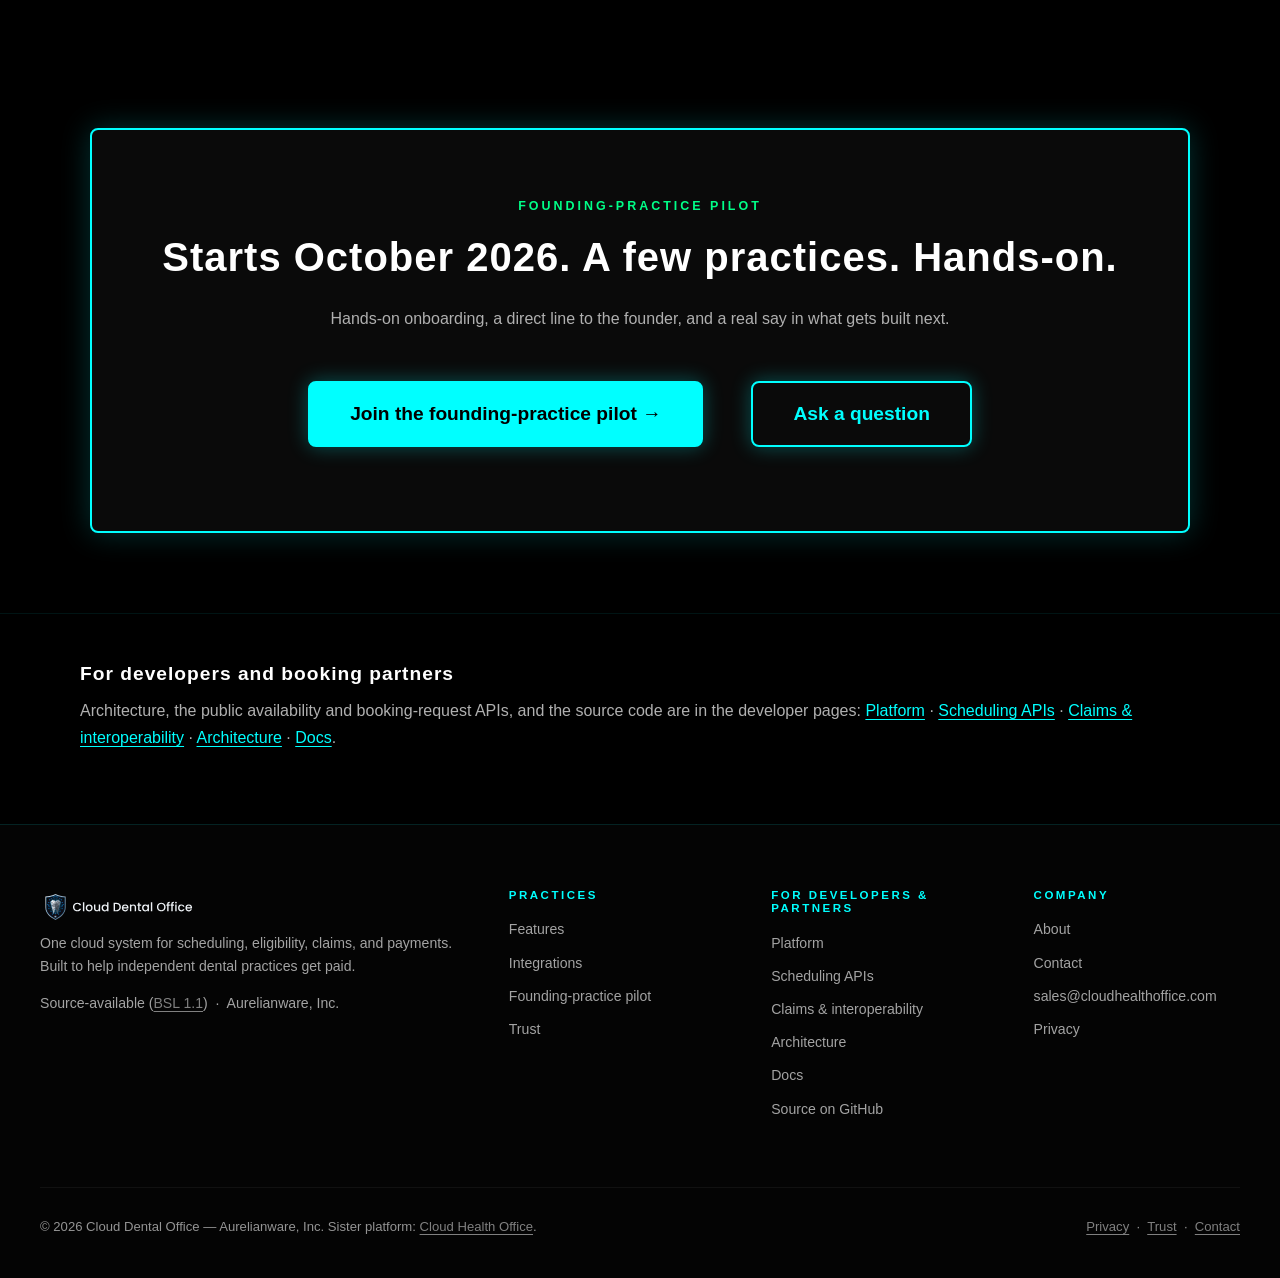
==== commit c3be31be: "Search: brand-name structured data, keyword titles, sitemap lastmod - Add a WebSite node (name "Clou" ====
--- a/index.html
+++ b/index.html
@@ -3,7 +3,7 @@
 <head>
   <meta charset="UTF-8" />
   <meta name="viewport" content="width=device-width, initial-scale=1.0" />
-  <title>Cloud Dental Office — Scheduling, claims, and payments for dental practices</title>
+  <title>Cloud Dental Office — Cloud dental practice management software</title>
   <meta name="description" content="One cloud system for scheduling, eligibility, claims, and payments that helps independent dental practices get paid faster. Founding-practice pilot starts October 2026." />
   <link rel="canonical" href="https://clouddental.io/" />
   <link rel="icon" href="/favicon.ico" sizes="48x48" />
@@ -15,14 +15,14 @@
   <meta property="og:type" content="website" />
   <meta property="og:site_name" content="Cloud Dental Office" />
   <meta property="og:url" content="https://clouddental.io/" />
-  <meta property="og:title" content="Cloud Dental Office — Scheduling, claims, and payments for dental practices" />
+  <meta property="og:title" content="Cloud Dental Office — Cloud dental practice management software" />
   <meta property="og:description" content="One cloud system for scheduling, eligibility, claims, and payments that helps independent dental practices get paid faster. Founding-practice pilot starts October 2026." />
   <meta property="og:image" content="https://clouddental.io/graphics/og-image.png" />
   <meta property="og:image:width" content="1200" />
   <meta property="og:image:height" content="630" />
   <meta property="og:image:alt" content="Cloud Dental Office" />
   <meta name="twitter:card" content="summary_large_image" />
-  <meta name="twitter:title" content="Cloud Dental Office — Scheduling, claims, and payments for dental practices" />
+  <meta name="twitter:title" content="Cloud Dental Office — Cloud dental practice management software" />
   <meta name="twitter:description" content="One cloud system for scheduling, eligibility, claims, and payments that helps independent dental practices get paid faster. Founding-practice pilot starts October 2026." />
   <meta name="twitter:image" content="https://clouddental.io/graphics/og-image.png" />
   <script type="application/ld+json">
@@ -38,11 +38,35 @@
         "email": "sales@cloudhealthoffice.com",
         "founder": {
           "@type": "Person",
-          "name": "Mark Phillips"
+          "@id": "https://clouddental.io/about#mark-phillips",
+          "name": "Mark Phillips",
+          "jobTitle": "Founder",
+          "url": "https://clouddental.io/about",
+          "sameAs": [
+            "https://www.linkedin.com/in/mark-phillips-b607149"
+          ]
+        },
+        "address": {
+          "@type": "PostalAddress",
+          "streetAddress": "1111B S Governors Ave, STE 42257",
+          "addressLocality": "Dover",
+          "addressRegion": "DE",
+          "addressCountry": "US"
         },
         "sameAs": [
-          "https://github.com/aurelianware"
+          "https://github.com/aurelianware",
+          "https://cloudhealthoffice.com/"
         ]
+      },
+      {
+        "@type": "WebSite",
+        "@id": "https://clouddental.io/#website",
+        "name": "Cloud Dental Office",
+        "alternateName": ["Cloud Dental", "clouddental", "clouddental.io"],
+        "url": "https://clouddental.io/",
+        "publisher": {
+          "@id": "https://clouddental.io/#organization"
+        }
       },
       {
         "@type": "SoftwareApplication",
@@ -66,7 +90,7 @@
   }
   </script>
   <link rel="stylesheet" href="/css/sentinel.css?v=ce16647e" />
-  <link rel="stylesheet" href="/css/conversion.css?v=67891411" />
+  <link rel="stylesheet" href="/css/conversion.css?v=274d624d" />
   <script src="/js/mobile-nav.js?v=488e7d25" defer></script>
 </head>
 <body>
@@ -121,7 +145,7 @@
           <a href="/pilot" class="button">Join the founding-practice pilot &rarr;</a>
           <a href="#how-it-works" class="button button-secondary">See how it works</a>
         </div>
-        <p class="hero-note">Pilot starts October 2026, including a <a href="/pilot#zocdoc">Zocdoc booking pilot</a>. A small group of practices. A direct line to the founder.</p>
+        <p class="hero-note">Pilot starts October 2026. A small group of practices. A direct line to the founder.</p>
       </div>
     </section>
 
@@ -153,7 +177,7 @@
           <li class="feature-card">
             <span class="status status--ready">Ready</span>
             <h3>1 &middot; Book</h3>
-            <p>New patients choose an open time on your website and it arrives as a request on your schedule. Your staff match the patient and approve it. The <a href="/pilot#zocdoc">Zocdoc booking pilot</a> starts in October 2026.</p>
+            <p>New patients choose an open time on your website and it arrives as a request on your schedule. Your staff match the patient and approve it. Zocdoc booking is <a href="/integrations">in progress</a>.</p>
           </li>
           <li class="feature-card">
             <span class="status status--progress">In progress</span>
@@ -199,7 +223,7 @@
             <ul class="benefit-list benefit-list--progress">
               <li>Eligibility checks with live payers</li>
               <li>Online card payments from patients</li>
-              <li>Zocdoc booking: <a href="/pilot#zocdoc">pilot starts October 2026</a></li>
+              <li>Zocdoc booking</li>
             </ul>
           </div>
           <div class="feature-card">
@@ -311,6 +335,6 @@
       </div>
     </div>
   </footer>
-  <script src="/js/site.js?v=5c8c8058" defer></script>
+  <script src="/js/site.js?v=d17da8e6" defer></script>
 </body>
 </html>
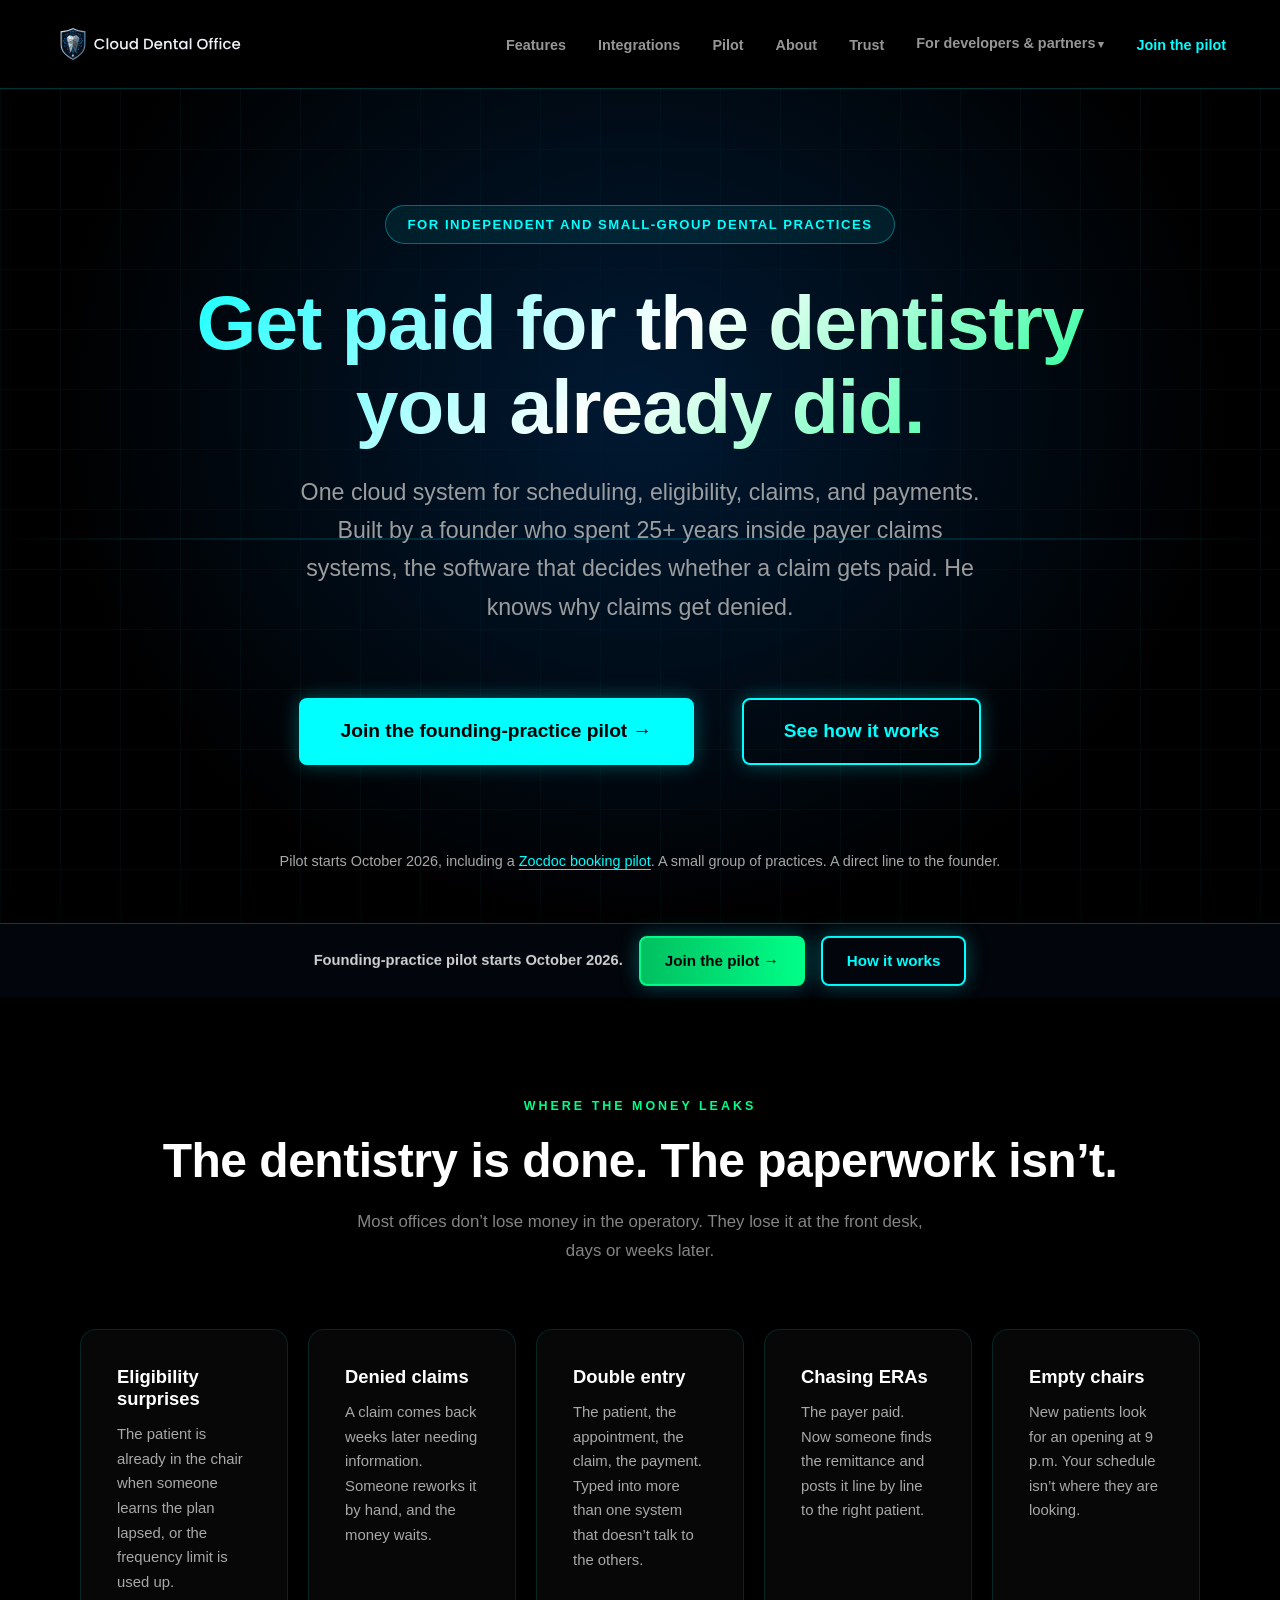
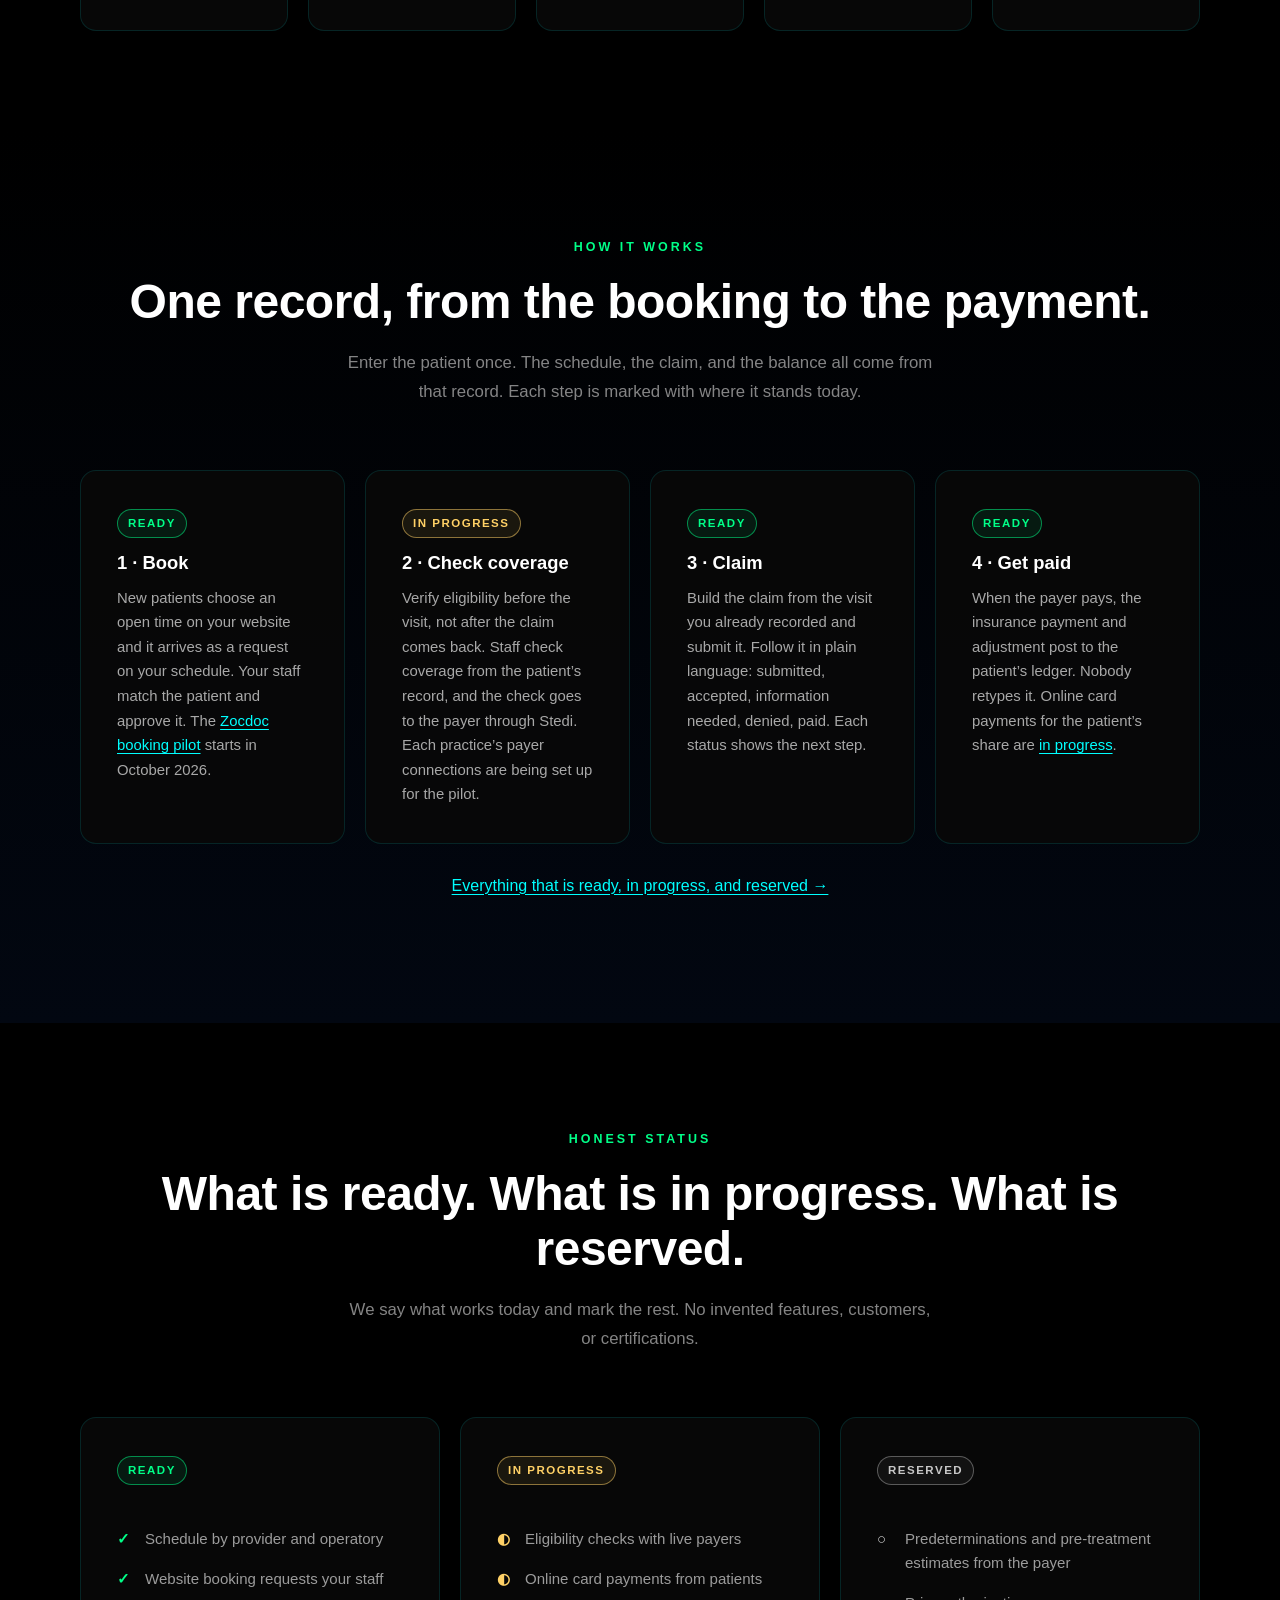
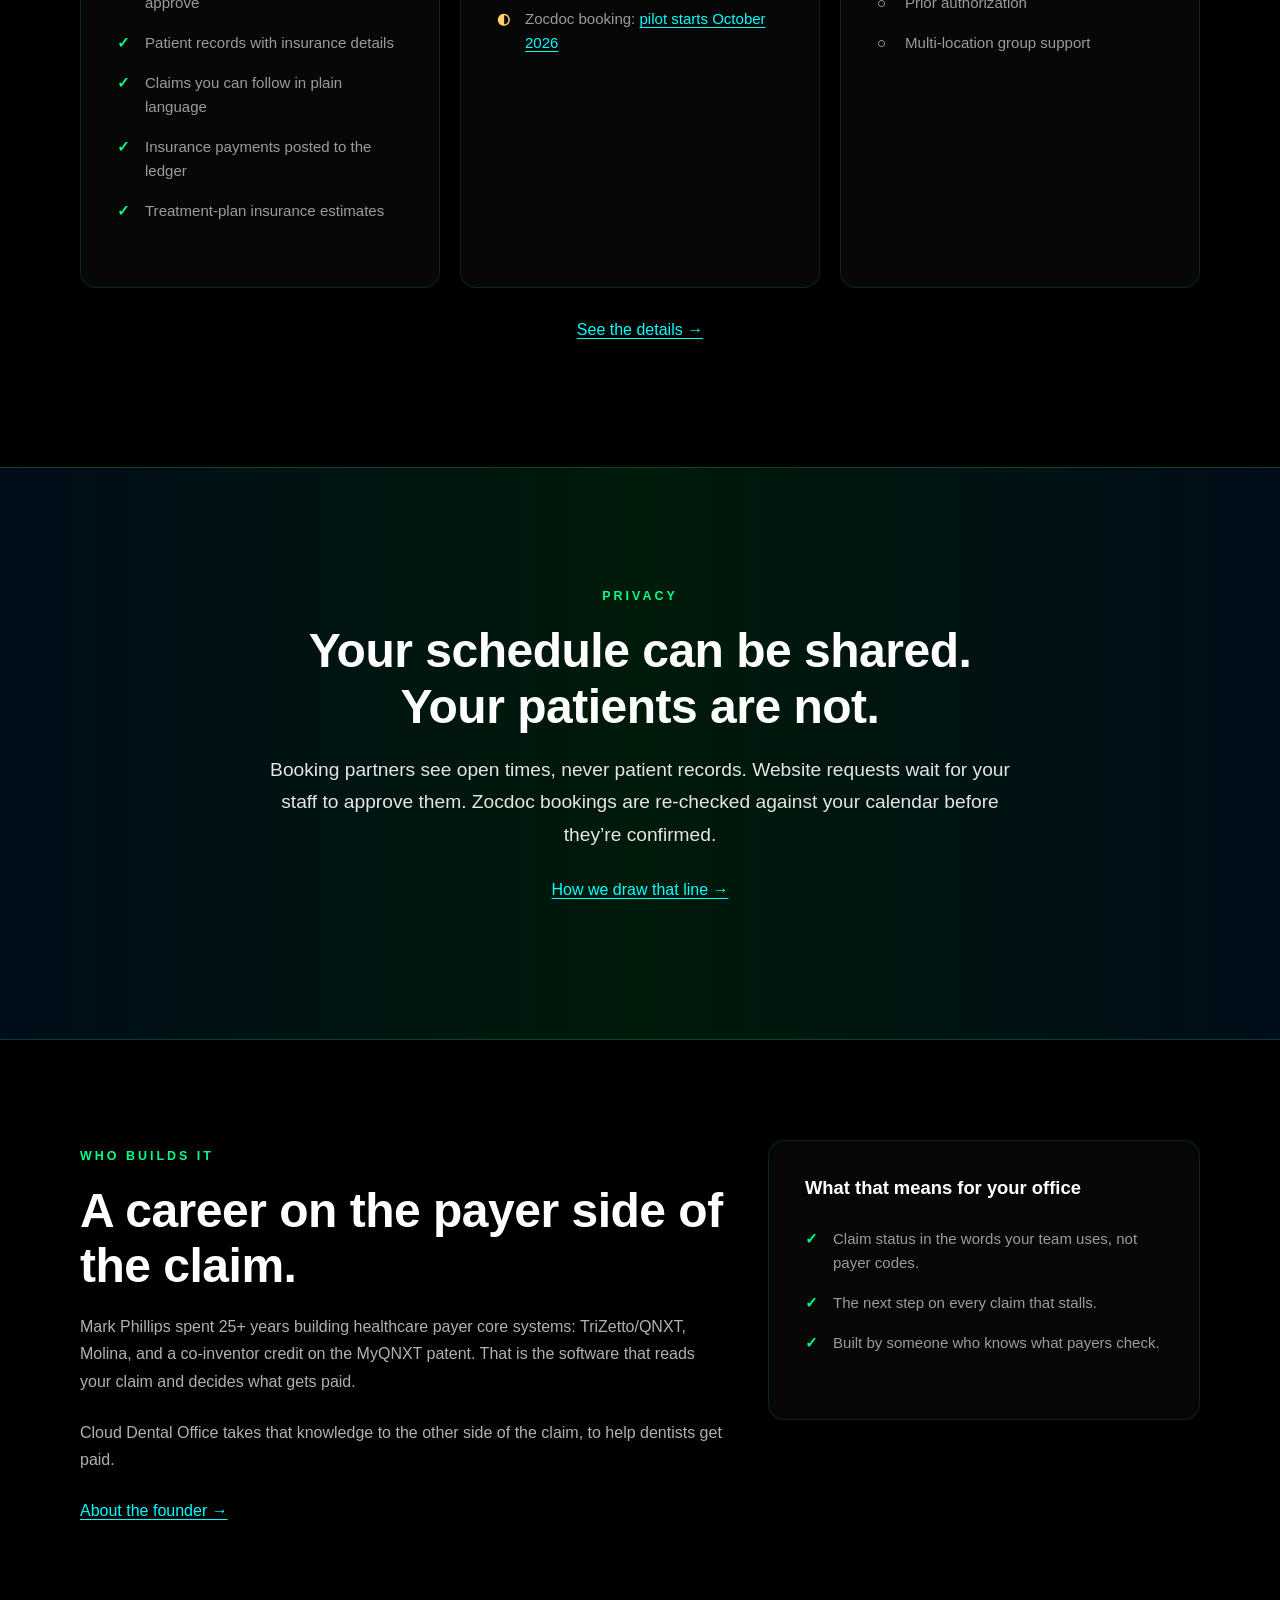
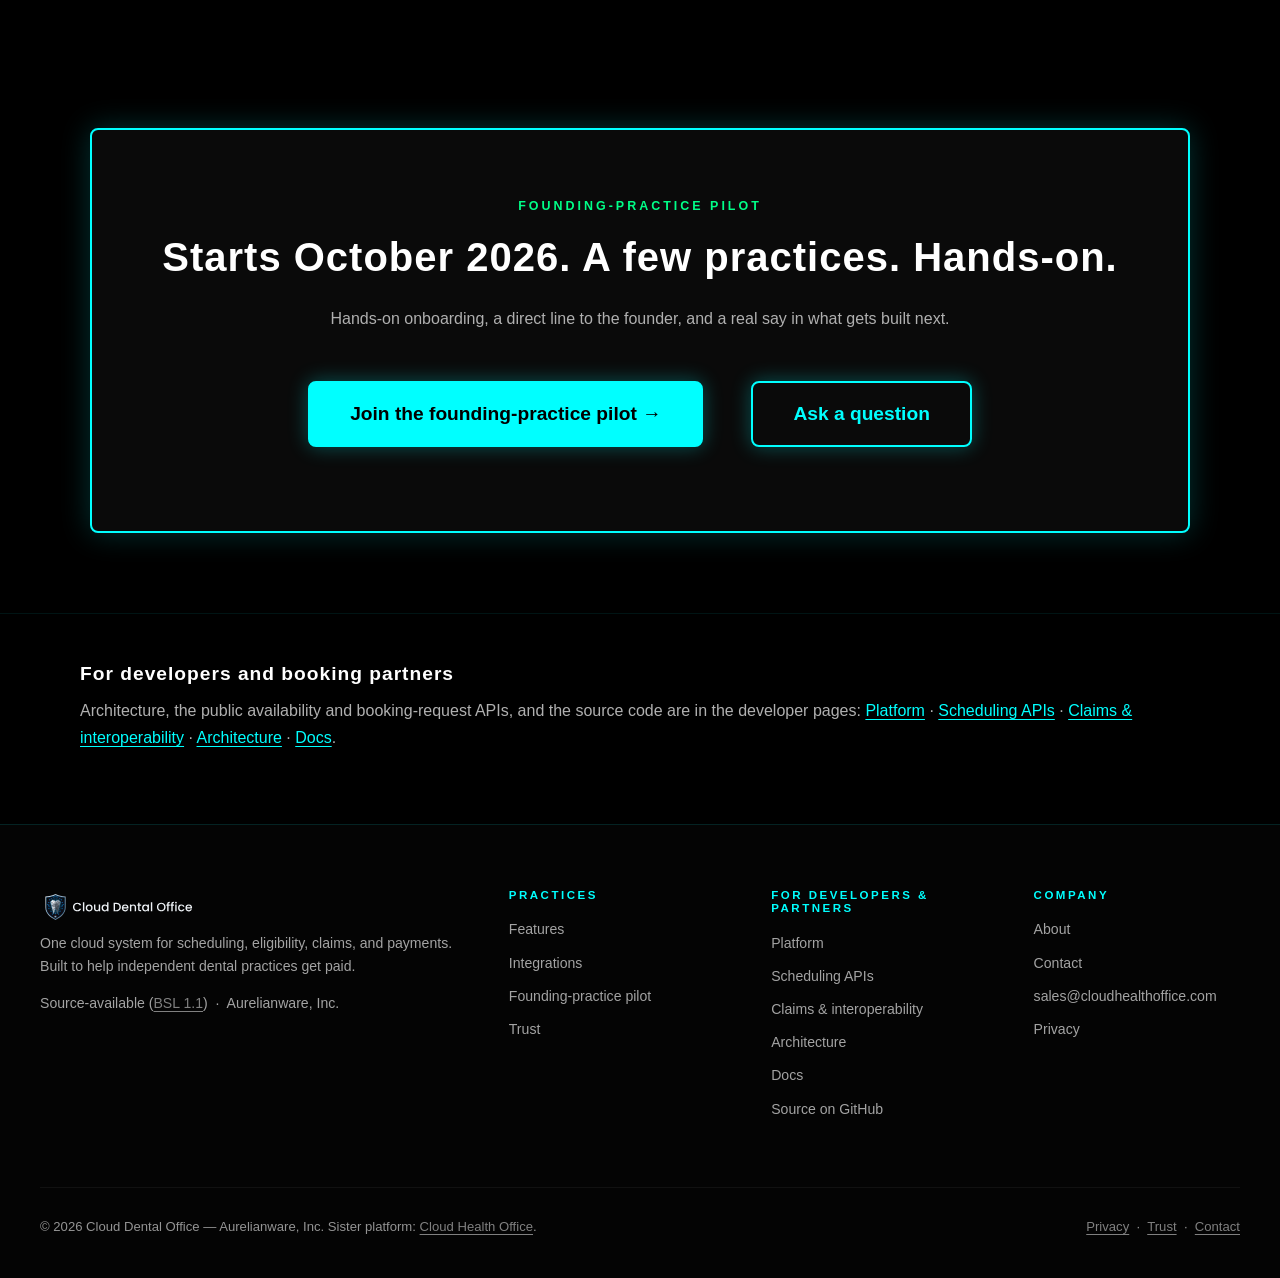
==== commit 45f76af5: "Merge main into the Zocdoc pilot branch Keeps main's keyword titles and the branch's pilot-date desc" ====
--- a/index.html
+++ b/index.html
@@ -90,7 +90,7 @@
   }
   </script>
   <link rel="stylesheet" href="/css/sentinel.css?v=ce16647e" />
-  <link rel="stylesheet" href="/css/conversion.css?v=274d624d" />
+  <link rel="stylesheet" href="/css/conversion.css?v=67891411" />
   <script src="/js/mobile-nav.js?v=488e7d25" defer></script>
 </head>
 <body>
@@ -145,7 +145,7 @@
           <a href="/pilot" class="button">Join the founding-practice pilot &rarr;</a>
           <a href="#how-it-works" class="button button-secondary">See how it works</a>
         </div>
-        <p class="hero-note">Pilot starts October 2026. A small group of practices. A direct line to the founder.</p>
+        <p class="hero-note">Pilot starts October 2026, including a <a href="/pilot#zocdoc">Zocdoc booking pilot</a>. A small group of practices. A direct line to the founder.</p>
       </div>
     </section>
 
@@ -177,7 +177,7 @@
           <li class="feature-card">
             <span class="status status--ready">Ready</span>
             <h3>1 &middot; Book</h3>
-            <p>New patients choose an open time on your website and it arrives as a request on your schedule. Your staff match the patient and approve it. Zocdoc booking is <a href="/integrations">in progress</a>.</p>
+            <p>New patients choose an open time on your website and it arrives as a request on your schedule. Your staff match the patient and approve it. The <a href="/pilot#zocdoc">Zocdoc booking pilot</a> starts in October 2026.</p>
           </li>
           <li class="feature-card">
             <span class="status status--progress">In progress</span>
@@ -223,7 +223,7 @@
             <ul class="benefit-list benefit-list--progress">
               <li>Eligibility checks with live payers</li>
               <li>Online card payments from patients</li>
-              <li>Zocdoc booking</li>
+              <li>Zocdoc booking: <a href="/pilot#zocdoc">pilot starts October 2026</a></li>
             </ul>
           </div>
           <div class="feature-card">
@@ -335,6 +335,6 @@
       </div>
     </div>
   </footer>
-  <script src="/js/site.js?v=d17da8e6" defer></script>
+  <script src="/js/site.js?v=5c8c8058" defer></script>
 </body>
 </html>
